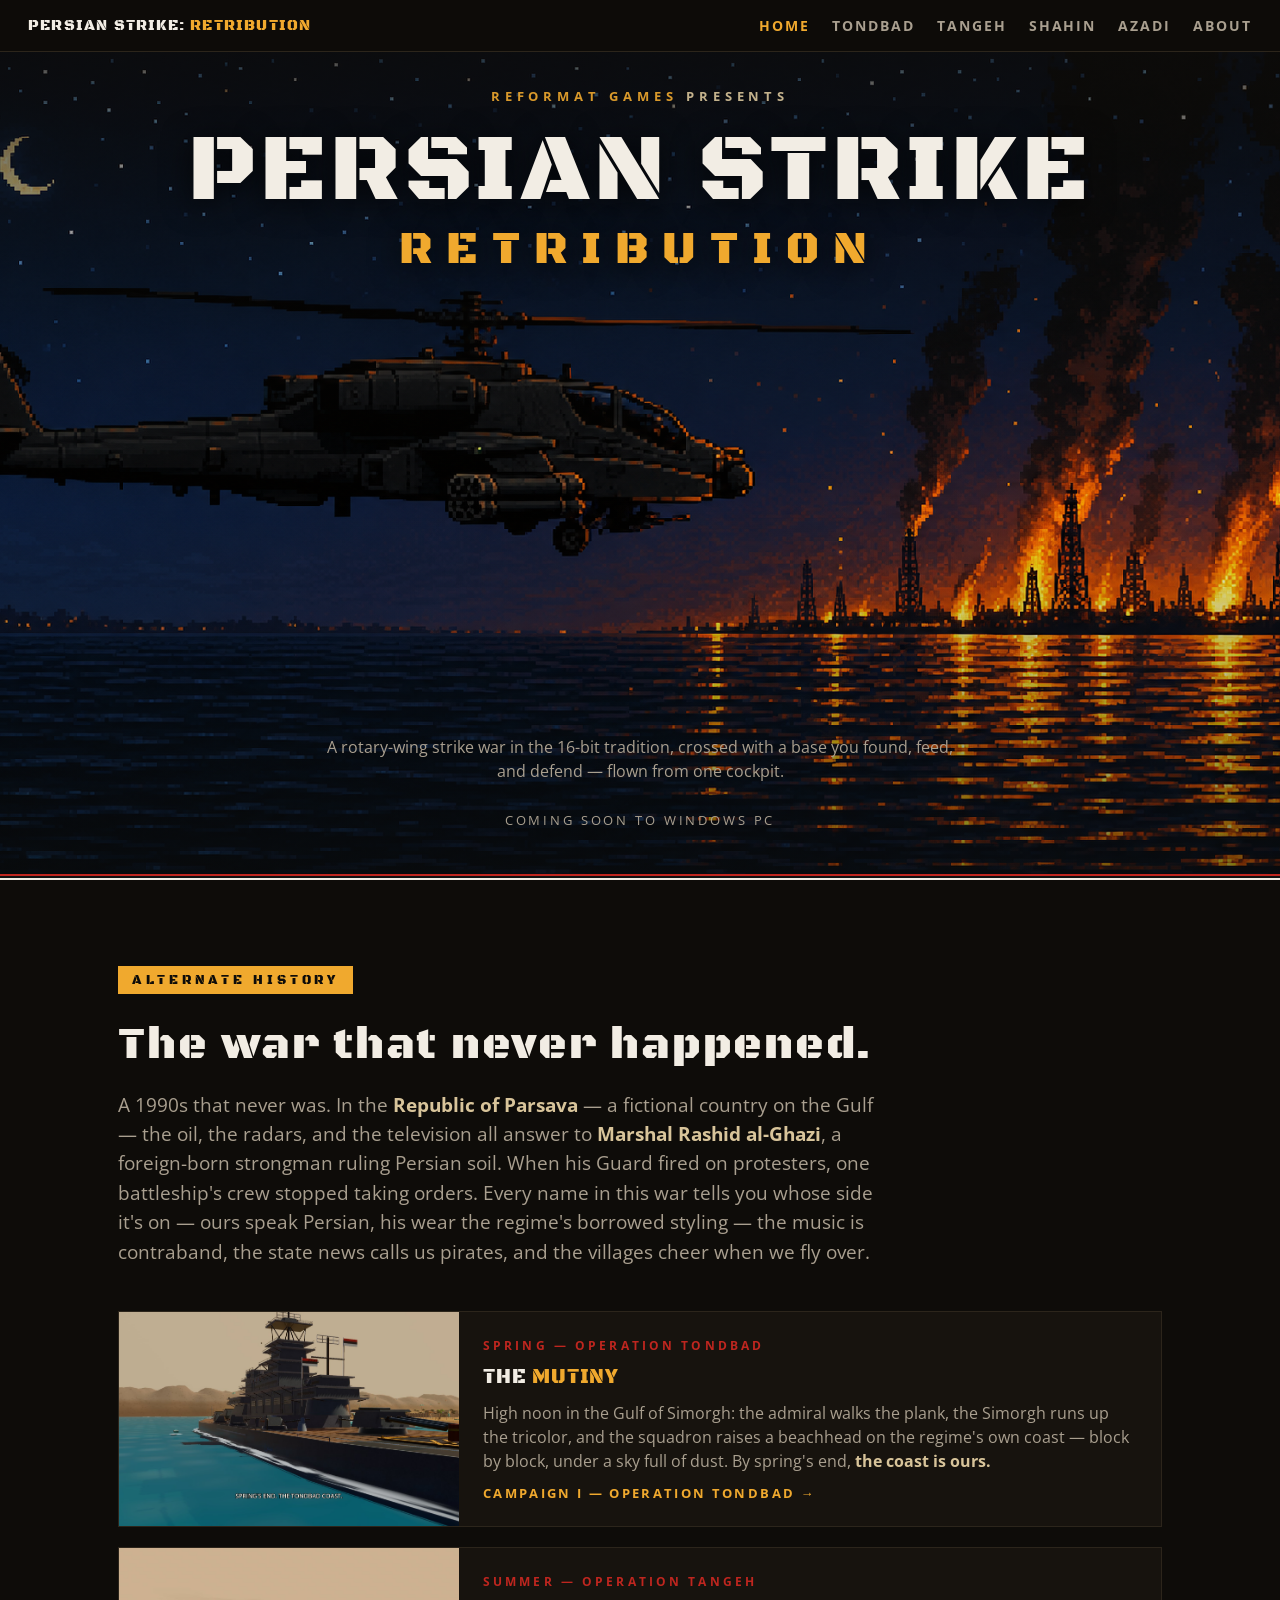
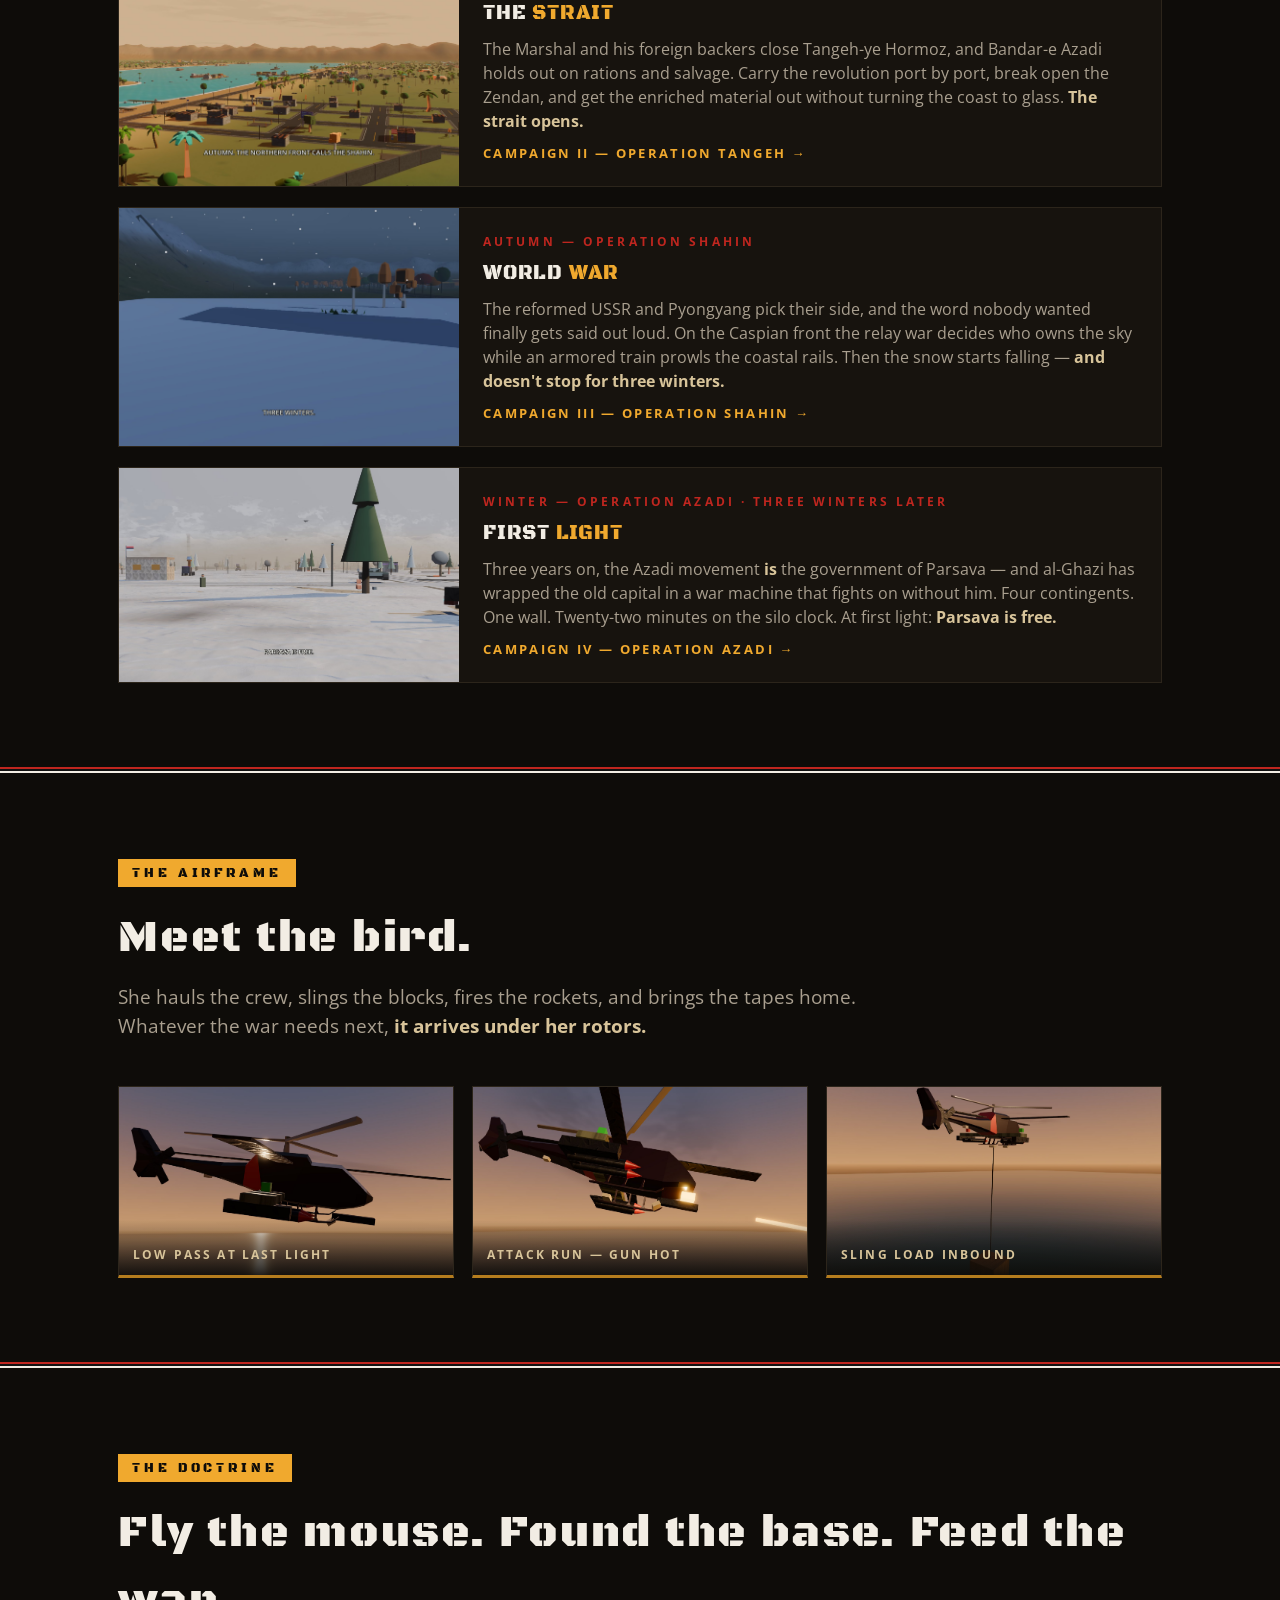
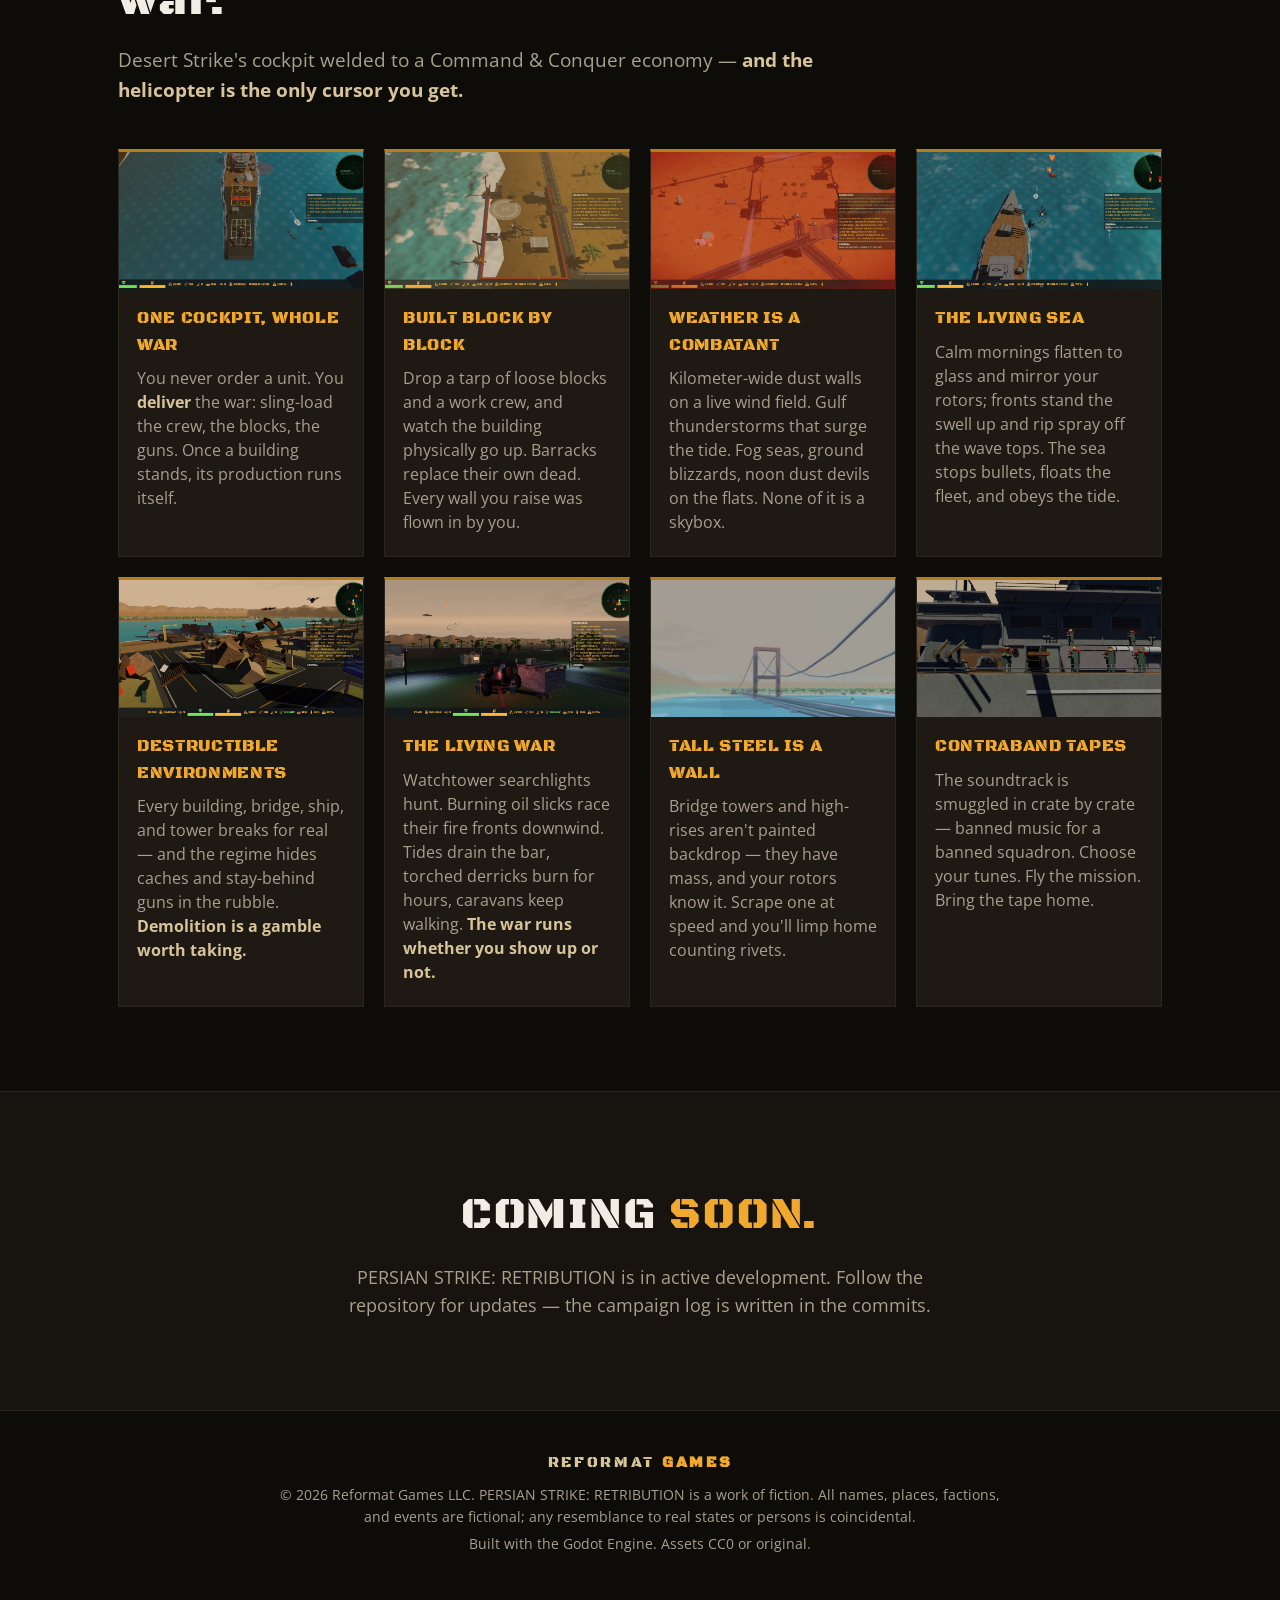
==== index.html @ df510f8e "C1: rebuild the Tondbad page on the current campaign The page dated from 22 July, before the Pars co" ====
<!DOCTYPE html>
<html lang="en">
<head>
<meta charset="utf-8">
<meta name="viewport" content="width=device-width, initial-scale=1">
<title>PERSIAN STRIKE: RETRIBUTION — a Reformat Games war</title>
<meta name="description" content="An alternate-history 1990s gulf war that never happened: a Desert Strike–style rotary-wing war crossed with base-building — four seasonal campaigns, living weather, and a sea that fights back. From Reformat Games, coming to Windows PC.">
<link rel="canonical" href="https://persianstrike.com/">
<meta name="robots" content="index, follow, max-image-preview:large">
<meta name="theme-color" content="#0e0c09">
<meta property="og:type" content="website">
<meta property="og:site_name" content="PERSIAN STRIKE: RETRIBUTION">
<meta property="og:locale" content="en_US">
<meta property="og:title" content="PERSIAN STRIKE: RETRIBUTION — a Reformat Games war">
<meta property="og:description" content="Four campaigns. One war. An alternate-history strike war crossed with base-building, coming to Windows PC.">
<meta property="og:image" content="https://persianstrike.com/media/menu_backplate.png">
<meta property="og:image:alt" content="Pixel-art key art: a gunship silhouetted over dark water, oil derricks burning on the horizon under a crescent moon.">
<meta property="og:url" content="https://persianstrike.com/">
<meta name="twitter:card" content="summary_large_image">
<meta name="twitter:title" content="PERSIAN STRIKE: RETRIBUTION">
<meta name="twitter:description" content="Four campaigns. One war. An alternate-history strike war crossed with base-building, coming to Windows PC.">
<meta name="twitter:image" content="https://persianstrike.com/media/menu_backplate.png">
<meta name="twitter:image:alt" content="Pixel-art key art: a gunship silhouetted over dark water, oil derricks burning on the horizon under a crescent moon.">
<link rel="icon" href="data:image/svg+xml,<svg xmlns=%22http://www.w3.org/2000/svg%22 viewBox=%220 0 100 100%22><text y=%22.9em%22 font-size=%2290%22>🚁</text></svg>">
<link rel="preconnect" href="https://fonts.googleapis.com">
<link rel="preconnect" href="https://fonts.gstatic.com" crossorigin>
<link href="https://fonts.googleapis.com/css2?family=Open+Sans:wght@400;600;700&display=swap" rel="stylesheet">
<link rel="stylesheet" href="styles.css">
<link rel="preload" as="image" href="media/menu_backplate.png">
<script type="application/ld+json">
{
  "@context": "https://schema.org",
  "@type": "VideoGame",
  "name": "PERSIAN STRIKE: RETRIBUTION",
  "url": "https://persianstrike.com/",
  "image": "https://persianstrike.com/media/menu_backplate.png",
  "description": "An alternate-history 1990s gulf war that never happened. A Desert Strike–style rotary-wing war crossed with base-building: four seasonal campaigns, living weather, a destructible country, and a sea that fights back. In development for Windows PC.",
  "genre": ["Action", "Strategy"],
  "gamePlatform": "PC (Microsoft Windows)",
  "playMode": "SinglePlayer",
  "publisher": { "@type": "Organization", "name": "Reformat Games" },
  "author": { "@type": "Organization", "name": "Reformat Games" }
}
</script>
</head>
<body>

<nav>
  <a class="brand" href="index.html">PERSIAN STRIKE: <em>RETRIBUTION</em></a>
  <span class="links">
    <a href="index.html" class="active">Home</a>
    <a href="c1.html">Tondbad</a>
    <a href="c2.html">Tangeh</a>
    <a href="c3.html">Shahin</a>
    <a href="c4.html">Azadi</a>
    <a href="about.html">About</a>
  </span>
</nav>

<header class="hero">
  <div class="hero-inner">
    <div class="kicker"><b>Reformat Games</b> presents</div>
    <h1 class="title"><span class="strike">PERSIAN STRIKE</span><span class="retrib">RETRIBUTION</span></h1>
  </div>
  <div class="hero-bottom">
    <p class="subline">A rotary-wing strike war in the 16-bit tradition, crossed with a base you found, feed, and defend — flown from one cockpit.</p>
    <div class="platform">Coming soon to Windows PC</div>
  </div>
  <div class="tricolor"><span></span><span></span><span></span></div>
</header>

<section id="story">
  <div class="wrap">
    <span class="stamp">Alternate history</span>
    <h2>The war that never happened.</h2>
    <p class="lede">A 1990s that never was. In the <b>Republic of Parsava</b> — a fictional country on the Gulf — the oil, the radars, and the television all answer to <b>Marshal Rashid al-Ghazi</b>, a foreign-born strongman ruling Persian soil. When his Guard fired on protesters, one battleship's crew stopped taking orders. Every name in this war tells you whose side it's on — ours speak Persian, his wear the regime's borrowed styling — the music is contraband, the state news calls us pirates, and the villages cheer when we fly over.</p>
    <div class="beats">
      <div class="beat">
        <img src="media/beat_spring.jpg" alt="The battleship Simorgh flying rebel colors off the liberated Tondbad coast" loading="lazy">
        <div class="body">
          <span class="season">Spring — Operation Tondbad</span>
          <h3>THE <em>MUTINY</em></h3>
          <p>High noon in the Gulf of Simorgh: the admiral walks the plank, the Simorgh runs up the tricolor, and the squadron raises a beachhead on the regime's own coast — block by block, under a sky full of dust. By spring's end, <b>the coast is ours.</b></p>
          <a class="go" href="c1.html">Campaign I — Operation Tondbad →</a>
        </div>
      </div>
      <div class="beat">
        <img src="media/beat_summer.jpg" alt="The liberated eastern shore of the strait, ports rebuilt and lanes reopened" loading="lazy">
        <div class="body">
          <span class="season">Summer — Operation Tangeh</span>
          <h3>THE <em>STRAIT</em></h3>
          <p>The Marshal and his foreign backers close Tangeh-ye Hormoz, and Bandar-e Azadi holds out on rations and salvage. Carry the revolution port by port, break open the Zendan, and get the enriched material out without turning the coast to glass. <b>The strait opens.</b></p>
          <a class="go" href="c2.html">Campaign II — Operation Tangeh →</a>
        </div>
      </div>
      <div class="beat">
        <img src="media/beat_autumn.jpg" alt="First snow burying the autumn front under a darkening sky" loading="lazy">
        <div class="body">
          <span class="season">Autumn — Operation Shahin</span>
          <h3>WORLD <em>WAR</em></h3>
          <p>The reformed USSR and Pyongyang pick their side, and the word nobody wanted finally gets said out loud. On the Caspian front the relay war decides who owns the sky while an armored train prowls the coastal rails. Then the snow starts falling — <b>and doesn't stop for three winters.</b></p>
          <a class="go" href="c3.html">Campaign III — Operation Shahin →</a>
        </div>
      </div>
      <div class="beat">
        <img src="media/beat_winter.jpg" alt="Snowbound Parsava at peace, the tricolor flying over a quiet checkpoint" loading="lazy">
        <div class="body">
          <span class="season">Winter — Operation Azadi · Three winters later</span>
          <h3>FIRST <em>LIGHT</em></h3>
          <p>Three years on, the Azadi movement <b>is</b> the government of Parsava — and al-Ghazi has wrapped the old capital in a war machine that fights on without him. Four contingents. One wall. Twenty-two minutes on the silo clock. At first light: <b>Parsava is free.</b></p>
          <a class="go" href="c4.html">Campaign IV — Operation Azadi →</a>
        </div>
      </div>
    </div>
  </div>
</section>

<div class="tricolor"><span></span><span></span><span></span></div>

<section id="bird">
  <div class="wrap">
    <span class="stamp">The airframe</span>
    <h2>Meet the bird.</h2>
    <p class="lede">She hauls the crew, slings the blocks, fires the rockets, and brings the tapes home. Whatever the war needs next, <b>it arrives under her rotors.</b></p>
    <div class="bird-grid">
      <a href="media/bird_lowpass.jpg" target="_blank" rel="noopener"><img src="media/bird_lowpass.jpg" alt="The gunship silhouetted in a low pass over sunset water" loading="lazy"><span class="cap">Low pass at last light</span></a>
      <a href="media/bird_attack.jpg" target="_blank" rel="noopener"><img src="media/bird_attack.jpg" alt="Close underside view of the gunship on an attack run, gun lit, rockets underwing" loading="lazy"><span class="cap">Attack run — gun hot</span></a>
      <a href="media/bird_winch.jpg" target="_blank" rel="noopener"><img src="media/bird_winch.jpg" alt="The gunship hovering with a crate on the winch line over the gulf" loading="lazy"><span class="cap">Sling load inbound</span></a>
    </div>
  </div>
</section>

<div class="tricolor"><span></span><span></span><span></span></div>

<section id="war">
  <div class="wrap">
    <span class="stamp">The doctrine</span>
    <h2>Fly the mouse. Found the base. Feed the war.</h2>
    <p class="lede">Desert Strike's cockpit welded to a Command &amp; Conquer economy — <b>and the helicopter is the only cursor you get.</b></p>
    <div class="feat-grid">
      <div class="feat">
        <img src="media/tile_cockpit.jpg" alt="Top-down gameplay over the battleship deck with objectives and radar HUD" loading="lazy">
        <div class="body">
          <h3>ONE COCKPIT, WHOLE WAR</h3>
          <p>You never order a unit. You <b>deliver</b> the war: sling-load the crew, the blocks, the guns. Once a building stands, its production runs itself.</p>
        </div>
      </div>
      <div class="feat">
        <img src="media/tile_blocks.jpg" alt="The beachhead claim beside the surf, pad and walls staked out" loading="lazy">
        <div class="body">
          <h3>BUILT BLOCK BY BLOCK</h3>
          <p>Drop a tarp of loose blocks and a work crew, and watch the building physically go up. Barracks replace their own dead. Every wall you raise was flown in by you.</p>
        </div>
      </div>
      <div class="feat">
        <img src="media/tile_weather.jpg" alt="A camp drowned in orange dust storm, searchlights cutting the murk" loading="lazy">
        <div class="body">
          <h3>WEATHER IS A COMBATANT</h3>
          <p>Kilometer-wide dust walls on a live wind field. Gulf thunderstorms that surge the tide. Fog seas, ground blizzards, noon dust devils on the flats. None of it is a skybox.</p>
        </div>
      </div>
      <div class="feat">
        <img src="media/tile_sea.jpg" alt="The battleship bow cutting turquoise water, the gunship alongside" loading="lazy">
        <div class="body">
          <h3>THE LIVING SEA</h3>
          <p>Calm mornings flatten to glass and mirror your rotors; fronts stand the swell up and rip spray off the wave tops. The sea stops bullets, floats the fleet, and obeys the tide.</p>
        </div>
      </div>
      <div class="feat">
        <img src="media/action_demolition.jpg" alt="Two Bandargah buildings caught mid-collapse, blocks airborne, drones crossing overhead" loading="lazy">
        <div class="body">
          <h3>DESTRUCTIBLE ENVIRONMENTS</h3>
          <p>Every building, bridge, ship, and tower breaks for real — and the regime hides caches and stay-behind guns in the rubble. <b>Demolition is a gamble worth taking.</b></p>
        </div>
      </div>
      <div class="feat">
        <img src="media/tile_livingwar.jpg" alt="The Bandar wall battery at dusk, drone swarm overhead and incoming fire streaking in" loading="lazy">
        <div class="body">
          <h3>THE LIVING WAR</h3>
          <p>Watchtower searchlights hunt. Burning oil slicks race their fire fronts downwind. Tides drain the bar, torched derricks burn for hours, caravans keep walking. <b>The war runs whether you show up or not.</b></p>
        </div>
      </div>
      <div class="feat">
        <img src="media/tile_steel.jpg" alt="The POL-E AZADI bridge tower rising over the causeway in the rain" loading="lazy">
        <div class="body">
          <h3>TALL STEEL IS A WALL</h3>
          <p>Bridge towers and high-rises aren't painted backdrop — they have mass, and your rotors know it. Scrape one at speed and you'll limp home counting rivets.</p>
        </div>
      </div>
      <div class="feat">
        <img src="media/tile_tapes.jpg" alt="The rebel deck crew mustered along the battleship rail" loading="lazy">
        <div class="body">
          <h3>CONTRABAND TAPES</h3>
          <p>The soundtrack is smuggled in crate by crate — banned music for a banned squadron. Choose your tunes. Fly the mission. Bring the tape home.</p>
        </div>
      </div>
    </div>
  </div>
</section>

<div class="creed">
  <h2>COMING <em>SOON.</em></h2>
  <p>PERSIAN STRIKE: RETRIBUTION is in active development. Follow the repository for updates — the campaign log is written in the commits.</p>
</div>

<footer>
  <div class="df">REFORMAT <b>GAMES</b></div>
  <p>© 2026 Reformat Games LLC. PERSIAN STRIKE: RETRIBUTION is a work of fiction. All names, places, factions, and events are fictional; any resemblance to real states or persons is coincidental.</p>
  <p>Built with the Godot Engine. Assets CC0 or original.</p>
</footer>

</body>
</html>
---- styles.css ----
@font-face {
  font-family: 'Black Ops One';
  src: url('fonts/BlackOpsOne-Regular.ttf') format('truetype');
  font-weight: 400;
  font-display: swap;
}
:root {
  --ink: #0e0c09;
  --panel: #17130e;
  --panel-2: #1e1913;
  --sand: #d8c49a;
  --saffron: #f0a92e;
  --saffron-dim: #b57d1e;
  --red: #bf261f;
  --white: #f2ede4;
  --grey: #a99f8f;
  --line: #2c251b;
}
* { margin: 0; padding: 0; box-sizing: border-box; }
html { scroll-behavior: smooth; }
body {
  background: var(--ink);
  color: var(--white);
  font-family: 'Open Sans', 'Segoe UI', sans-serif;
  font-size: 18px;
  line-height: 1.55;
  -webkit-font-smoothing: antialiased;
}
h1, h2, h3, .stamp { font-family: 'Black Ops One', 'Open Sans', sans-serif; font-weight: 400; letter-spacing: .04em; }
a { color: var(--saffron); text-decoration: none; }
img, video { display: block; max-width: 100%; }
section { scroll-margin-top: 72px; }

.tricolor { height: 6px; display: grid; grid-template-rows: 1fr 1fr 1fr; }
.tricolor span:nth-child(1) { background: var(--red); }
.tricolor span:nth-child(2) { background: #111; }
.tricolor span:nth-child(3) { background: var(--white); }

/* ---- nav ---- */
nav {
  position: sticky; top: 0; z-index: 50;
  display: flex; align-items: center; gap: 28px;
  padding: 14px 28px;
  background: rgba(14,12,9,.92);
  backdrop-filter: blur(8px);
  border-bottom: 1px solid var(--line);
}
nav .brand { font-family: 'Black Ops One', sans-serif; font-size: 15px; color: var(--white); letter-spacing: .08em; }
nav .brand em { color: var(--saffron); font-style: normal; }
nav .links { margin-left: auto; display: flex; gap: 22px; }
nav .links a { font-weight: 700; font-size: 14px; letter-spacing: .14em; color: var(--grey); text-transform: uppercase; }
nav .links a:hover { color: var(--saffron); }
nav .links a.active { color: var(--saffron); }
@media (max-width: 700px) { nav .links { gap: 14px; } nav .links a { font-size: 12px; letter-spacing: .08em; } }

/* ---- main hero ---- */
header.hero {
  position: relative;
  min-height: 92vh;
  display: flex; flex-direction: column; justify-content: flex-start;
  background:
    linear-gradient(180deg, rgba(14,12,9,.72) 0%, rgba(14,12,9,.22) 34%, rgba(14,12,9,.06) 55%, rgba(14,12,9,.55) 100%),
    url('media/menu_backplate.png') center 55% / cover no-repeat;
  image-rendering: pixelated;
}
.hero-inner { max-width: 1100px; margin: 0 auto; padding: 34px 28px 0; width: 100%; text-align: center; flex: 1; }
.hero-bottom { max-width: 1100px; margin: 0 auto; padding: 0 28px 44px; width: 100%; text-align: center; }
.hero-bottom .subline { margin: 0 auto 18px; }
.kicker {
  font-weight: 700; letter-spacing: .38em; font-size: 13px; text-transform: uppercase;
  color: var(--sand); opacity: .9;
}
.kicker b { color: var(--saffron); }
h1.title {
  font-size: clamp(40px, 7.5vw, 96px);
  line-height: .98;
  margin: 18px 0 6px;
  text-shadow: 0 4px 30px rgba(0,0,0,.75);
}
h1 .strike { color: var(--white); }
h1 .retrib { color: var(--saffron); display: block; font-size: .48em; letter-spacing: .3em; margin-top: 10px; }
.subline { color: var(--grey); font-size: 16px; max-width: 640px; margin: 18px auto 34px; }
.cta-row { display: flex; gap: 16px; justify-content: center; flex-wrap: wrap; }
.btn {
  display: inline-block; padding: 13px 30px;
  font-family: 'Black Ops One', sans-serif; font-size: 15px; letter-spacing: .1em; text-transform: uppercase;
  border: 2px solid var(--saffron); color: var(--saffron);
  transition: all .15s ease;
}
.btn:hover { background: var(--saffron); color: var(--ink); }
.btn.solid { background: var(--red); border-color: var(--red); color: var(--white); }
.btn.solid:hover { background: #d93a31; border-color: #d93a31; }
.platform { margin-top: 26px; font-size: 13px; letter-spacing: .22em; text-transform: uppercase; color: var(--grey); }

/* ---- campaign page hero ---- */
header.page-hero {
  position: relative;
  min-height: 54vh;
  display: flex; flex-direction: column; justify-content: flex-end;
  background-size: cover;
  background-position: center 30%;
}
header.page-hero .shade {
  position: absolute; inset: 0;
  background: linear-gradient(180deg, rgba(14,12,9,.55) 0%, rgba(14,12,9,.18) 45%, rgba(14,12,9,.94) 92%);
}
.page-hero-inner { position: relative; max-width: 1100px; margin: 0 auto; padding: 90px 28px 44px; width: 100%; }
.page-hero h1 { font-size: clamp(32px, 5.2vw, 64px); line-height: 1.02; text-shadow: 0 4px 30px rgba(0,0,0,.75); }
.page-hero h1 em { color: var(--saffron); font-style: normal; }
.page-hero .season { font-size: 13px; font-weight: 700; letter-spacing: .3em; color: var(--red); text-transform: uppercase; }
.page-hero .tag { color: var(--sand); font-size: 18px; font-weight: 600; margin-top: 10px; max-width: 720px; }

/* ---- sections ---- */
.wrap { max-width: 1100px; margin: 0 auto; padding: 84px 28px; }
.wrap.tight { padding: 56px 28px; }
.stamp {
  display: inline-block; font-size: 13px; letter-spacing: .3em; text-transform: uppercase;
  color: var(--ink); background: var(--saffron); padding: 4px 14px; margin-bottom: 18px;
}
h2 { font-size: clamp(28px, 4vw, 44px); margin-bottom: 10px; }
.lede { color: var(--grey); max-width: 760px; font-size: 19px; margin-bottom: 44px; }
.lede b { color: var(--sand); }

/* ---- films ---- */
.film { background: var(--panel); border: 1px solid var(--line); }
.film video { width: 100%; aspect-ratio: 1920 / 1080; background: #000; }
.film .plate { padding: 16px 20px 18px; display: flex; align-items: baseline; gap: 14px; flex-wrap: wrap; }
.film .op { font-family: 'Black Ops One', sans-serif; font-size: 17px; color: var(--saffron); letter-spacing: .06em; }
.film .season { font-size: 13px; font-weight: 700; letter-spacing: .24em; color: var(--red); text-transform: uppercase; }
.film .desc { flex-basis: 100%; color: var(--grey); font-size: 15.5px; }

/* ---- story beats ---- */
.beats { display: grid; gap: 20px; }
.beat { display: grid; grid-template-columns: 340px 1fr; gap: 0; background: var(--panel); border: 1px solid var(--line); overflow: hidden; align-items: stretch; }
.beat img { width: 100%; height: 100%; object-fit: cover; display: block; }
.beat .body { padding: 18px 24px 20px; }
.beat .season { font-size: 12px; font-weight: 700; letter-spacing: .26em; color: var(--red); text-transform: uppercase; }
.beat h3 { font-size: 20px; color: var(--white); margin: 4px 0 8px; }
.beat h3 em { color: var(--saffron); font-style: normal; }
.beat p { color: var(--grey); font-size: 15.5px; }
.beat p b { color: var(--sand); }
.beat .go { display: inline-block; margin-top: 10px; font-weight: 700; font-size: 13px; letter-spacing: .18em; text-transform: uppercase; }
@media (max-width: 820px) { .beat { grid-template-columns: 1fr; } .beat img { aspect-ratio: 16 / 8; } }

/* ---- campaign cards ---- */
.camp-grid { display: grid; grid-template-columns: 1fr 1fr; gap: 26px; }
@media (max-width: 860px) { .camp-grid { grid-template-columns: 1fr; } }
.camp { background: var(--panel); border: 1px solid var(--line); overflow: hidden; display: block; }
.camp img { aspect-ratio: 1920 / 991; object-fit: cover; width: 100%; filter: saturate(1.05); transition: transform .3s ease; }
.camp:hover img { transform: scale(1.025); }
.camp .body { padding: 18px 20px 22px; }
.camp h3 { font-size: 20px; color: var(--white); margin-bottom: 2px; }
.camp h3 span { color: var(--saffron); }
.camp .season { font-size: 12px; font-weight: 700; letter-spacing: .26em; color: var(--red); text-transform: uppercase; }
.camp p { color: var(--grey); font-size: 15.5px; margin-top: 8px; }
.camp .go { display: inline-block; margin-top: 12px; font-weight: 700; font-size: 13px; letter-spacing: .18em; text-transform: uppercase; }

/* ---- doctrine tiles ---- */
.feat-grid { display: grid; grid-template-columns: repeat(4, 1fr); gap: 20px; }
@media (max-width: 1080px) { .feat-grid { grid-template-columns: repeat(3, 1fr); } }
@media (max-width: 960px) { .feat-grid { grid-template-columns: 1fr 1fr; } }
@media (max-width: 640px) { .feat-grid { grid-template-columns: 1fr; } }
.feat { background: var(--panel-2); border: 1px solid var(--line); border-top: 3px solid var(--saffron-dim); overflow: hidden; }
.feat img { width: 100%; aspect-ratio: 16 / 9; object-fit: cover; display: block; }
.feat .body { padding: 16px 18px 22px; }
.feat h3 { font-size: 17px; color: var(--saffron); margin-bottom: 8px; }
.feat p { color: var(--grey); font-size: 15.5px; }
.feat p b { color: var(--sand); }

/* ---- the bird ---- */
.bird-grid { display: grid; grid-template-columns: repeat(3, 1fr); gap: 18px; }
@media (max-width: 860px) { .bird-grid { grid-template-columns: 1fr; } }
.bird-grid a { position: relative; display: block; overflow: hidden; border: 1px solid var(--line); border-bottom: 3px solid var(--saffron-dim); }
.bird-grid img { aspect-ratio: 1920 / 1080; object-fit: cover; width: 100%; transition: transform .3s ease; }
.bird-grid a:hover img { transform: scale(1.04); }
.bird-grid .cap {
  position: absolute; inset: auto 0 0 0; padding: 26px 14px 10px;
  background: linear-gradient(180deg, transparent, rgba(14,12,9,.92));
  font-size: 12px; font-weight: 700; letter-spacing: .18em; text-transform: uppercase; color: var(--sand);
}

/* ---- campaign page gallery ---- */
.shots { display: grid; grid-template-columns: 1fr 1fr; gap: 16px; }
@media (max-width: 700px) { .shots { grid-template-columns: 1fr; } }
.shots a { position: relative; display: block; overflow: hidden; border: 1px solid var(--line); }
.shots img { aspect-ratio: 1920 / 991; object-fit: cover; width: 100%; transition: transform .3s ease; }
.shots a:hover img { transform: scale(1.04); }
.shots .cap {
  position: absolute; inset: auto 0 0 0; padding: 26px 12px 10px;
  background: linear-gradient(180deg, transparent, rgba(14,12,9,.9));
  font-size: 12px; font-weight: 700; letter-spacing: .18em; text-transform: uppercase; color: var(--sand);
}

/* ---- prev/next ---- */
.prevnext { display: flex; justify-content: space-between; gap: 16px; flex-wrap: wrap; }

/* ---- outro / footer ---- */
.creed { text-align: center; padding: 90px 28px; background: var(--panel); border-top: 1px solid var(--line); }
.creed h2 { color: var(--white); }
.creed h2 em { color: var(--saffron); font-style: normal; }
.creed p { color: var(--grey); max-width: 620px; margin: 14px auto 0; }
footer { padding: 40px 28px 52px; text-align: center; color: var(--grey); font-size: 14px; border-top: 1px solid var(--line); }
footer .df { font-family: 'Black Ops One', sans-serif; letter-spacing: .18em; font-size: 15px; color: var(--sand); margin-bottom: 10px; }
footer .df b { color: var(--saffron); }
footer p { max-width: 720px; margin: 6px auto; }

/* ---- war book: numbered operation cards ---- */
.ops { display: grid; grid-template-columns: repeat(3, 1fr); gap: 18px; }
@media (max-width: 960px) { .ops { grid-template-columns: 1fr 1fr; } }
@media (max-width: 640px) { .ops { grid-template-columns: 1fr; } }
.op-card {
  position: relative;
  background: var(--panel-2); border: 1px solid var(--line); border-left: 3px solid var(--red);
  padding: 18px 20px 20px;
}
.op-card .num {
  font-family: 'Black Ops One', sans-serif; font-size: 13px; letter-spacing: .18em;
  color: var(--saffron-dim);
}
.op-card h3 { font-size: 17px; color: var(--saffron); margin: 2px 0 8px; }
.op-card p { color: var(--grey); font-size: 15.5px; }
.op-card p b { color: var(--sand); }
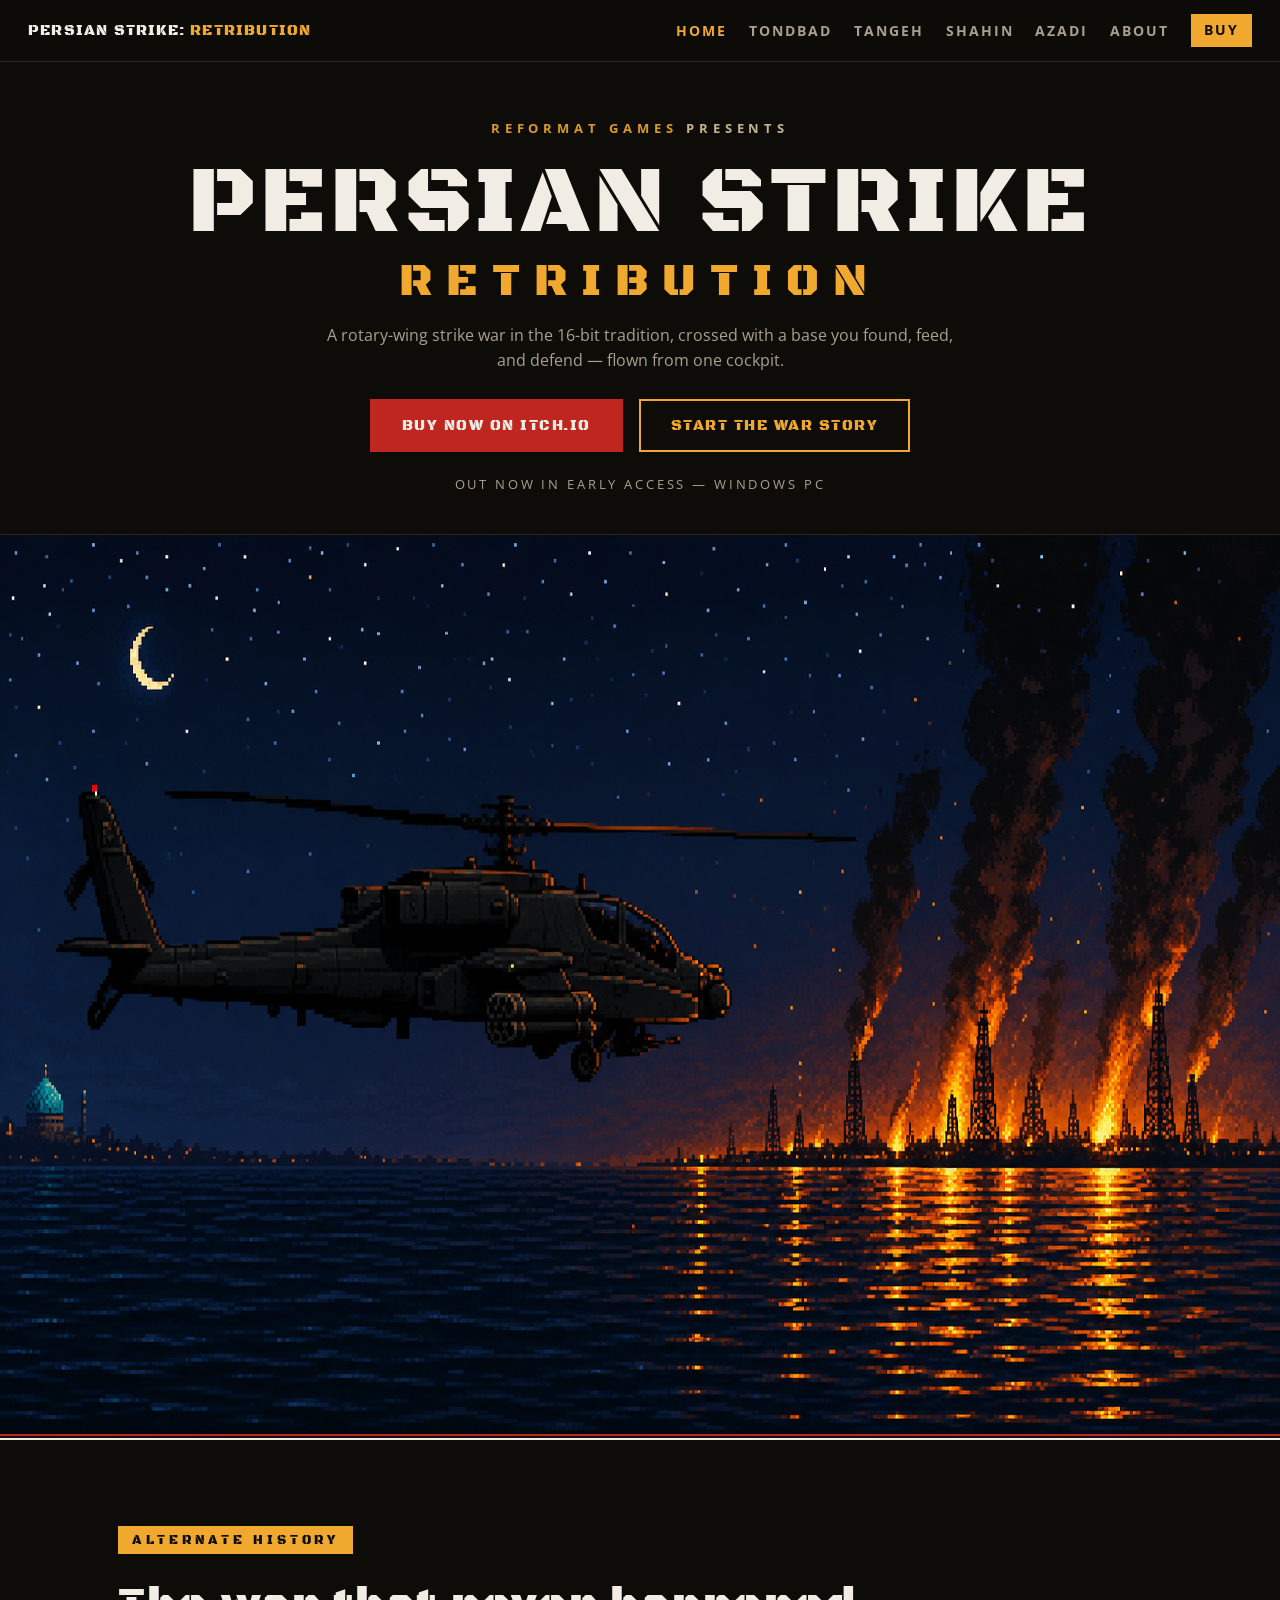
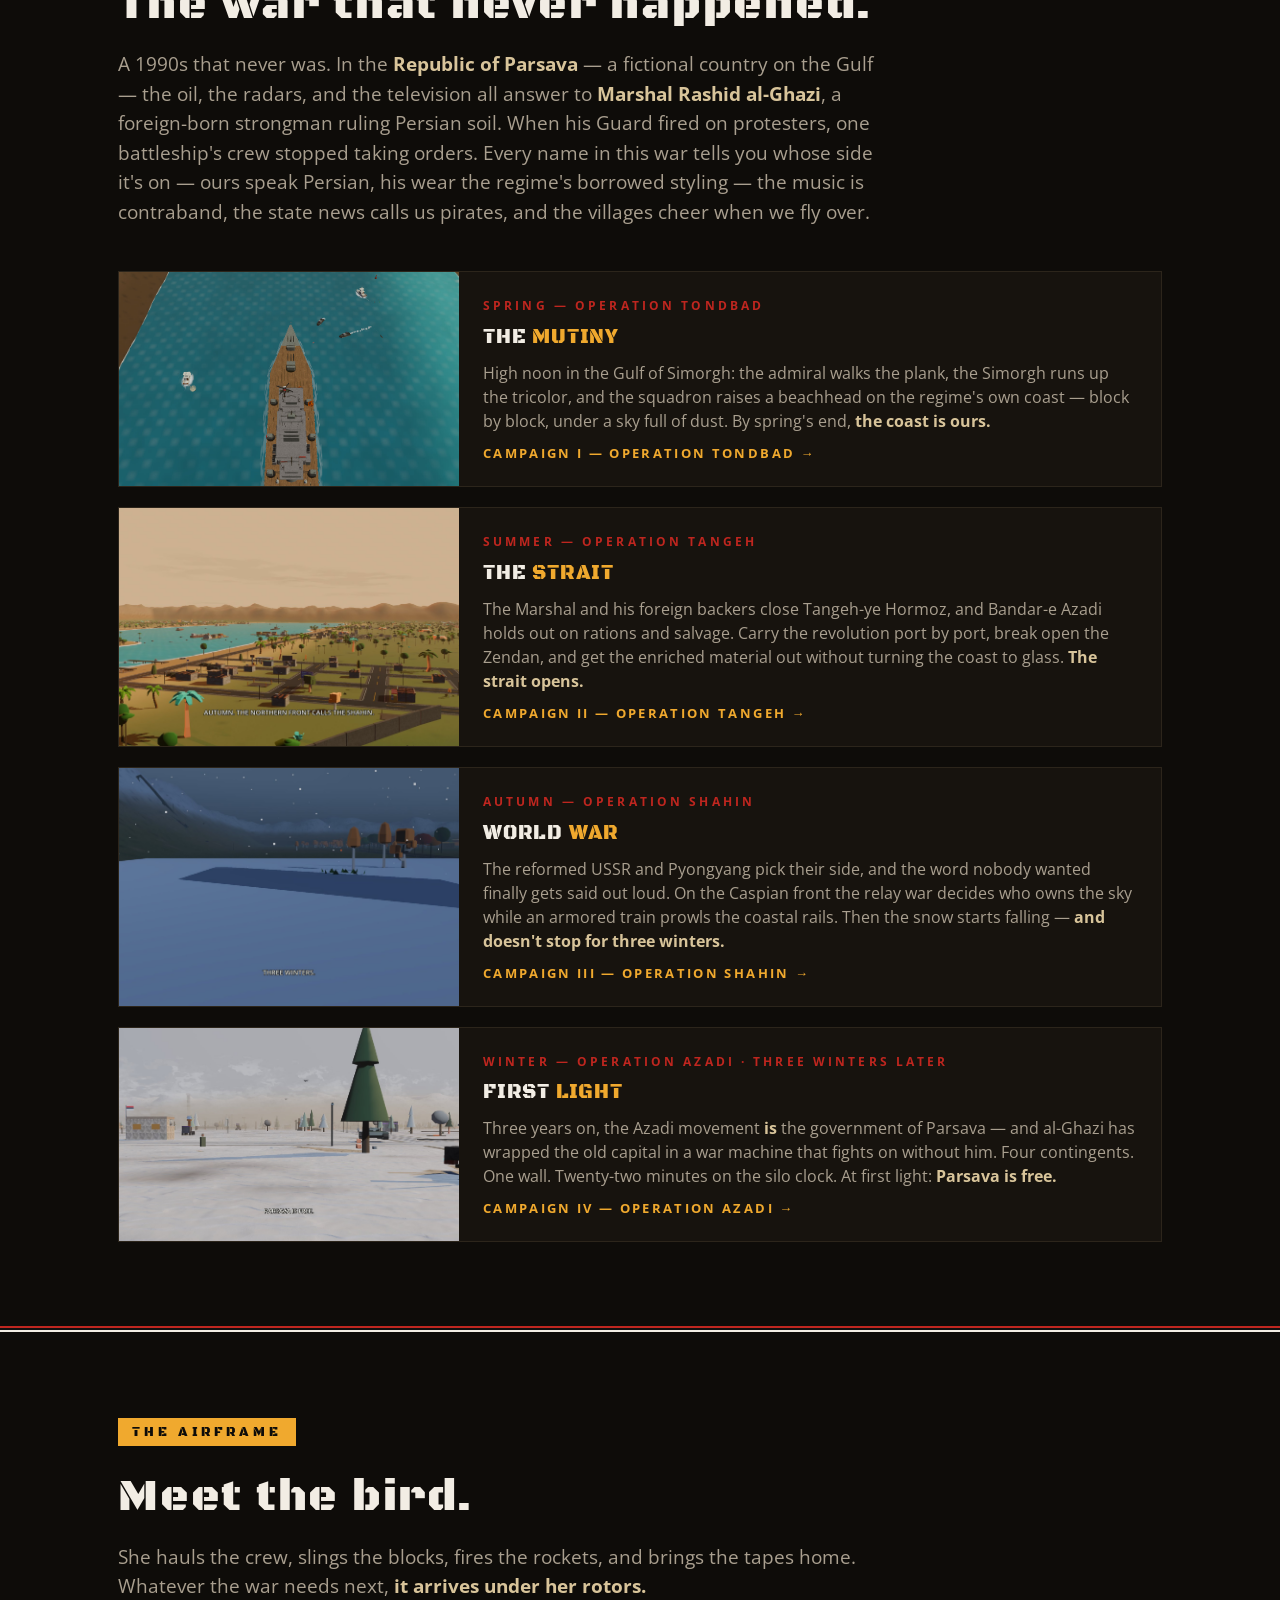
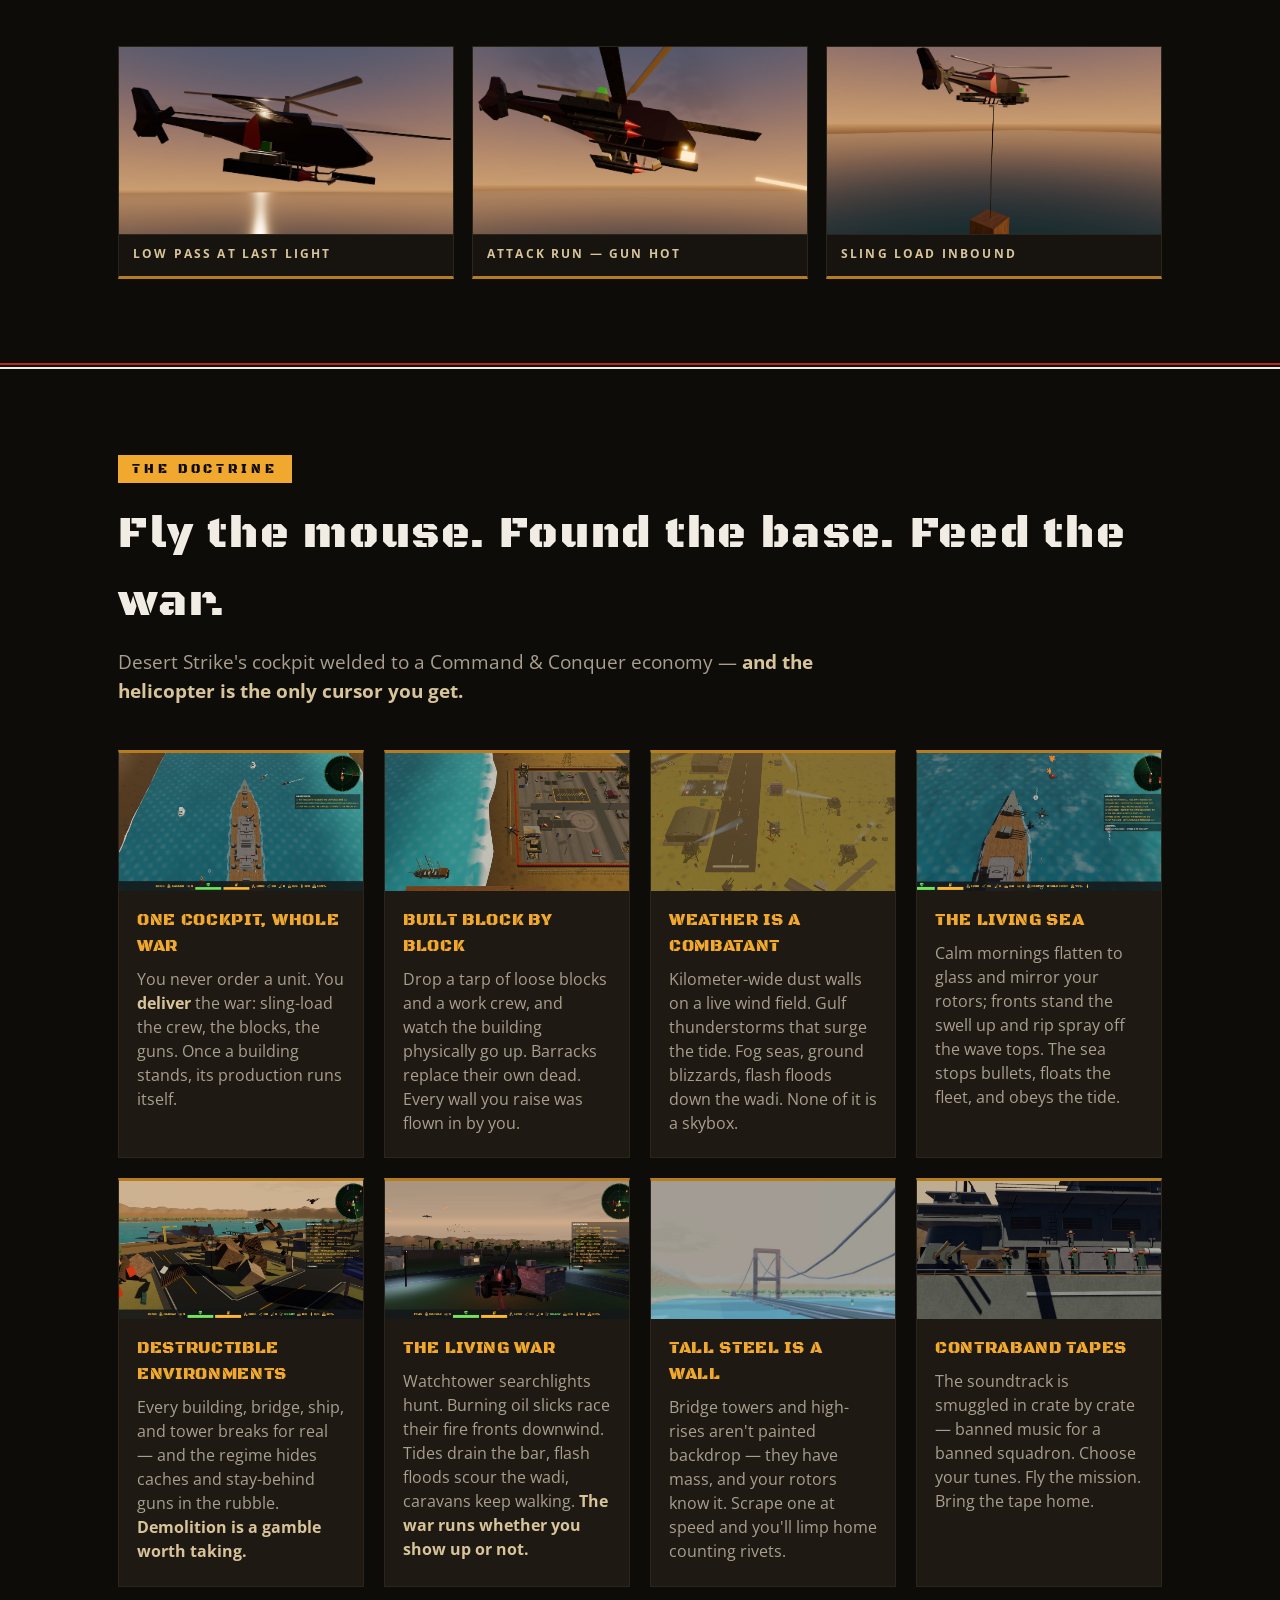
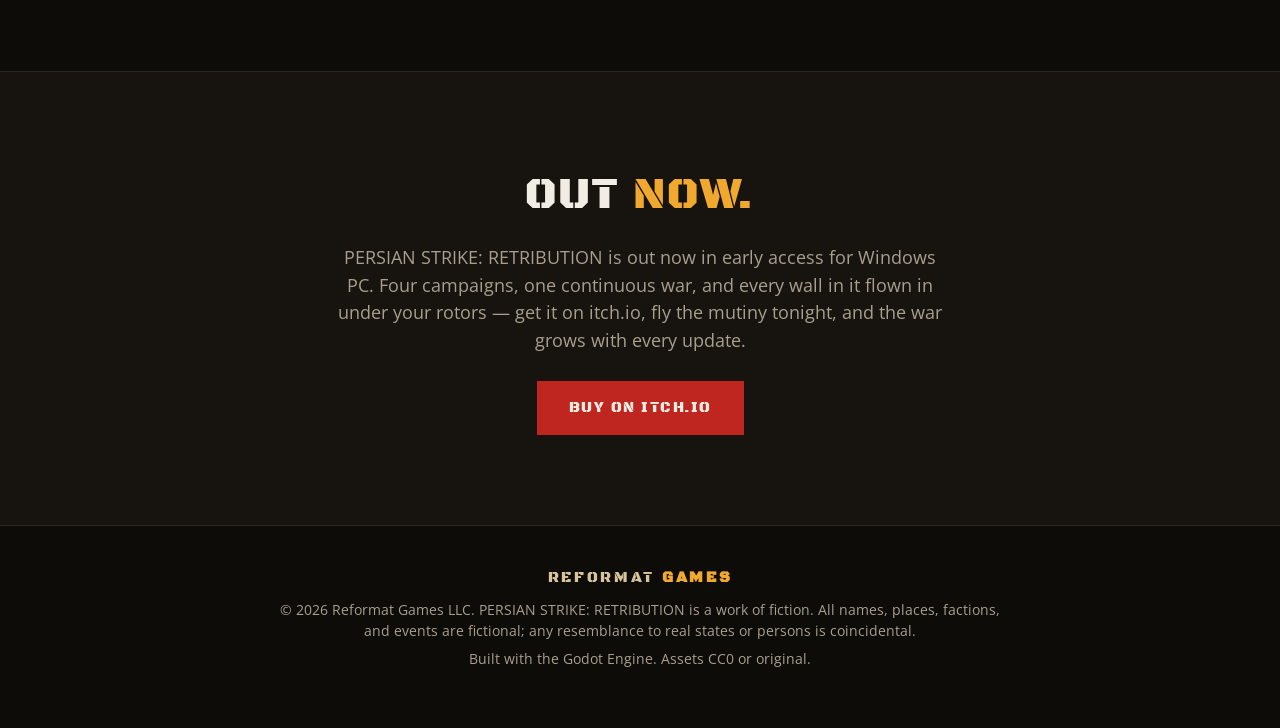
==== commit 527fb0a3: "Launch conversion: itch.io early access, clean images, fresh C1 stills - Buy on itch.io ($5 early ac" ====
--- a/index.html
+++ b/index.html
@@ -4,7 +4,7 @@
 <meta charset="utf-8">
 <meta name="viewport" content="width=device-width, initial-scale=1">
 <title>PERSIAN STRIKE: RETRIBUTION — a Reformat Games war</title>
-<meta name="description" content="An alternate-history 1990s gulf war that never happened: a Desert Strike–style rotary-wing war crossed with base-building — four seasonal campaigns, living weather, and a sea that fights back. From Reformat Games, coming to Windows PC.">
+<meta name="description" content="An alternate-history 1990s gulf war that never happened: a Desert Strike–style rotary-wing war crossed with base-building — four seasonal campaigns, living weather, and a sea that fights back. From Reformat Games. Out now in early access for Windows PC on itch.io.">
 <link rel="canonical" href="https://persianstrike.com/">
 <meta name="robots" content="index, follow, max-image-preview:large">
 <meta name="theme-color" content="#0e0c09">
@@ -12,13 +12,13 @@
 <meta property="og:site_name" content="PERSIAN STRIKE: RETRIBUTION">
 <meta property="og:locale" content="en_US">
 <meta property="og:title" content="PERSIAN STRIKE: RETRIBUTION — a Reformat Games war">
-<meta property="og:description" content="Four campaigns. One war. An alternate-history strike war crossed with base-building, coming to Windows PC.">
+<meta property="og:description" content="Four campaigns. One war. An alternate-history strike war crossed with base-building. Out now in early access for Windows PC on itch.io.">
 <meta property="og:image" content="https://persianstrike.com/media/menu_backplate.png">
 <meta property="og:image:alt" content="Pixel-art key art: a gunship silhouetted over dark water, oil derricks burning on the horizon under a crescent moon.">
 <meta property="og:url" content="https://persianstrike.com/">
 <meta name="twitter:card" content="summary_large_image">
 <meta name="twitter:title" content="PERSIAN STRIKE: RETRIBUTION">
-<meta name="twitter:description" content="Four campaigns. One war. An alternate-history strike war crossed with base-building, coming to Windows PC.">
+<meta name="twitter:description" content="Four campaigns. One war. An alternate-history strike war crossed with base-building. Out now in early access for Windows PC on itch.io.">
 <meta name="twitter:image" content="https://persianstrike.com/media/menu_backplate.png">
 <meta name="twitter:image:alt" content="Pixel-art key art: a gunship silhouetted over dark water, oil derricks burning on the horizon under a crescent moon.">
 <link rel="icon" href="data:image/svg+xml,<svg xmlns=%22http://www.w3.org/2000/svg%22 viewBox=%220 0 100 100%22><text y=%22.9em%22 font-size=%2290%22>🚁</text></svg>">
@@ -26,7 +26,6 @@
 <link rel="preconnect" href="https://fonts.gstatic.com" crossorigin>
 <link href="https://fonts.googleapis.com/css2?family=Open+Sans:wght@400;600;700&display=swap" rel="stylesheet">
 <link rel="stylesheet" href="styles.css">
-<link rel="preload" as="image" href="media/menu_backplate.png">
 <script type="application/ld+json">
 {
   "@context": "https://schema.org",
@@ -34,12 +33,19 @@
   "name": "PERSIAN STRIKE: RETRIBUTION",
   "url": "https://persianstrike.com/",
   "image": "https://persianstrike.com/media/menu_backplate.png",
-  "description": "An alternate-history 1990s gulf war that never happened. A Desert Strike–style rotary-wing war crossed with base-building: four seasonal campaigns, living weather, a destructible country, and a sea that fights back. In development for Windows PC.",
+  "description": "An alternate-history 1990s gulf war that never happened. A Desert Strike–style rotary-wing war crossed with base-building: four seasonal campaigns, living weather, a destructible country, and a sea that fights back. Out now in early access for Windows PC.",
   "genre": ["Action", "Strategy"],
   "gamePlatform": "PC (Microsoft Windows)",
   "playMode": "SinglePlayer",
   "publisher": { "@type": "Organization", "name": "Reformat Games" },
-  "author": { "@type": "Organization", "name": "Reformat Games" }
+  "author": { "@type": "Organization", "name": "Reformat Games" },
+  "offers": {
+    "@type": "Offer",
+    "url": "https://reformatgames.itch.io/persian-strike-retribution",
+    "price": "5.00",
+    "priceCurrency": "USD",
+    "availability": "https://schema.org/InStock"
+  }
 }
 </script>
 </head>
@@ -54,6 +60,7 @@
     <a href="c3.html">Shahin</a>
     <a href="c4.html">Azadi</a>
     <a href="about.html">About</a>
+    <a class="buy" href="https://reformatgames.itch.io/persian-strike-retribution" target="_blank" rel="noopener">Buy</a>
   </span>
 </nav>
 
@@ -61,11 +68,14 @@
   <div class="hero-inner">
     <div class="kicker"><b>Reformat Games</b> presents</div>
     <h1 class="title"><span class="strike">PERSIAN STRIKE</span><span class="retrib">RETRIBUTION</span></h1>
-  </div>
-  <div class="hero-bottom">
     <p class="subline">A rotary-wing strike war in the 16-bit tradition, crossed with a base you found, feed, and defend — flown from one cockpit.</p>
-    <div class="platform">Coming soon to Windows PC</div>
-  </div>
+    <div class="cta-row">
+      <a class="btn solid" href="https://reformatgames.itch.io/persian-strike-retribution" target="_blank" rel="noopener">Buy now on itch.io</a>
+      <a class="btn" href="c1.html">Start the war story</a>
+    </div>
+    <div class="platform">Out now in early access — Windows PC</div>
+  </div>
+  <img class="hero-art" src="media/menu_backplate.png" width="1747" height="900" fetchpriority="high" alt="Pixel-art key art: a gunship silhouetted over dark water, oil derricks burning on the horizon under a crescent moon.">
   <div class="tricolor"><span></span><span></span><span></span></div>
 </header>
 
@@ -76,7 +86,7 @@
     <p class="lede">A 1990s that never was. In the <b>Republic of Parsava</b> — a fictional country on the Gulf — the oil, the radars, and the television all answer to <b>Marshal Rashid al-Ghazi</b>, a foreign-born strongman ruling Persian soil. When his Guard fired on protesters, one battleship's crew stopped taking orders. Every name in this war tells you whose side it's on — ours speak Persian, his wear the regime's borrowed styling — the music is contraband, the state news calls us pirates, and the villages cheer when we fly over.</p>
     <div class="beats">
       <div class="beat">
-        <img src="media/beat_spring.jpg" alt="The battleship Simorgh flying rebel colors off the liberated Tondbad coast" loading="lazy">
+        <img src="media/beat_spring_v2.jpg" alt="The battleship Simorgh under way off the Tondbad coast, escorts alongside" loading="lazy">
         <div class="body">
           <span class="season">Spring — Operation Tondbad</span>
           <h3>THE <em>MUTINY</em></h3>
@@ -139,24 +149,24 @@
     <p class="lede">Desert Strike's cockpit welded to a Command &amp; Conquer economy — <b>and the helicopter is the only cursor you get.</b></p>
     <div class="feat-grid">
       <div class="feat">
-        <img src="media/tile_cockpit.jpg" alt="Top-down gameplay over the battleship deck with objectives and radar HUD" loading="lazy">
+        <img src="media/tile_cockpit_v2.jpg" alt="Top-down gameplay over the battleship deck with objectives and radar HUD" loading="lazy">
         <div class="body">
           <h3>ONE COCKPIT, WHOLE WAR</h3>
           <p>You never order a unit. You <b>deliver</b> the war: sling-load the crew, the blocks, the guns. Once a building stands, its production runs itself.</p>
         </div>
       </div>
       <div class="feat">
-        <img src="media/tile_blocks.jpg" alt="The beachhead claim beside the surf, pad and walls staked out" loading="lazy">
+        <img src="media/tile_blocks_v2.jpg" alt="The beachhead base beside the surf — pad, block tarps and walls inside the wire" loading="lazy">
         <div class="body">
           <h3>BUILT BLOCK BY BLOCK</h3>
           <p>Drop a tarp of loose blocks and a work crew, and watch the building physically go up. Barracks replace their own dead. Every wall you raise was flown in by you.</p>
         </div>
       </div>
       <div class="feat">
-        <img src="media/tile_weather.jpg" alt="A camp drowned in orange dust storm, searchlights cutting the murk" loading="lazy">
+        <img src="media/tile_weather_v2.jpg" alt="The airstrip drowned in the dust wall, searchlights and tracer fire cutting the murk" loading="lazy">
         <div class="body">
           <h3>WEATHER IS A COMBATANT</h3>
-          <p>Kilometer-wide dust walls on a live wind field. Gulf thunderstorms that surge the tide. Fog seas, ground blizzards, noon dust devils on the flats. None of it is a skybox.</p>
+          <p>Kilometer-wide dust walls on a live wind field. Gulf thunderstorms that surge the tide. Fog seas, ground blizzards, flash floods down the wadi. None of it is a skybox.</p>
         </div>
       </div>
       <div class="feat">
@@ -177,7 +187,7 @@
         <img src="media/tile_livingwar.jpg" alt="The Bandar wall battery at dusk, drone swarm overhead and incoming fire streaking in" loading="lazy">
         <div class="body">
           <h3>THE LIVING WAR</h3>
-          <p>Watchtower searchlights hunt. Burning oil slicks race their fire fronts downwind. Tides drain the bar, torched derricks burn for hours, caravans keep walking. <b>The war runs whether you show up or not.</b></p>
+          <p>Watchtower searchlights hunt. Burning oil slicks race their fire fronts downwind. Tides drain the bar, flash floods scour the wadi, caravans keep walking. <b>The war runs whether you show up or not.</b></p>
         </div>
       </div>
       <div class="feat">
@@ -199,8 +209,11 @@
 </section>
 
 <div class="creed">
-  <h2>COMING <em>SOON.</em></h2>
-  <p>PERSIAN STRIKE: RETRIBUTION is in active development. Follow the repository for updates — the campaign log is written in the commits.</p>
+  <h2>OUT <em>NOW.</em></h2>
+  <p>PERSIAN STRIKE: RETRIBUTION is out now in early access for Windows PC. Four campaigns, one continuous war, and every wall in it flown in under your rotors — get it on itch.io, fly the mutiny tonight, and the war grows with every update.</p>
+  <div class="cta-row">
+    <a class="btn solid" href="https://reformatgames.itch.io/persian-strike-retribution" target="_blank" rel="noopener">Buy on itch.io</a>
+  </div>
 </div>
 
 <footer>
--- a/styles.css
+++ b/styles.css
@@ -47,25 +47,17 @@
 }
 nav .brand { font-family: 'Black Ops One', sans-serif; font-size: 15px; color: var(--white); letter-spacing: .08em; }
 nav .brand em { color: var(--saffron); font-style: normal; }
-nav .links { margin-left: auto; display: flex; gap: 22px; }
+nav .links { margin-left: auto; display: flex; gap: 22px; align-items: center; }
 nav .links a { font-weight: 700; font-size: 14px; letter-spacing: .14em; color: var(--grey); text-transform: uppercase; }
 nav .links a:hover { color: var(--saffron); }
 nav .links a.active { color: var(--saffron); }
+nav .links a.buy { color: var(--ink); background: var(--saffron); padding: 5px 13px 6px; }
+nav .links a.buy:hover { background: #ffc14d; color: var(--ink); }
 @media (max-width: 700px) { nav .links { gap: 14px; } nav .links a { font-size: 12px; letter-spacing: .08em; } }
 
-/* ---- main hero ---- */
-header.hero {
-  position: relative;
-  min-height: 92vh;
-  display: flex; flex-direction: column; justify-content: flex-start;
-  background:
-    linear-gradient(180deg, rgba(14,12,9,.72) 0%, rgba(14,12,9,.22) 34%, rgba(14,12,9,.06) 55%, rgba(14,12,9,.55) 100%),
-    url('media/menu_backplate.png') center 55% / cover no-repeat;
-  image-rendering: pixelated;
-}
-.hero-inner { max-width: 1100px; margin: 0 auto; padding: 34px 28px 0; width: 100%; text-align: center; flex: 1; }
-.hero-bottom { max-width: 1100px; margin: 0 auto; padding: 0 28px 44px; width: 100%; text-align: center; }
-.hero-bottom .subline { margin: 0 auto 18px; }
+/* ---- main hero: title plate on solid ink, the key art below it, clean ---- */
+header.hero { background: var(--ink); }
+.hero-inner { max-width: 1100px; margin: 0 auto; padding: 56px 28px 40px; width: 100%; text-align: center; }
 .kicker {
   font-weight: 700; letter-spacing: .38em; font-size: 13px; text-transform: uppercase;
   color: var(--sand); opacity: .9;
@@ -75,11 +67,11 @@
   font-size: clamp(40px, 7.5vw, 96px);
   line-height: .98;
   margin: 18px 0 6px;
-  text-shadow: 0 4px 30px rgba(0,0,0,.75);
 }
 h1 .strike { color: var(--white); }
 h1 .retrib { color: var(--saffron); display: block; font-size: .48em; letter-spacing: .3em; margin-top: 10px; }
-.subline { color: var(--grey); font-size: 16px; max-width: 640px; margin: 18px auto 34px; }
+.hero-art { display: block; width: 100%; image-rendering: pixelated; border-top: 1px solid var(--line); }
+.subline { color: var(--grey); font-size: 16px; max-width: 640px; margin: 18px auto 26px; }
 .cta-row { display: flex; gap: 16px; justify-content: center; flex-wrap: wrap; }
 .btn {
   display: inline-block; padding: 13px 30px;
@@ -90,22 +82,13 @@
 .btn:hover { background: var(--saffron); color: var(--ink); }
 .btn.solid { background: var(--red); border-color: var(--red); color: var(--white); }
 .btn.solid:hover { background: #d93a31; border-color: #d93a31; }
-.platform { margin-top: 26px; font-size: 13px; letter-spacing: .22em; text-transform: uppercase; color: var(--grey); }
+.platform { margin-top: 22px; font-size: 13px; letter-spacing: .22em; text-transform: uppercase; color: var(--grey); }
 
-/* ---- campaign page hero ---- */
-header.page-hero {
-  position: relative;
-  min-height: 54vh;
-  display: flex; flex-direction: column; justify-content: flex-end;
-  background-size: cover;
-  background-position: center 30%;
-}
-header.page-hero .shade {
-  position: absolute; inset: 0;
-  background: linear-gradient(180deg, rgba(14,12,9,.55) 0%, rgba(14,12,9,.18) 45%, rgba(14,12,9,.94) 92%);
-}
-.page-hero-inner { position: relative; max-width: 1100px; margin: 0 auto; padding: 90px 28px 44px; width: 100%; }
-.page-hero h1 { font-size: clamp(32px, 5.2vw, 64px); line-height: 1.02; text-shadow: 0 4px 30px rgba(0,0,0,.75); }
+/* ---- campaign page hero: title plate on panel, the still below it, clean ---- */
+header.page-hero { background: var(--panel); }
+.page-hero-inner { max-width: 1100px; margin: 0 auto; padding: 56px 28px 36px; width: 100%; }
+.page-hero-art { display: block; width: 100%; aspect-ratio: 1920 / 991; object-fit: cover; border-top: 1px solid var(--line); }
+.page-hero h1 { font-size: clamp(32px, 5.2vw, 64px); line-height: 1.02; }
 .page-hero h1 em { color: var(--saffron); font-style: normal; }
 .page-hero .season { font-size: 13px; font-weight: 700; letter-spacing: .3em; color: var(--red); text-transform: uppercase; }
 .page-hero .tag { color: var(--sand); font-size: 18px; font-weight: 600; margin-top: 10px; max-width: 720px; }
@@ -170,24 +153,24 @@
 /* ---- the bird ---- */
 .bird-grid { display: grid; grid-template-columns: repeat(3, 1fr); gap: 18px; }
 @media (max-width: 860px) { .bird-grid { grid-template-columns: 1fr; } }
-.bird-grid a { position: relative; display: block; overflow: hidden; border: 1px solid var(--line); border-bottom: 3px solid var(--saffron-dim); }
+.bird-grid a { display: block; overflow: hidden; border: 1px solid var(--line); border-bottom: 3px solid var(--saffron-dim); background: var(--panel); }
 .bird-grid img { aspect-ratio: 1920 / 1080; object-fit: cover; width: 100%; transition: transform .3s ease; }
 .bird-grid a:hover img { transform: scale(1.04); }
 .bird-grid .cap {
-  position: absolute; inset: auto 0 0 0; padding: 26px 14px 10px;
-  background: linear-gradient(180deg, transparent, rgba(14,12,9,.92));
+  display: block; padding: 10px 14px 12px;
+  border-top: 1px solid var(--line);
   font-size: 12px; font-weight: 700; letter-spacing: .18em; text-transform: uppercase; color: var(--sand);
 }
 
 /* ---- campaign page gallery ---- */
 .shots { display: grid; grid-template-columns: 1fr 1fr; gap: 16px; }
 @media (max-width: 700px) { .shots { grid-template-columns: 1fr; } }
-.shots a { position: relative; display: block; overflow: hidden; border: 1px solid var(--line); }
+.shots a { display: block; overflow: hidden; border: 1px solid var(--line); background: var(--panel); }
 .shots img { aspect-ratio: 1920 / 991; object-fit: cover; width: 100%; transition: transform .3s ease; }
 .shots a:hover img { transform: scale(1.04); }
 .shots .cap {
-  position: absolute; inset: auto 0 0 0; padding: 26px 12px 10px;
-  background: linear-gradient(180deg, transparent, rgba(14,12,9,.9));
+  display: block; padding: 10px 13px 12px;
+  border-top: 1px solid var(--line);
   font-size: 12px; font-weight: 700; letter-spacing: .18em; text-transform: uppercase; color: var(--sand);
 }
 
@@ -199,24 +182,8 @@
 .creed h2 { color: var(--white); }
 .creed h2 em { color: var(--saffron); font-style: normal; }
 .creed p { color: var(--grey); max-width: 620px; margin: 14px auto 0; }
+.creed .cta-row { margin-top: 26px; }
 footer { padding: 40px 28px 52px; text-align: center; color: var(--grey); font-size: 14px; border-top: 1px solid var(--line); }
 footer .df { font-family: 'Black Ops One', sans-serif; letter-spacing: .18em; font-size: 15px; color: var(--sand); margin-bottom: 10px; }
 footer .df b { color: var(--saffron); }
 footer p { max-width: 720px; margin: 6px auto; }
-
-/* ---- war book: numbered operation cards ---- */
-.ops { display: grid; grid-template-columns: repeat(3, 1fr); gap: 18px; }
-@media (max-width: 960px) { .ops { grid-template-columns: 1fr 1fr; } }
-@media (max-width: 640px) { .ops { grid-template-columns: 1fr; } }
-.op-card {
-  position: relative;
-  background: var(--panel-2); border: 1px solid var(--line); border-left: 3px solid var(--red);
-  padding: 18px 20px 20px;
-}
-.op-card .num {
-  font-family: 'Black Ops One', sans-serif; font-size: 13px; letter-spacing: .18em;
-  color: var(--saffron-dim);
-}
-.op-card h3 { font-size: 17px; color: var(--saffron); margin: 2px 0 8px; }
-.op-card p { color: var(--grey); font-size: 15.5px; }
-.op-card p b { color: var(--sand); }
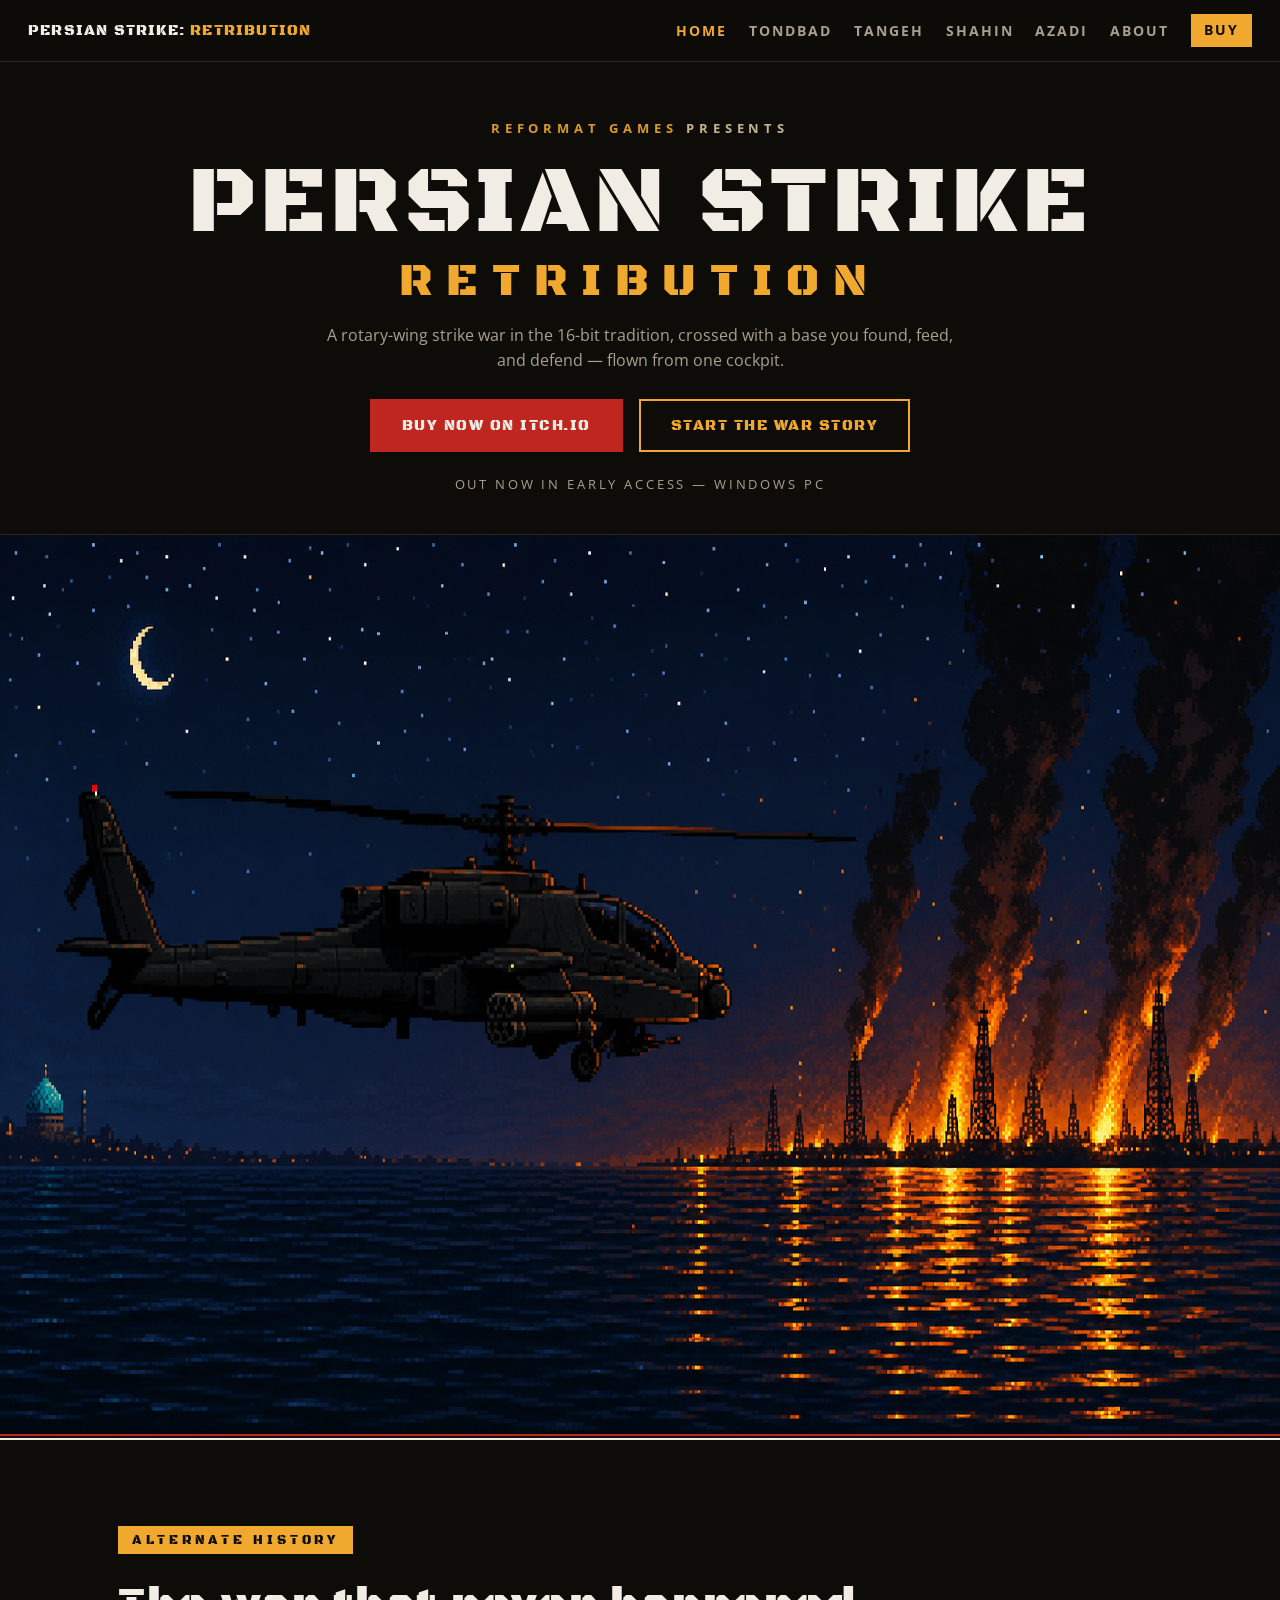
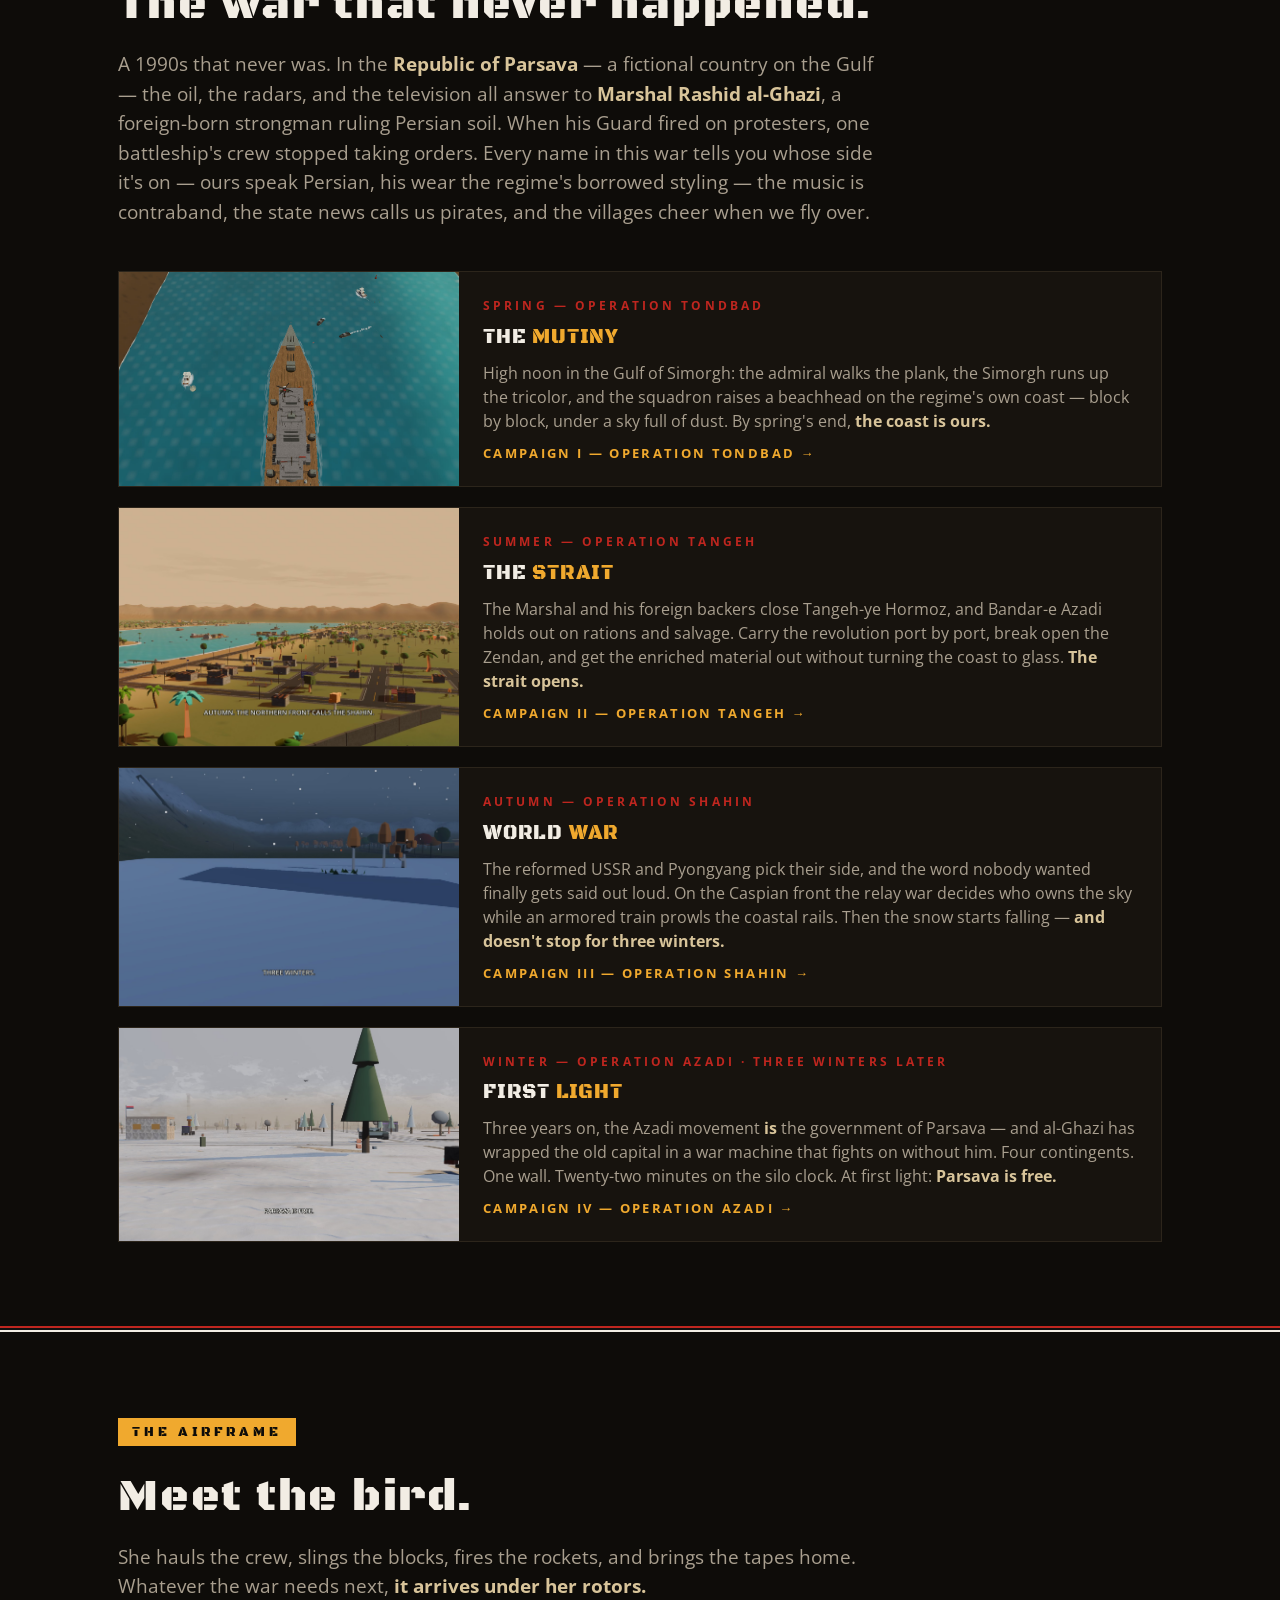
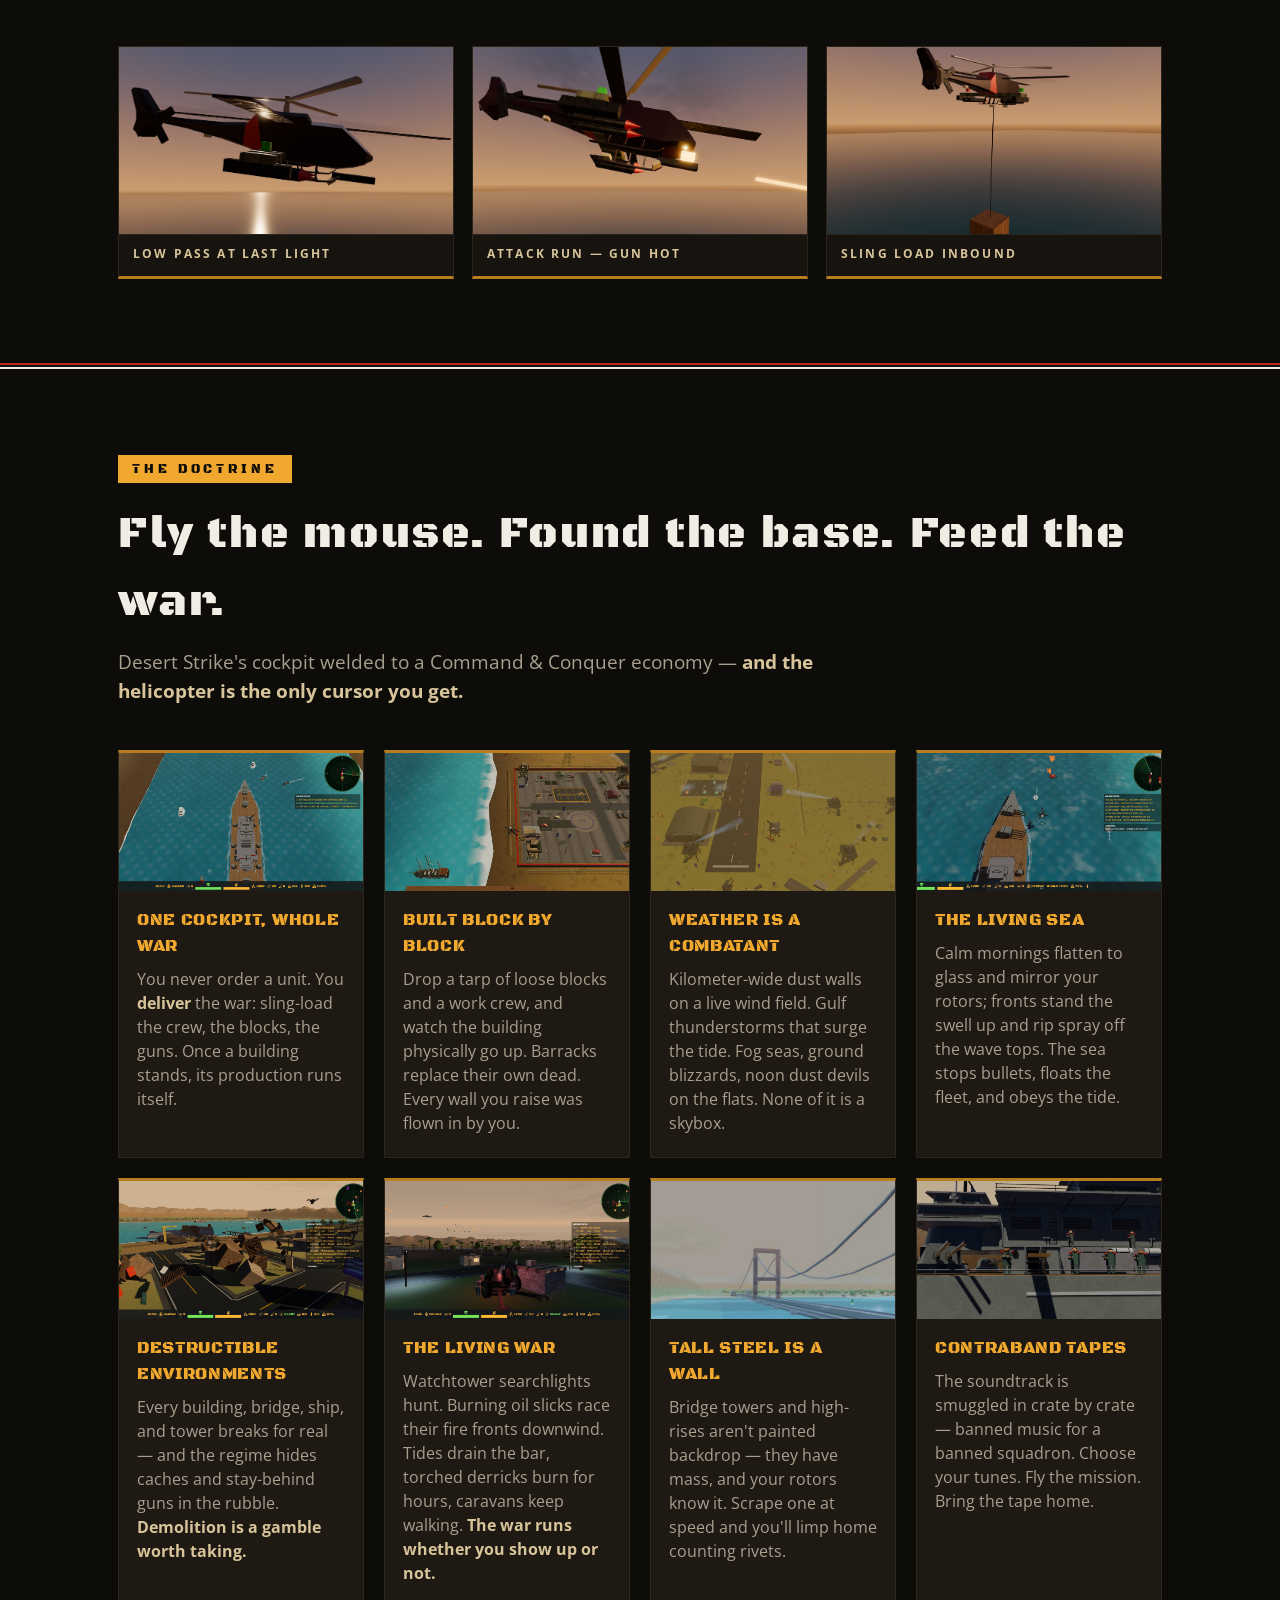
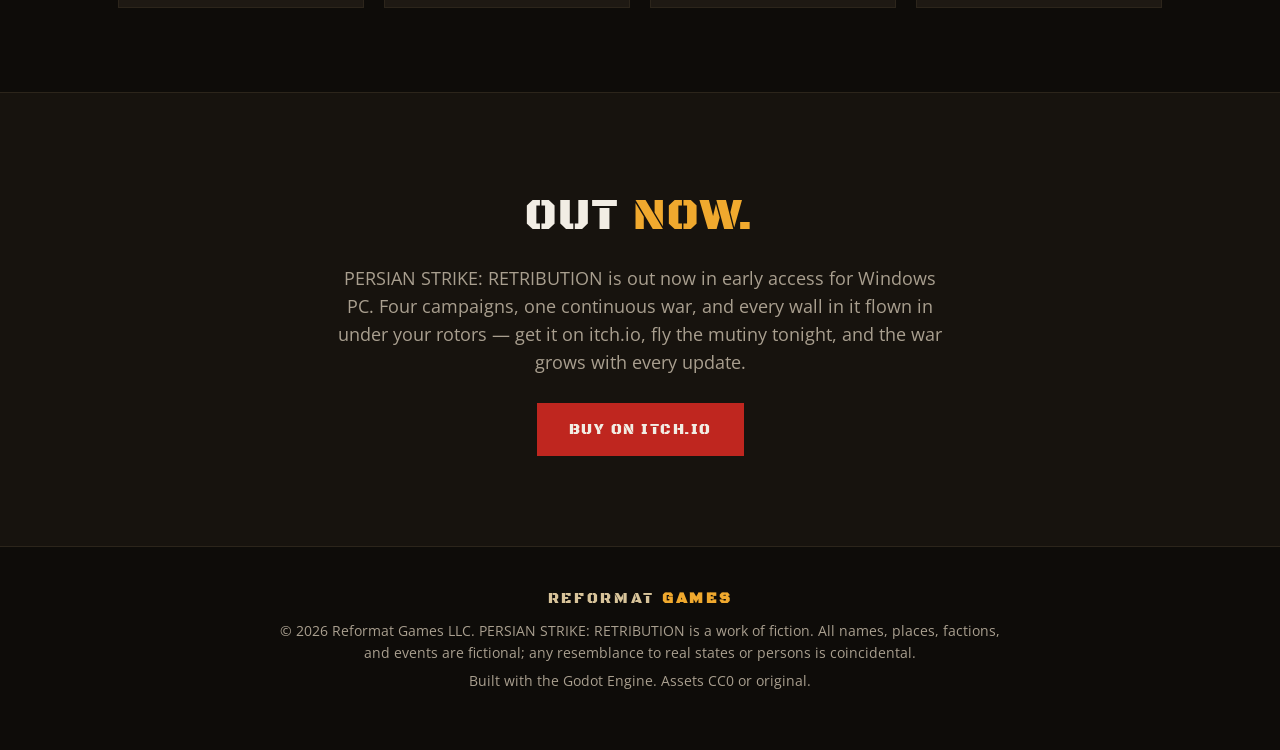
==== commit f2011e1a: "Merge Codex Tondbad rebuild with launch conversion Codex content + structural law: the rebuilt C1 pa" ====
--- a/index.html
+++ b/index.html
@@ -166,7 +166,7 @@
         <img src="media/tile_weather_v2.jpg" alt="The airstrip drowned in the dust wall, searchlights and tracer fire cutting the murk" loading="lazy">
         <div class="body">
           <h3>WEATHER IS A COMBATANT</h3>
-          <p>Kilometer-wide dust walls on a live wind field. Gulf thunderstorms that surge the tide. Fog seas, ground blizzards, flash floods down the wadi. None of it is a skybox.</p>
+          <p>Kilometer-wide dust walls on a live wind field. Gulf thunderstorms that surge the tide. Fog seas, ground blizzards, noon dust devils on the flats. None of it is a skybox.</p>
         </div>
       </div>
       <div class="feat">
@@ -187,7 +187,7 @@
         <img src="media/tile_livingwar.jpg" alt="The Bandar wall battery at dusk, drone swarm overhead and incoming fire streaking in" loading="lazy">
         <div class="body">
           <h3>THE LIVING WAR</h3>
-          <p>Watchtower searchlights hunt. Burning oil slicks race their fire fronts downwind. Tides drain the bar, flash floods scour the wadi, caravans keep walking. <b>The war runs whether you show up or not.</b></p>
+          <p>Watchtower searchlights hunt. Burning oil slicks race their fire fronts downwind. Tides drain the bar, torched derricks burn for hours, caravans keep walking. <b>The war runs whether you show up or not.</b></p>
         </div>
       </div>
       <div class="feat">
--- a/styles.css
+++ b/styles.css
@@ -187,3 +187,20 @@
 footer .df { font-family: 'Black Ops One', sans-serif; letter-spacing: .18em; font-size: 15px; color: var(--sand); margin-bottom: 10px; }
 footer .df b { color: var(--saffron); }
 footer p { max-width: 720px; margin: 6px auto; }
+
+/* ---- war book: numbered operation cards ---- */
+.ops { display: grid; grid-template-columns: repeat(3, 1fr); gap: 18px; }
+@media (max-width: 960px) { .ops { grid-template-columns: 1fr 1fr; } }
+@media (max-width: 640px) { .ops { grid-template-columns: 1fr; } }
+.op-card {
+  position: relative;
+  background: var(--panel-2); border: 1px solid var(--line); border-left: 3px solid var(--red);
+  padding: 18px 20px 20px;
+}
+.op-card .num {
+  font-family: 'Black Ops One', sans-serif; font-size: 13px; letter-spacing: .18em;
+  color: var(--saffron-dim);
+}
+.op-card h3 { font-size: 17px; color: var(--saffron); margin: 2px 0 8px; }
+.op-card p { color: var(--grey); font-size: 15.5px; }
+.op-card p b { color: var(--sand); }
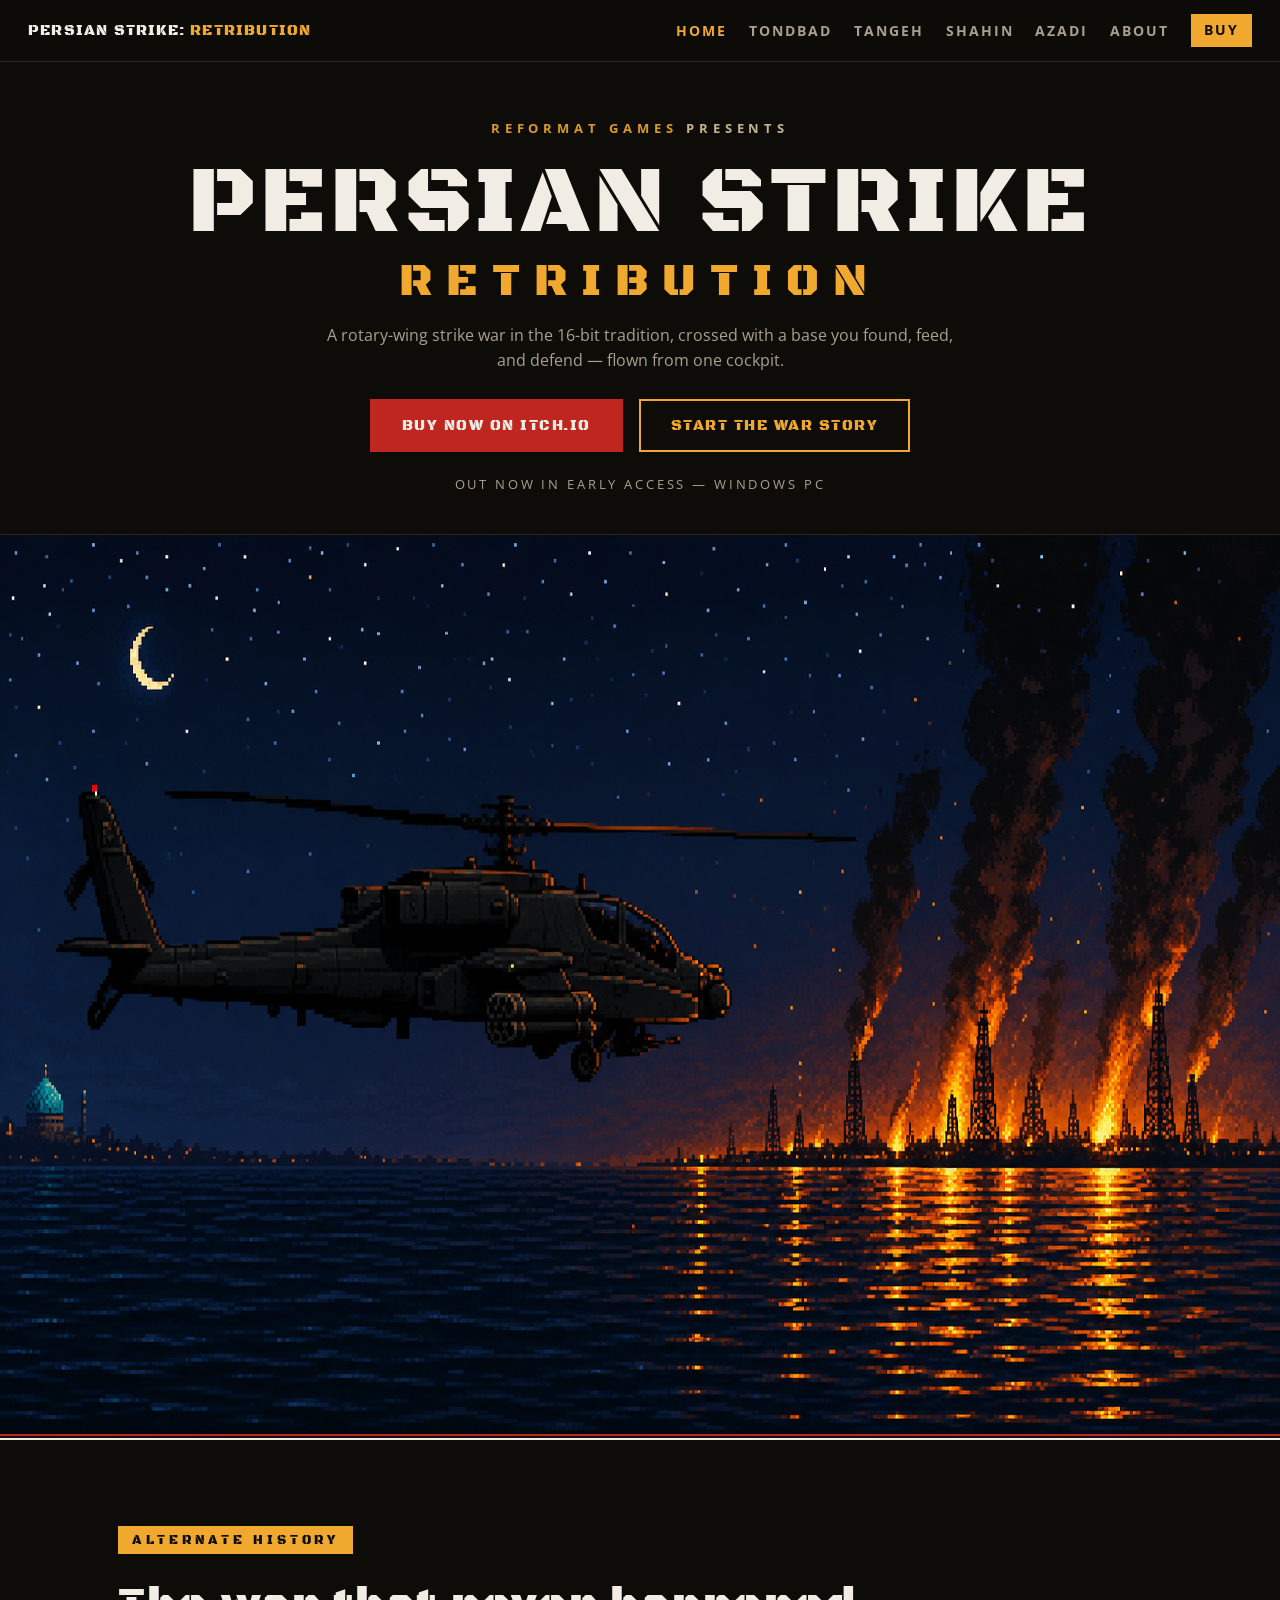
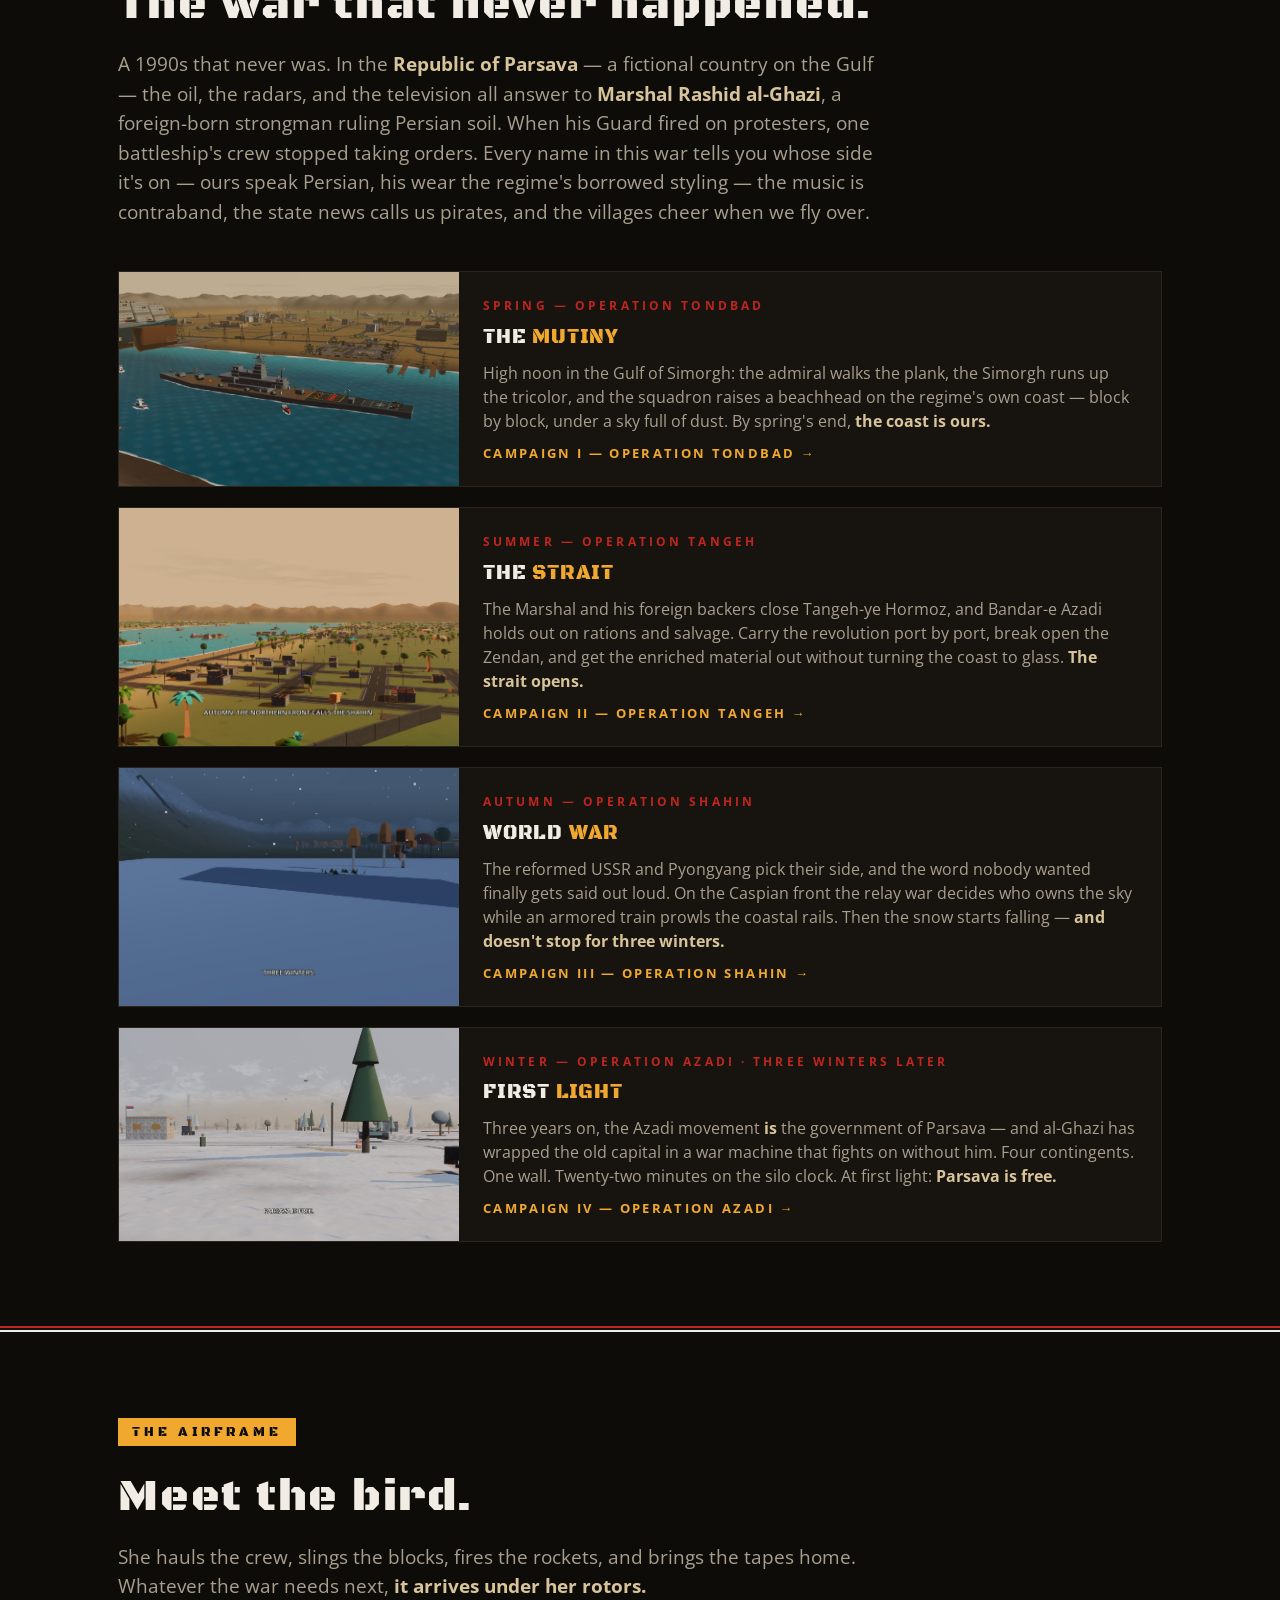
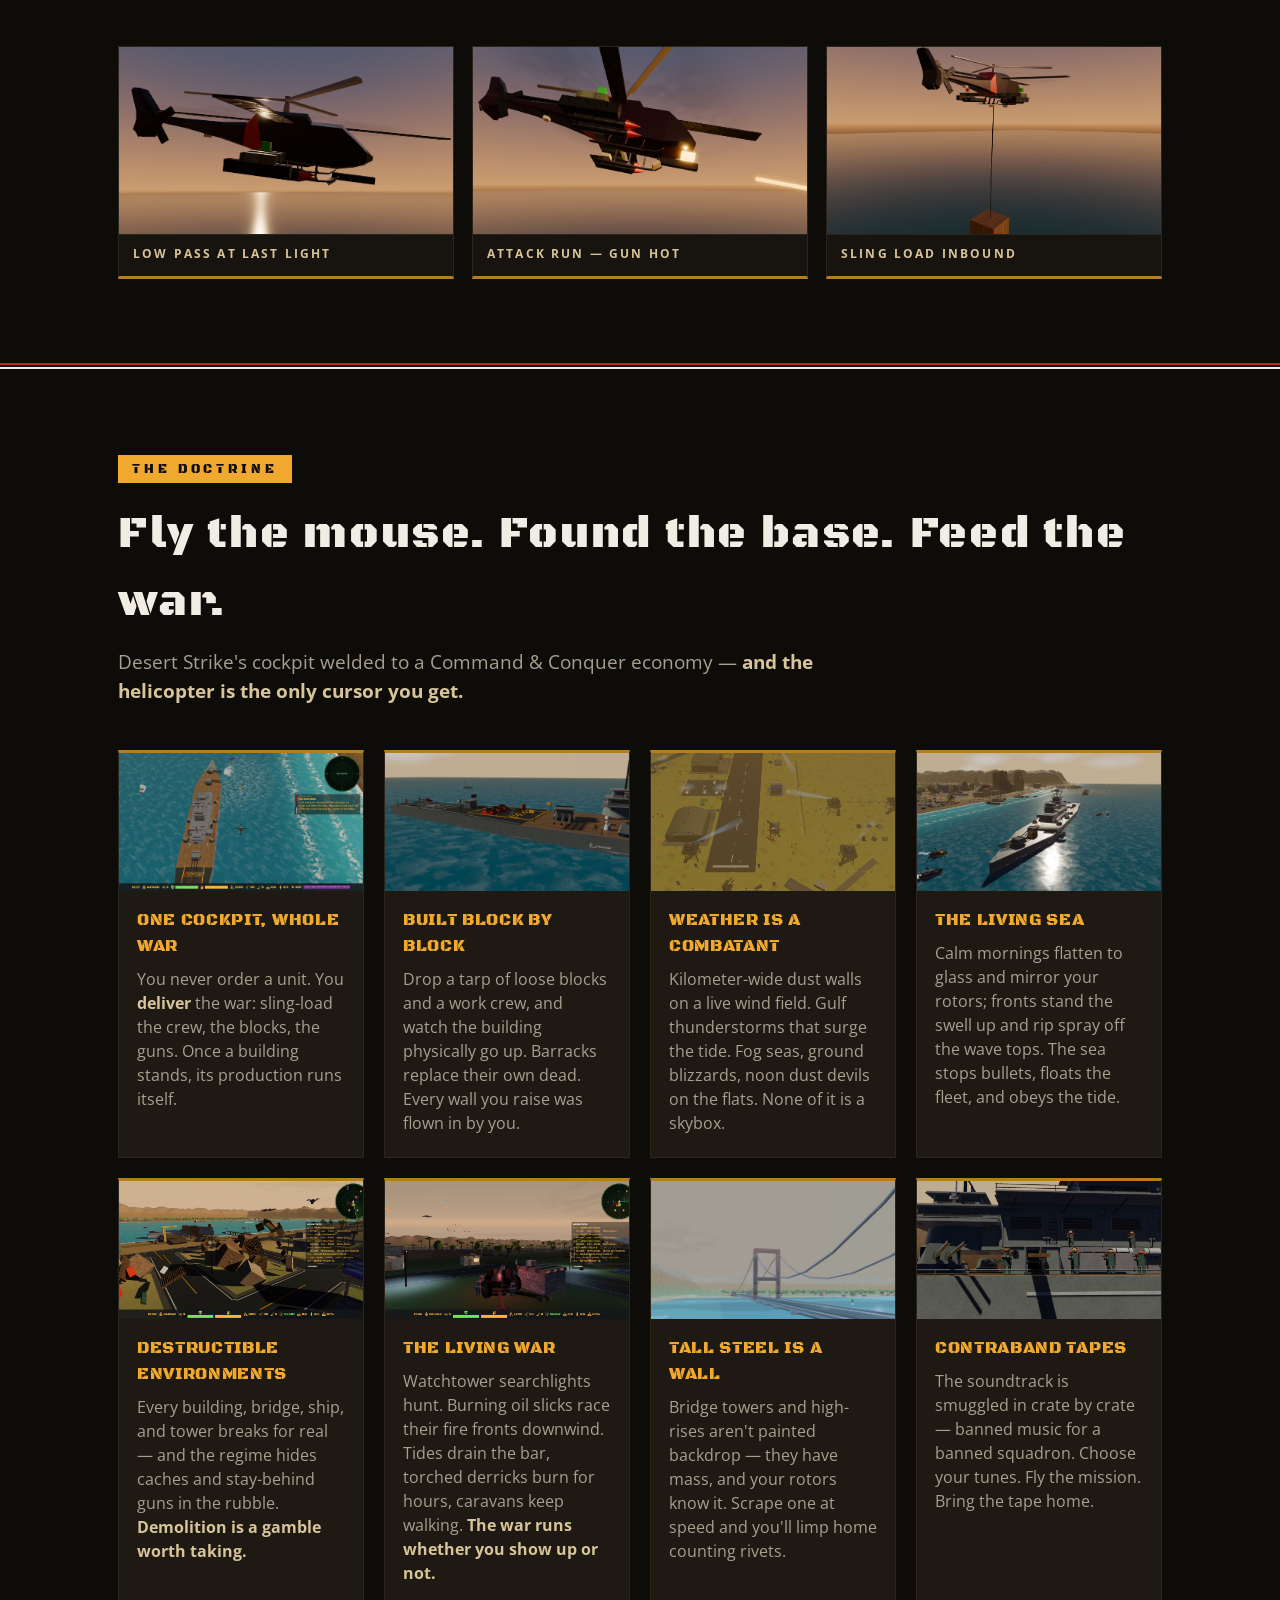
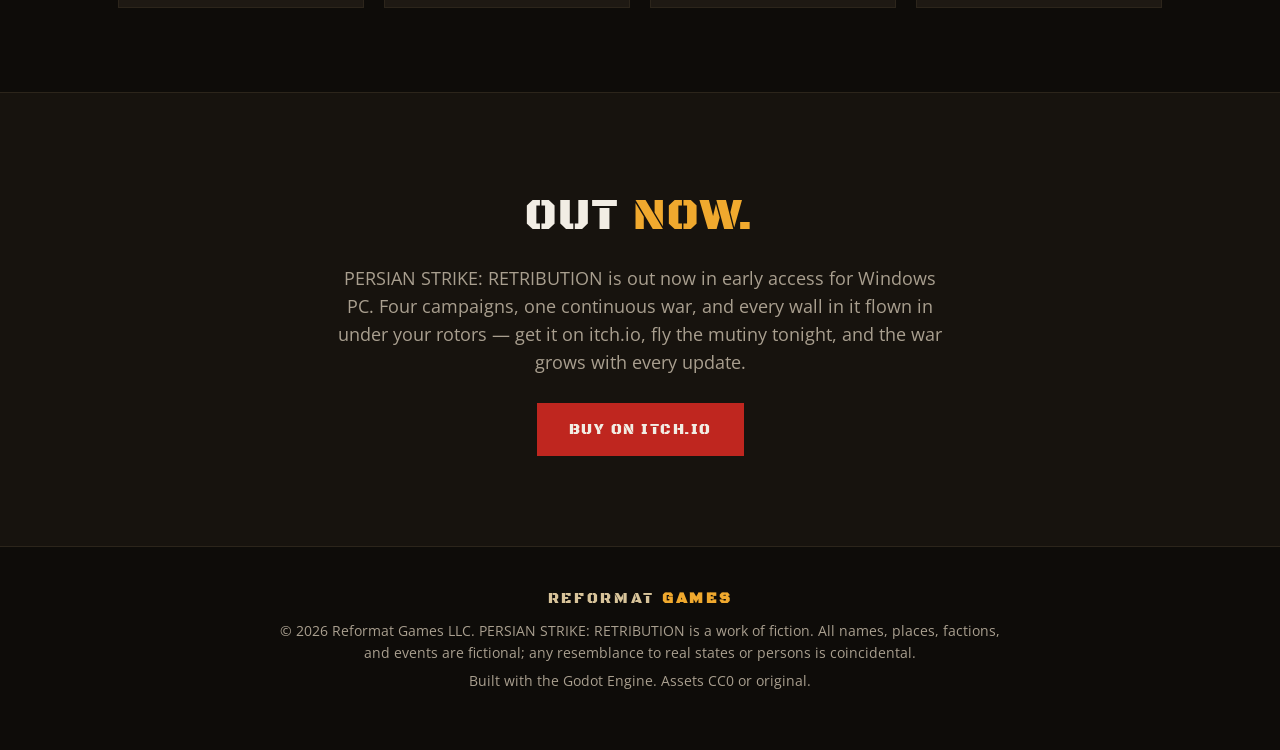
==== commit 717a0ec6: "Re-shoot the sling-the-tarps tile on the Simorgh's stern cargo yard Co-Authored-By: Claude Fable 5 <" ====
--- a/index.html
+++ b/index.html
@@ -156,7 +156,7 @@
         </div>
       </div>
       <div class="feat">
-        <img src="media/tile_blocks_v2.jpg" alt="The beachhead base beside the surf — pad, block tarps and walls inside the wire" loading="lazy">
+        <img src="media/tile_blocks_v2.jpg" alt="Block tarps rigged on the Simorgh's stern cargo yard, ready for the sling" loading="lazy">
         <div class="body">
           <h3>BUILT BLOCK BY BLOCK</h3>
           <p>Drop a tarp of loose blocks and a work crew, and watch the building physically go up. Barracks replace their own dead. Every wall you raise was flown in by you.</p>
--- a/styles.css
+++ b/styles.css
@@ -53,7 +53,17 @@
 nav .links a.active { color: var(--saffron); }
 nav .links a.buy { color: var(--ink); background: var(--saffron); padding: 5px 13px 6px; }
 nav .links a.buy:hover { background: #ffc14d; color: var(--ink); }
-@media (max-width: 700px) { nav .links { gap: 14px; } nav .links a { font-size: 12px; letter-spacing: .08em; } }
+/* Phones: the brand plus seven links cannot share one row — they used to
+   spill off the right edge (the bar read "HOME TONDBAD TANGEH S") and drag
+   the whole page sideways. Wrap to two rows and centre both. */
+@media (max-width: 700px) {
+  nav { flex-wrap: wrap; justify-content: center; gap: 8px; padding: 10px 16px; }
+  nav .brand { flex: 1 0 100%; text-align: center; font-size: 14px; }
+  nav .links { margin-left: 0; width: 100%; flex-wrap: wrap; justify-content: center; gap: 4px 16px; }
+  /* 12px type needs the padding to reach a thumb-sized target */
+  nav .links a { font-size: 12px; letter-spacing: .08em; padding: 7px 2px; }
+  nav .links a.buy { padding: 7px 14px; }
+}
 
 /* ---- main hero: title plate on solid ink, the key art below it, clean ---- */
 header.hero { background: var(--ink); }
@@ -96,6 +106,14 @@
 /* ---- sections ---- */
 .wrap { max-width: 1100px; margin: 0 auto; padding: 84px 28px; }
 .wrap.tight { padding: 56px 28px; }
+/* Desktop's 84px gutters make a phone scroll through a lot of empty ink;
+   tighten the rhythm and reclaim the side margins for the text itself. */
+@media (max-width: 700px) {
+  .wrap { padding: 52px 18px; }
+  .wrap.tight { padding: 36px 18px; }
+  .hero-inner { padding: 40px 18px 32px; }
+  .page-hero-inner { padding: 40px 18px 28px; }
+}
 .stamp {
   display: inline-block; font-size: 13px; letter-spacing: .3em; text-transform: uppercase;
   color: var(--ink); background: var(--saffron); padding: 4px 14px; margin-bottom: 18px;
@@ -197,6 +215,11 @@
   background: var(--panel-2); border: 1px solid var(--line); border-left: 3px solid var(--red);
   padding: 18px 20px 20px;
 }
+.op-card img {
+  display: block; width: calc(100% + 40px); margin: -18px -20px 14px;
+  aspect-ratio: 16 / 9; object-fit: cover;
+  border-bottom: 1px solid var(--line);
+}
 .op-card .num {
   font-family: 'Black Ops One', sans-serif; font-size: 13px; letter-spacing: .18em;
   color: var(--saffron-dim);
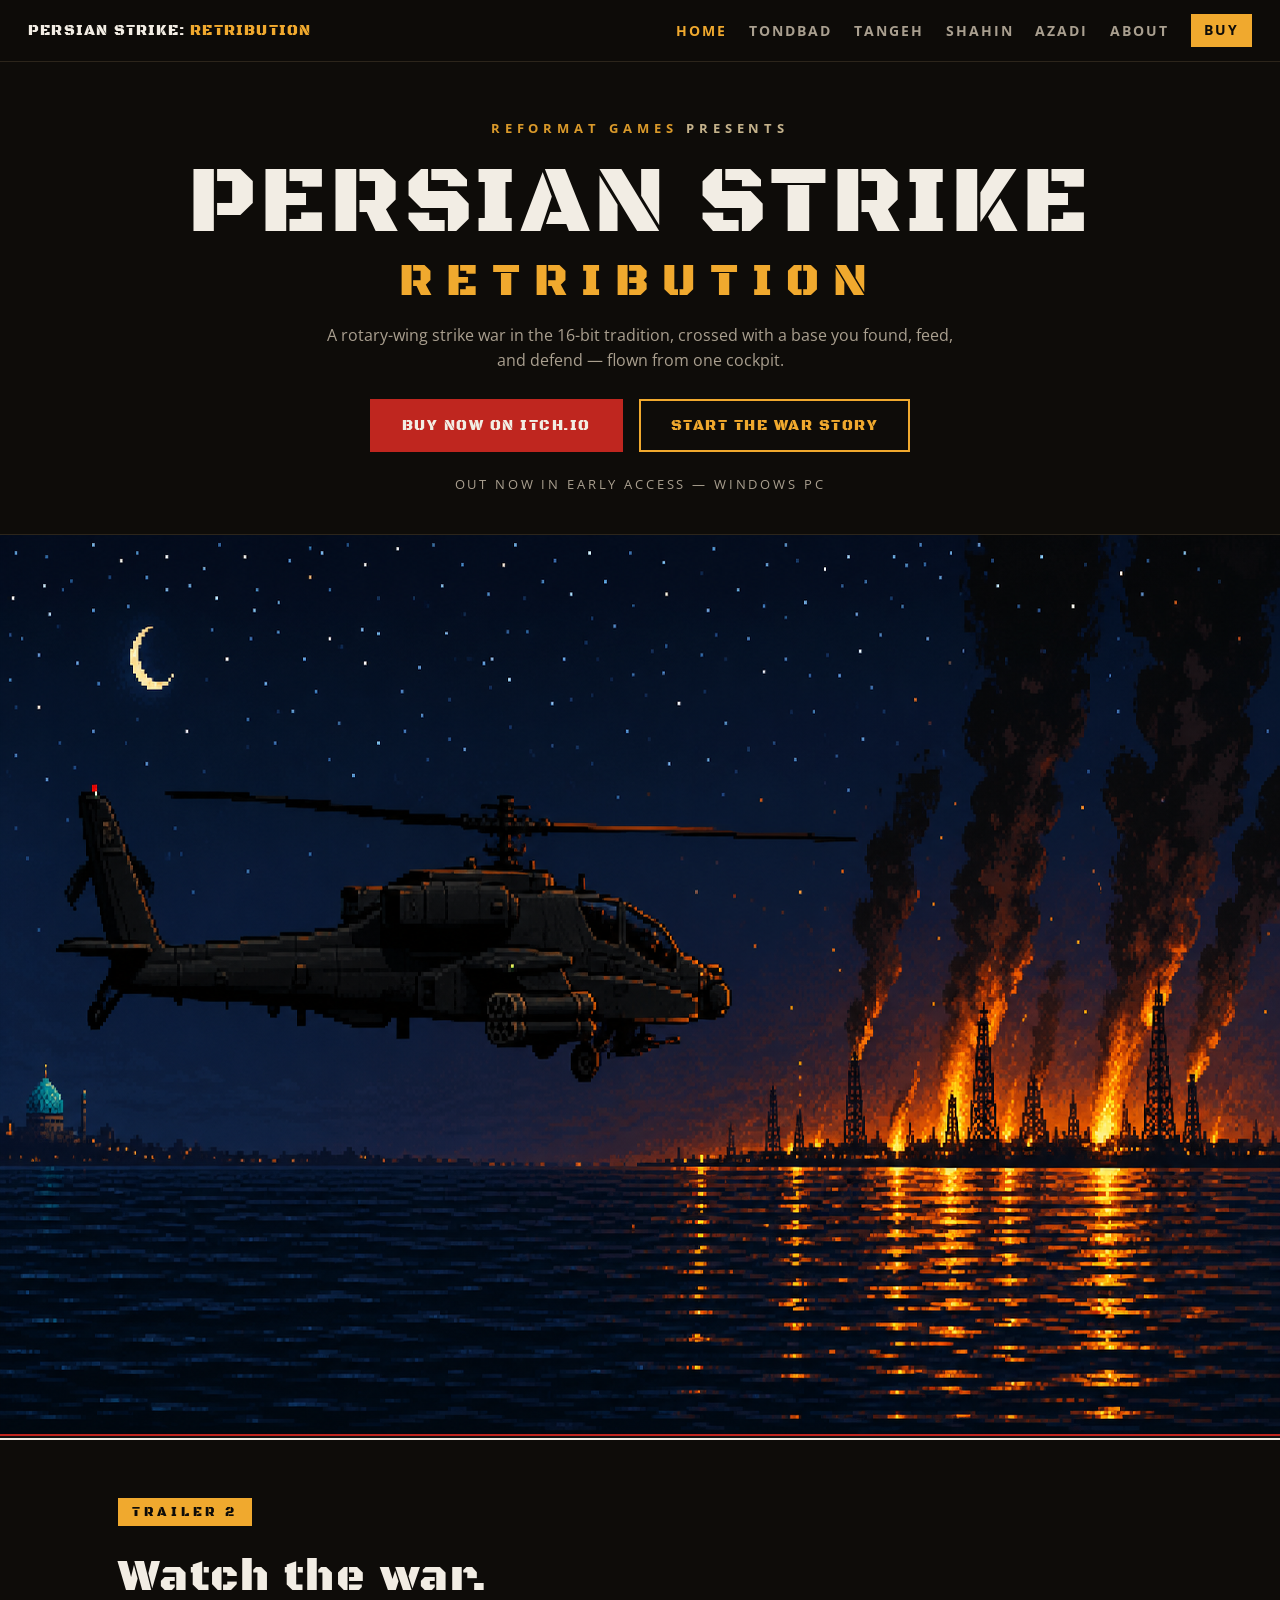
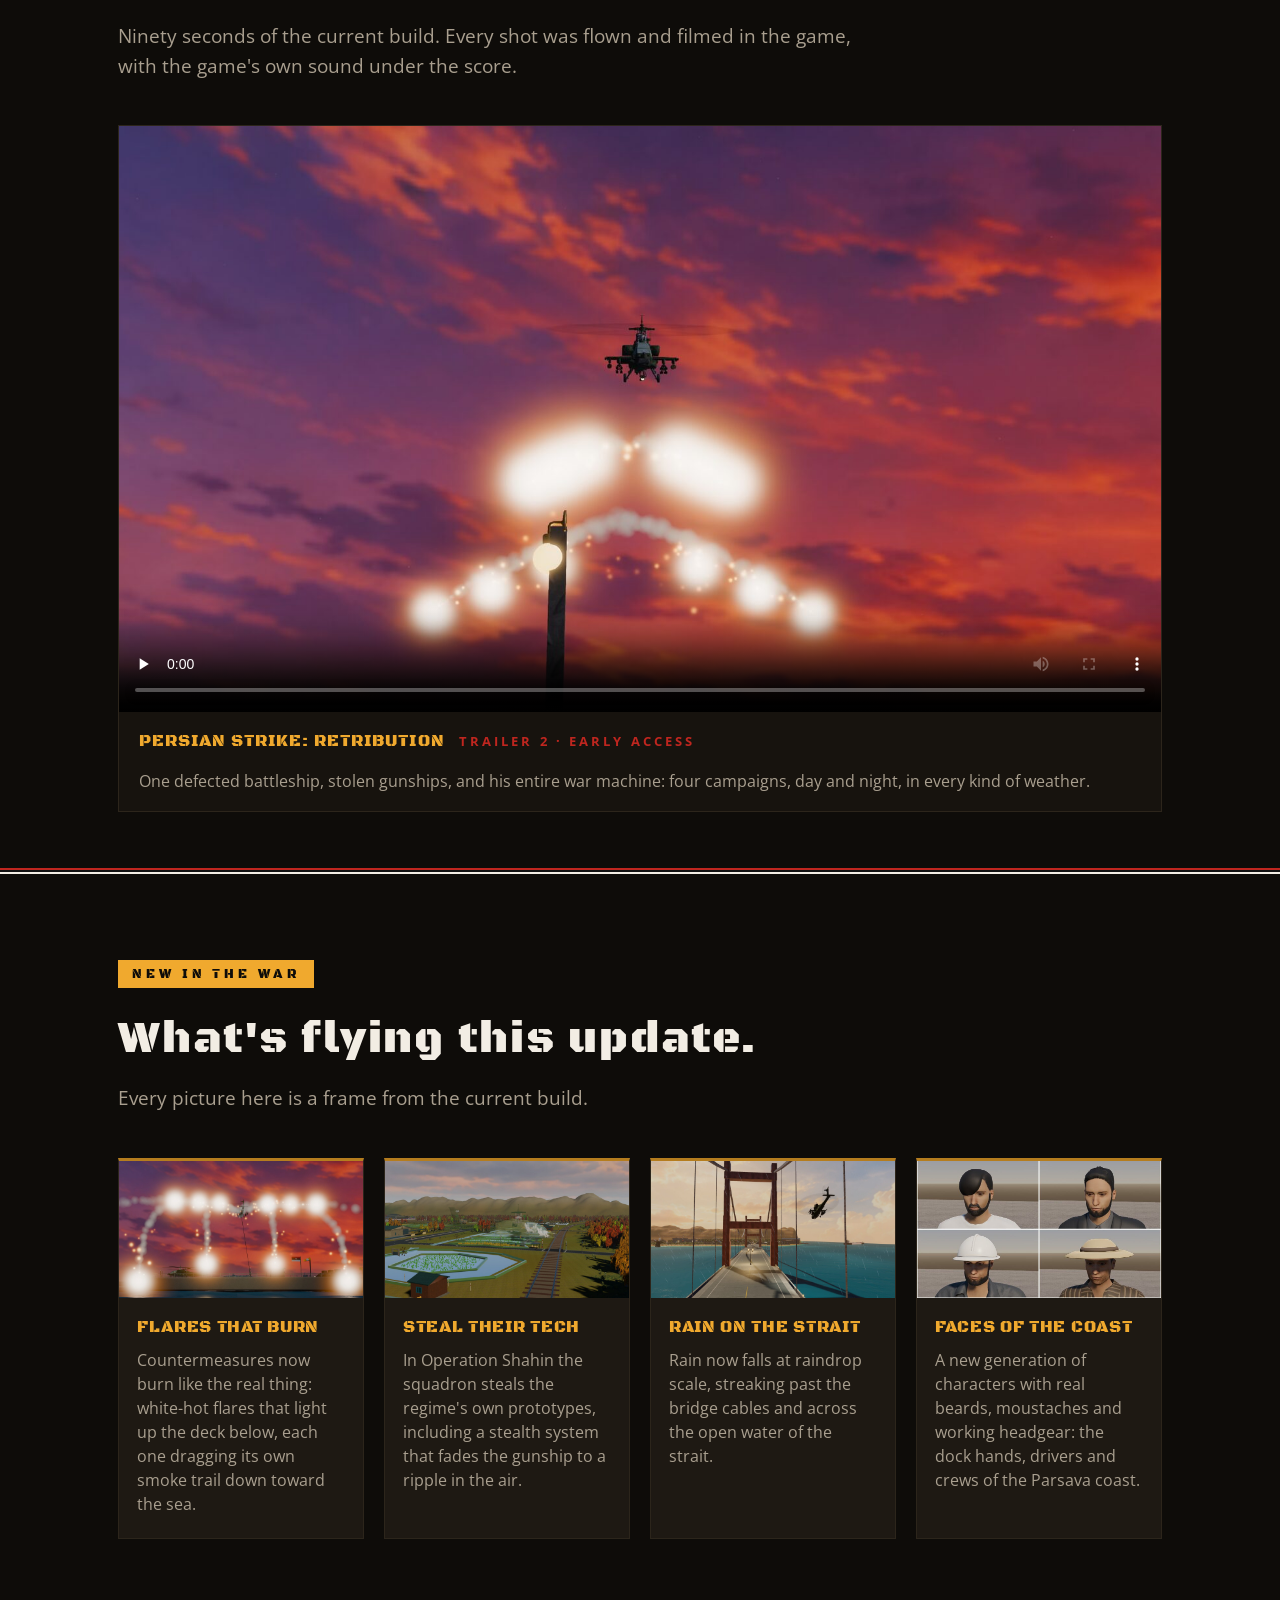
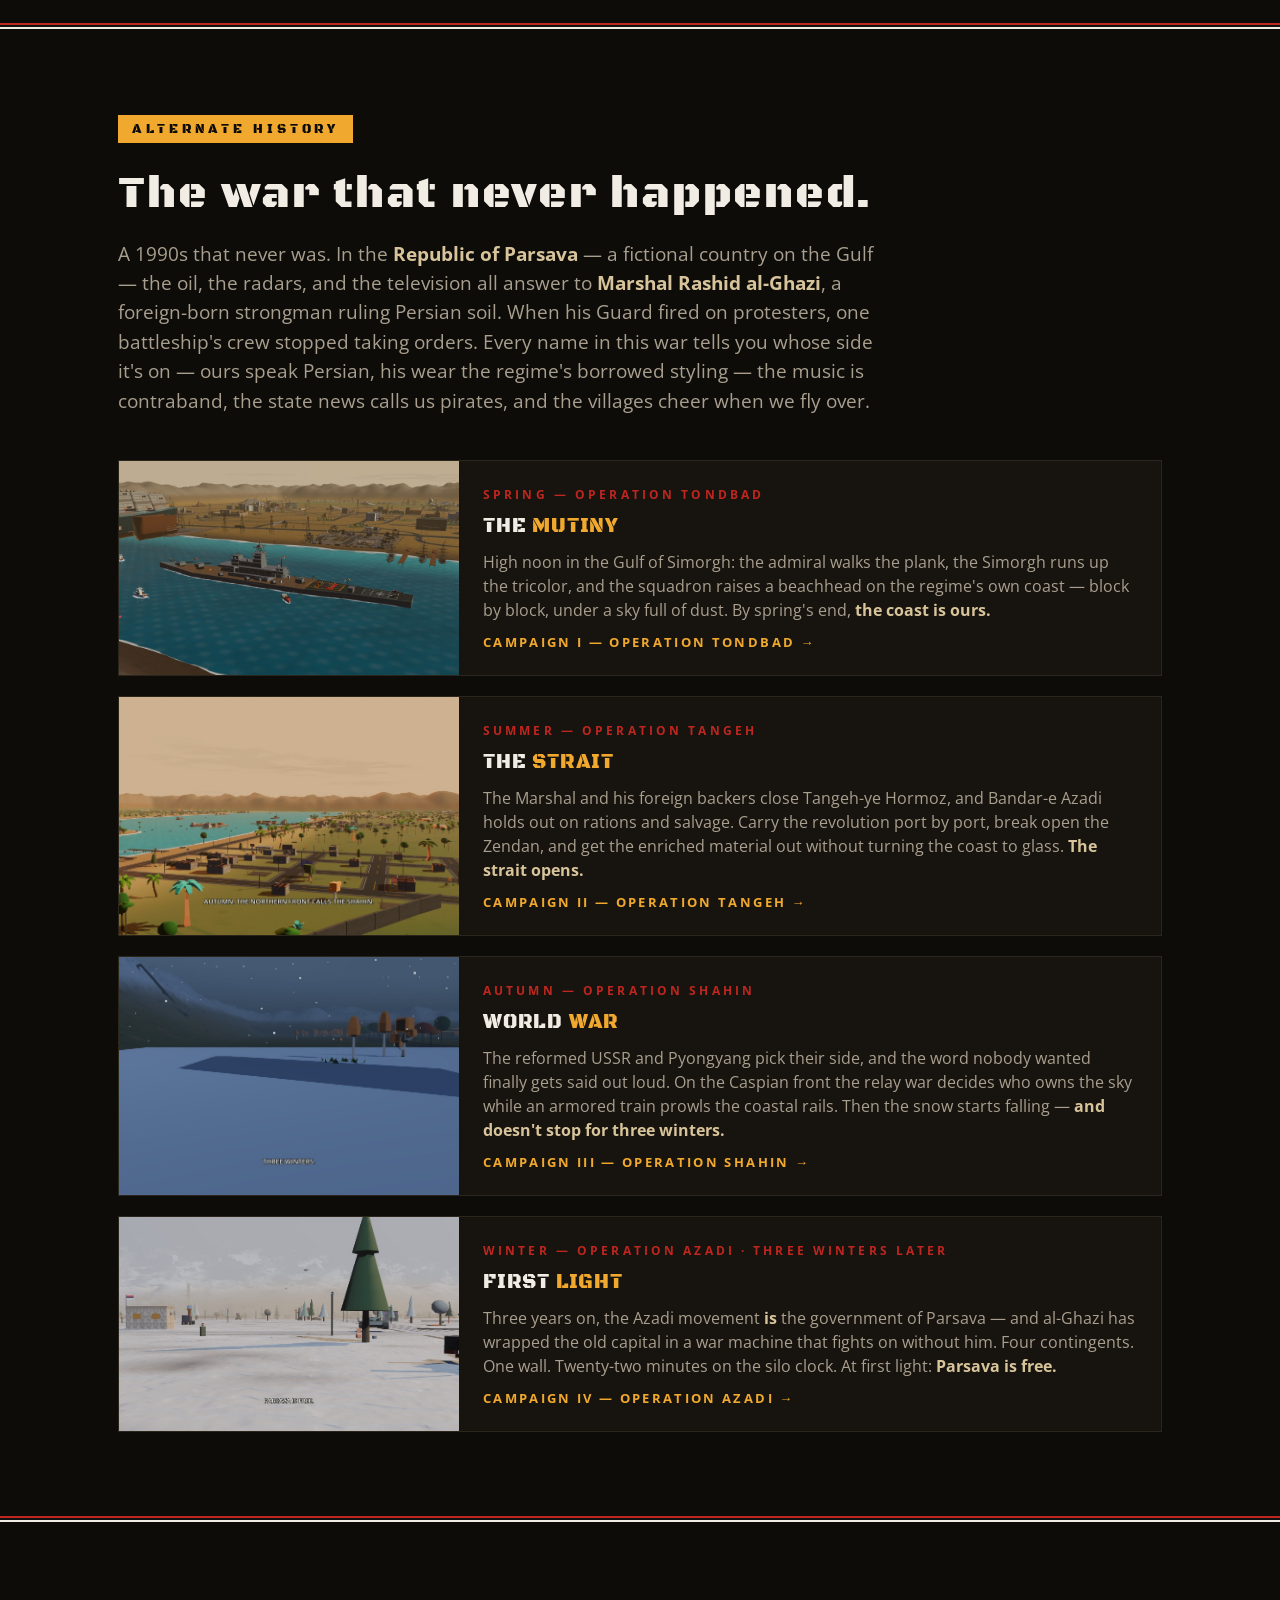
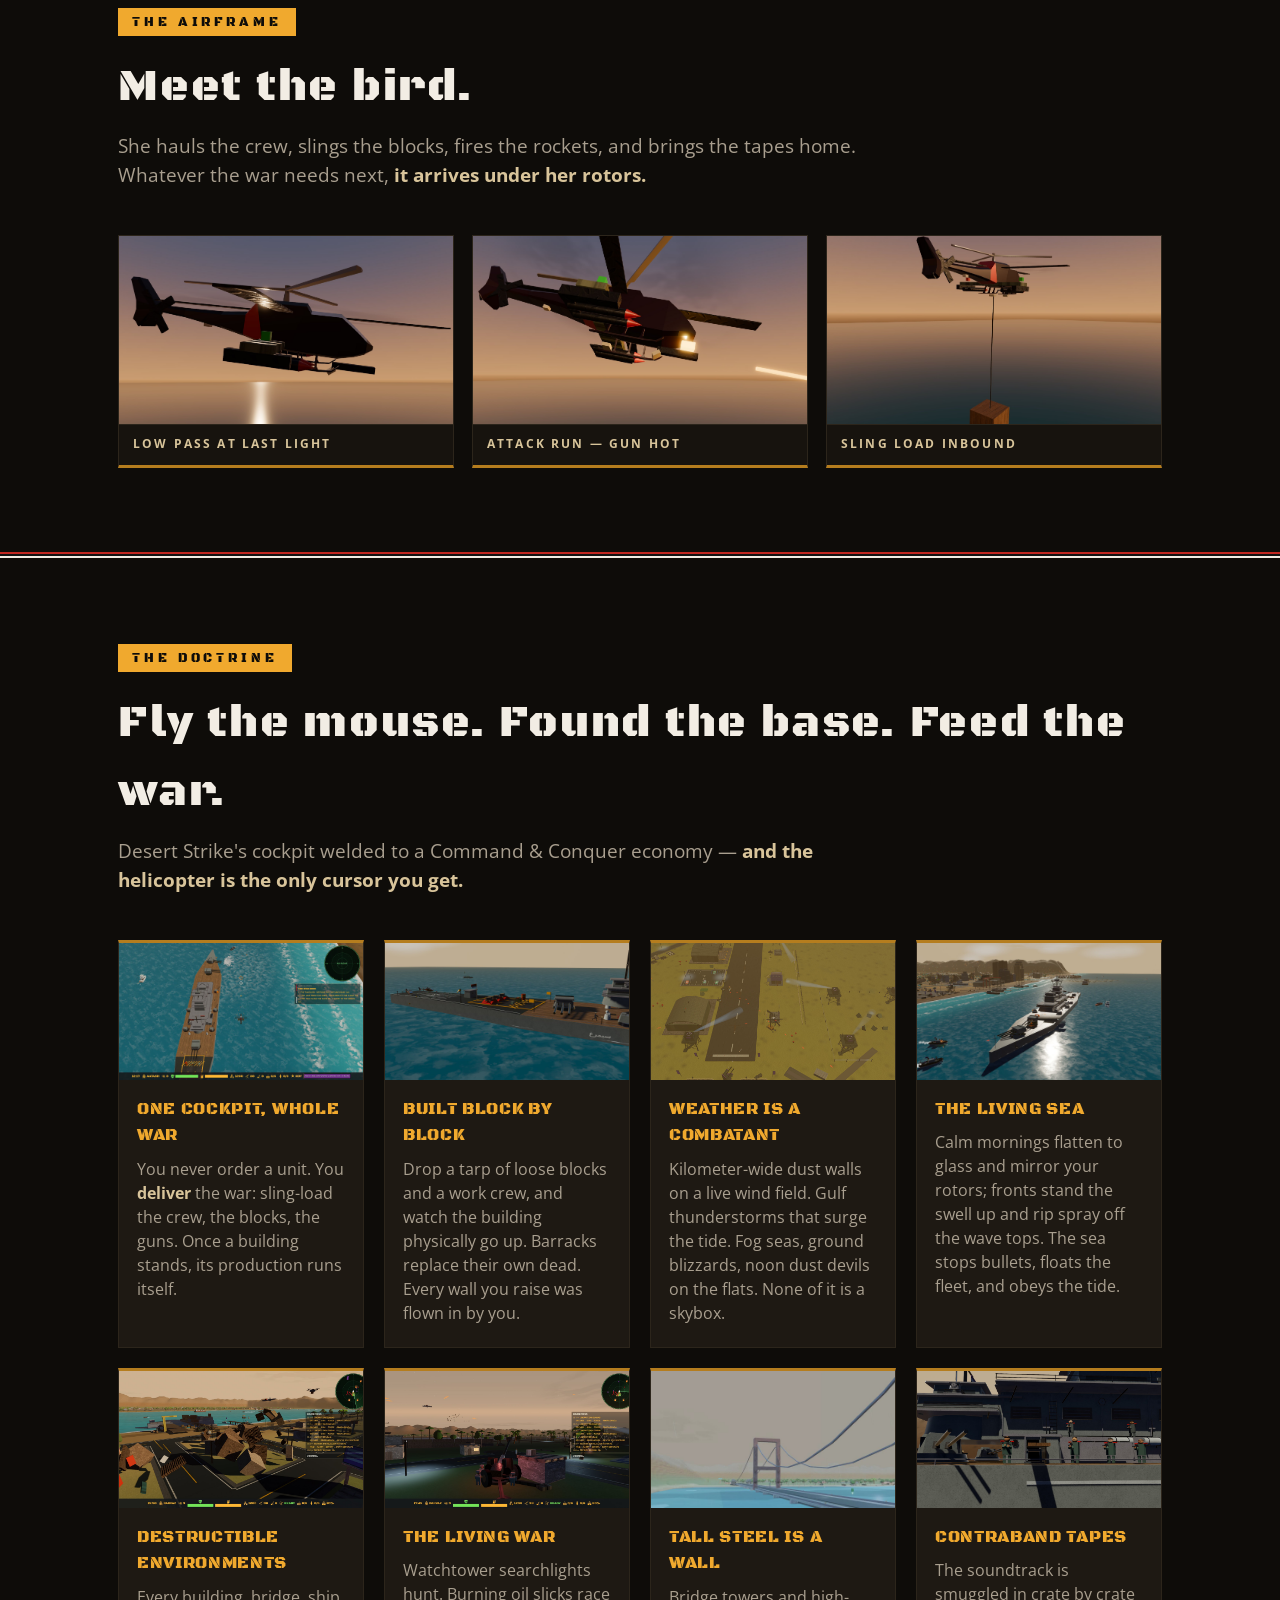
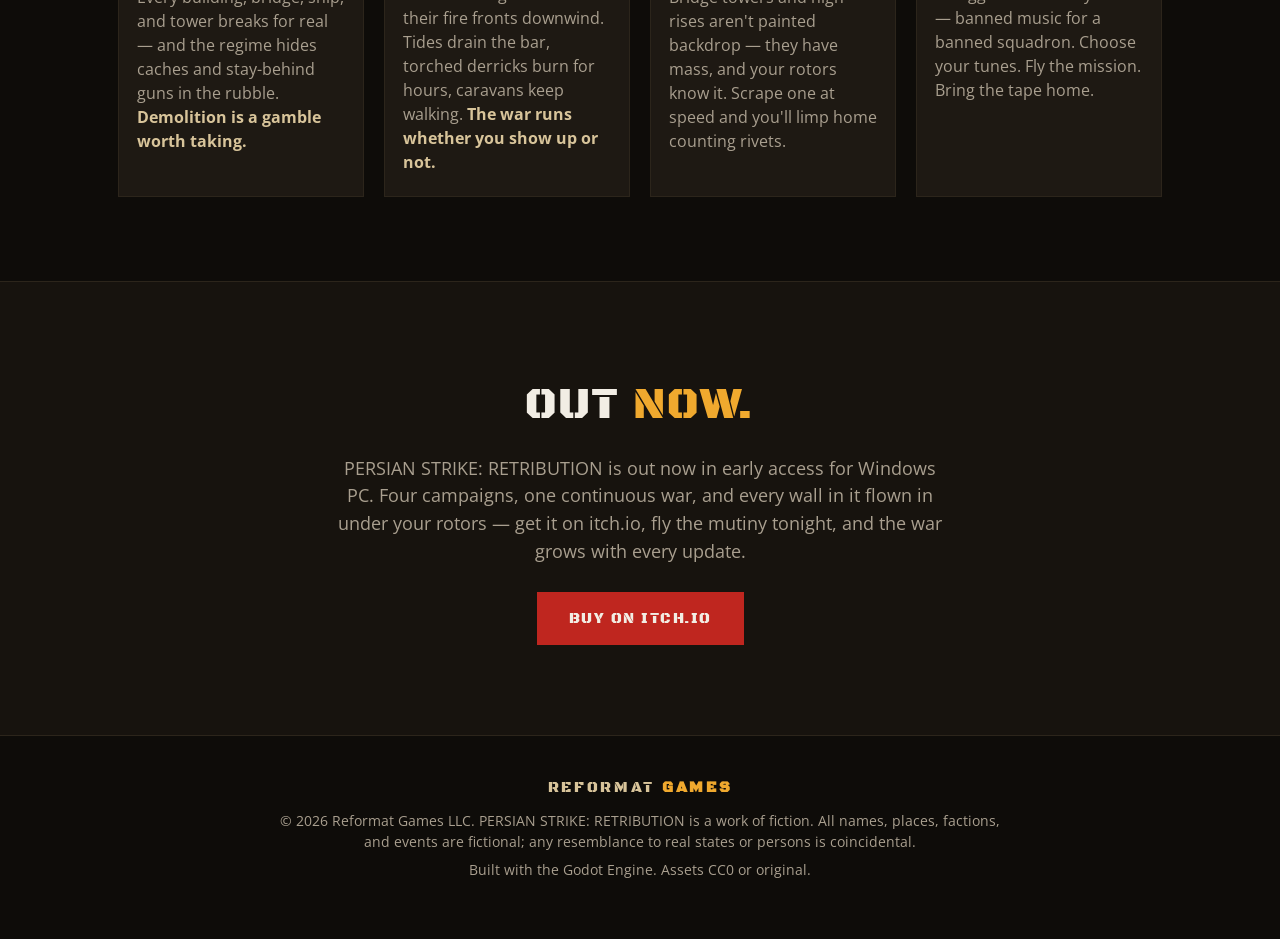
==== commit f0ab4c2c: "Add Trailer 2 and a New in the war section to the home page Trailer 2 (final cut v3.1) re-encoded fo" ====
--- a/index.html
+++ b/index.html
@@ -79,6 +79,66 @@
   <div class="tricolor"><span></span><span></span><span></span></div>
 </header>
 
+<section id="trailer">
+  <div class="wrap tight">
+    <span class="stamp">Trailer 2</span>
+    <h2>Watch the war.</h2>
+    <p class="lede">Ninety seconds of the current build. Every shot was flown and filmed in the game, with the game's own sound under the score.</p>
+    <div class="film">
+      <video controls preload="none" poster="media/trailer2_poster.jpg">
+        <source src="https://raw.githubusercontent.com/rhicksrad/persian-strike/main/media/trailer2.mp4" type="video/mp4">
+      </video>
+      <div class="plate">
+        <span class="op">PERSIAN STRIKE: RETRIBUTION</span>
+        <span class="season">Trailer 2 · Early access</span>
+        <span class="desc">One defected battleship, stolen gunships, and his entire war machine: four campaigns, day and night, in every kind of weather.</span>
+      </div>
+    </div>
+  </div>
+</section>
+
+<div class="tricolor"><span></span><span></span><span></span></div>
+
+<section id="new">
+  <div class="wrap">
+    <span class="stamp">New in the war</span>
+    <h2>What's flying this update.</h2>
+    <p class="lede">Every picture here is a frame from the current build.</p>
+    <div class="feat-grid">
+      <div class="feat">
+        <img src="media/new_flares.jpg" alt="A gunship over the battleship deck at sunset, a full salvo of flares arcing out on smoke trails" loading="lazy">
+        <div class="body">
+          <h3>FLARES THAT BURN</h3>
+          <p>Countermeasures now burn like the real thing: white-hot flares that light up the deck below, each one dragging its own smoke trail down toward the sea.</p>
+        </div>
+      </div>
+      <div class="feat">
+        <img src="media/new_stealth.jpg" alt="A gunship fading to a glassy outline over autumn paddies and a rail line in the north" loading="lazy">
+        <div class="body">
+          <h3>STEAL THEIR TECH</h3>
+          <p>In Operation Shahin the squadron steals the regime's own prototypes, including a stealth system that fades the gunship to a ripple in the air.</p>
+        </div>
+      </div>
+      <div class="feat">
+        <img src="media/new_rain.jpg" alt="A gunship banking past the suspension bridge tower as rain streaks across the strait" loading="lazy">
+        <div class="body">
+          <h3>RAIN ON THE STRAIT</h3>
+          <p>Rain now falls at raindrop scale, streaking past the bridge cables and across the open water of the strait.</p>
+        </div>
+      </div>
+      <div class="feat">
+        <img src="media/new_beards.jpg" alt="Four men of the Parsava coast: two bearded, one in a hard hat, one in a sun hat" loading="lazy">
+        <div class="body">
+          <h3>FACES OF THE COAST</h3>
+          <p>A new generation of characters with real beards, moustaches and working headgear: the dock hands, drivers and crews of the Parsava coast.</p>
+        </div>
+      </div>
+    </div>
+  </div>
+</section>
+
+<div class="tricolor"><span></span><span></span><span></span></div>
+
 <section id="story">
   <div class="wrap">
     <span class="stamp">Alternate history</span>
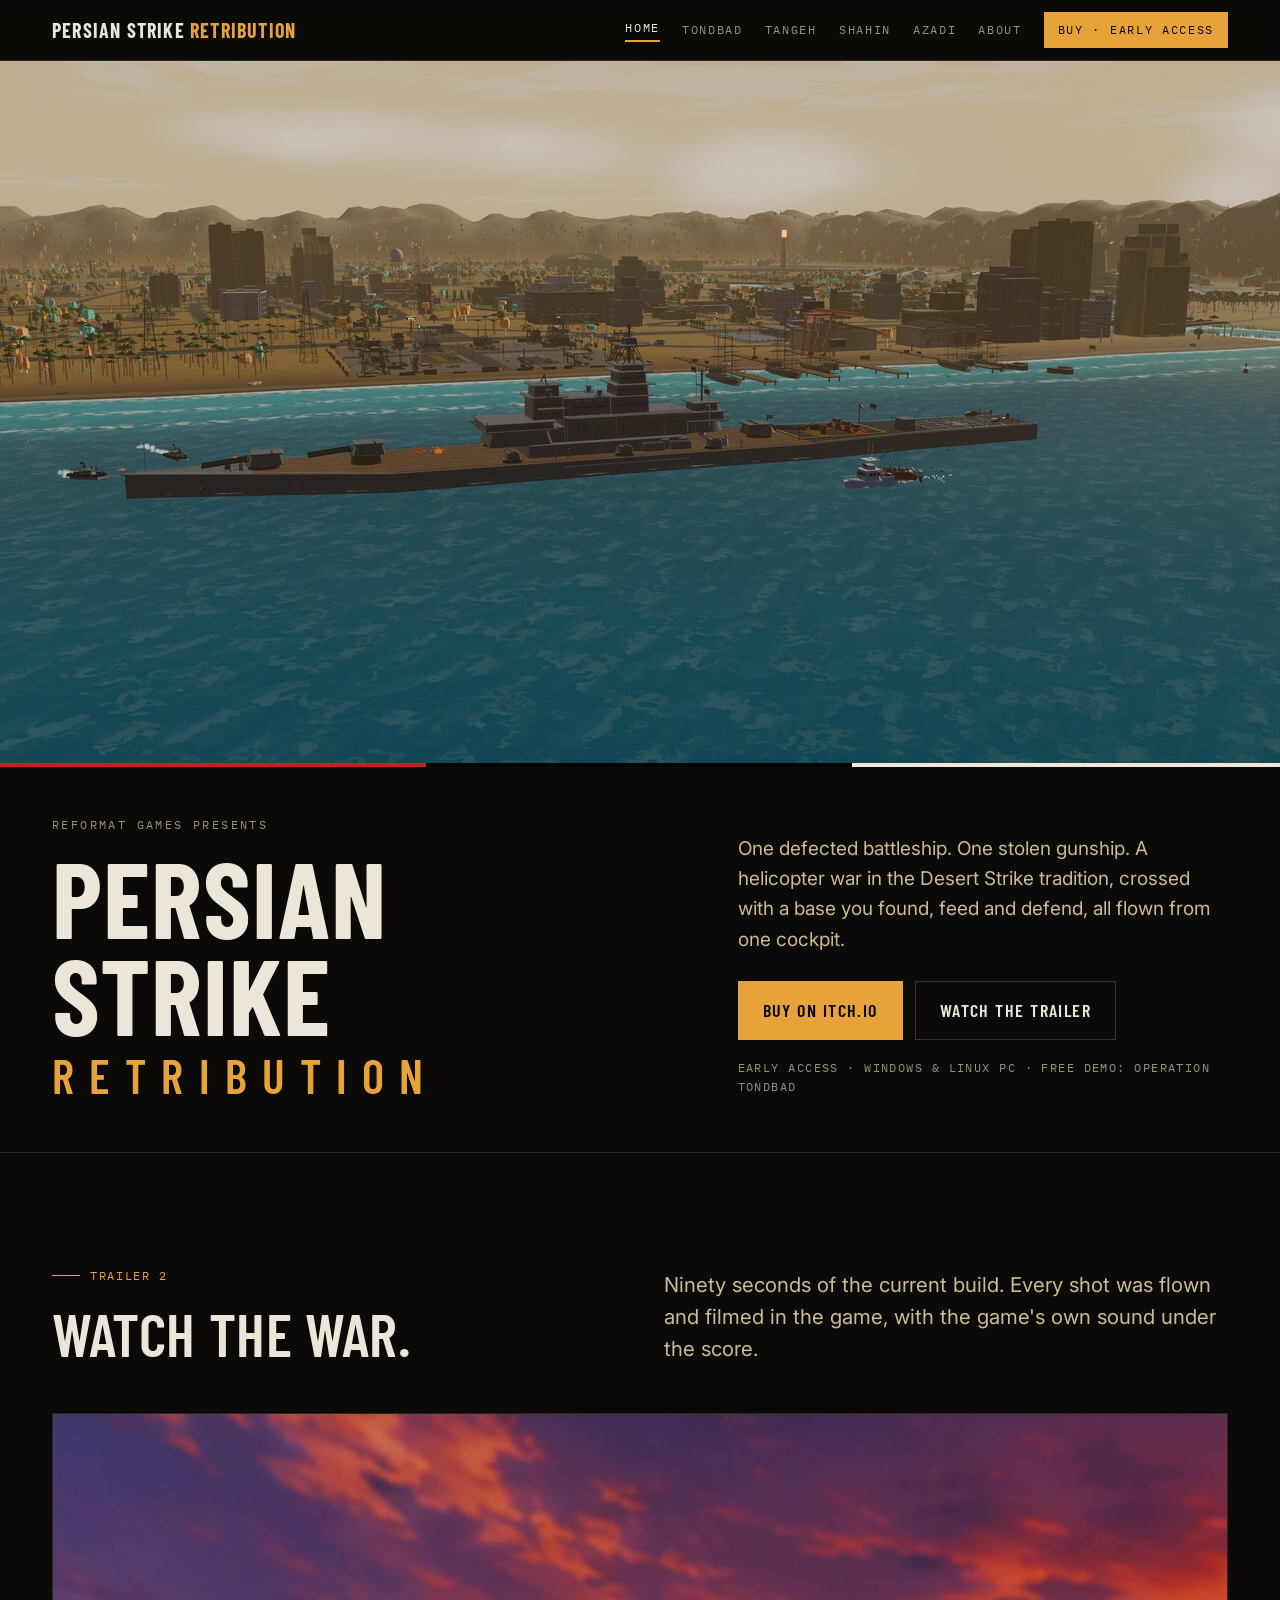
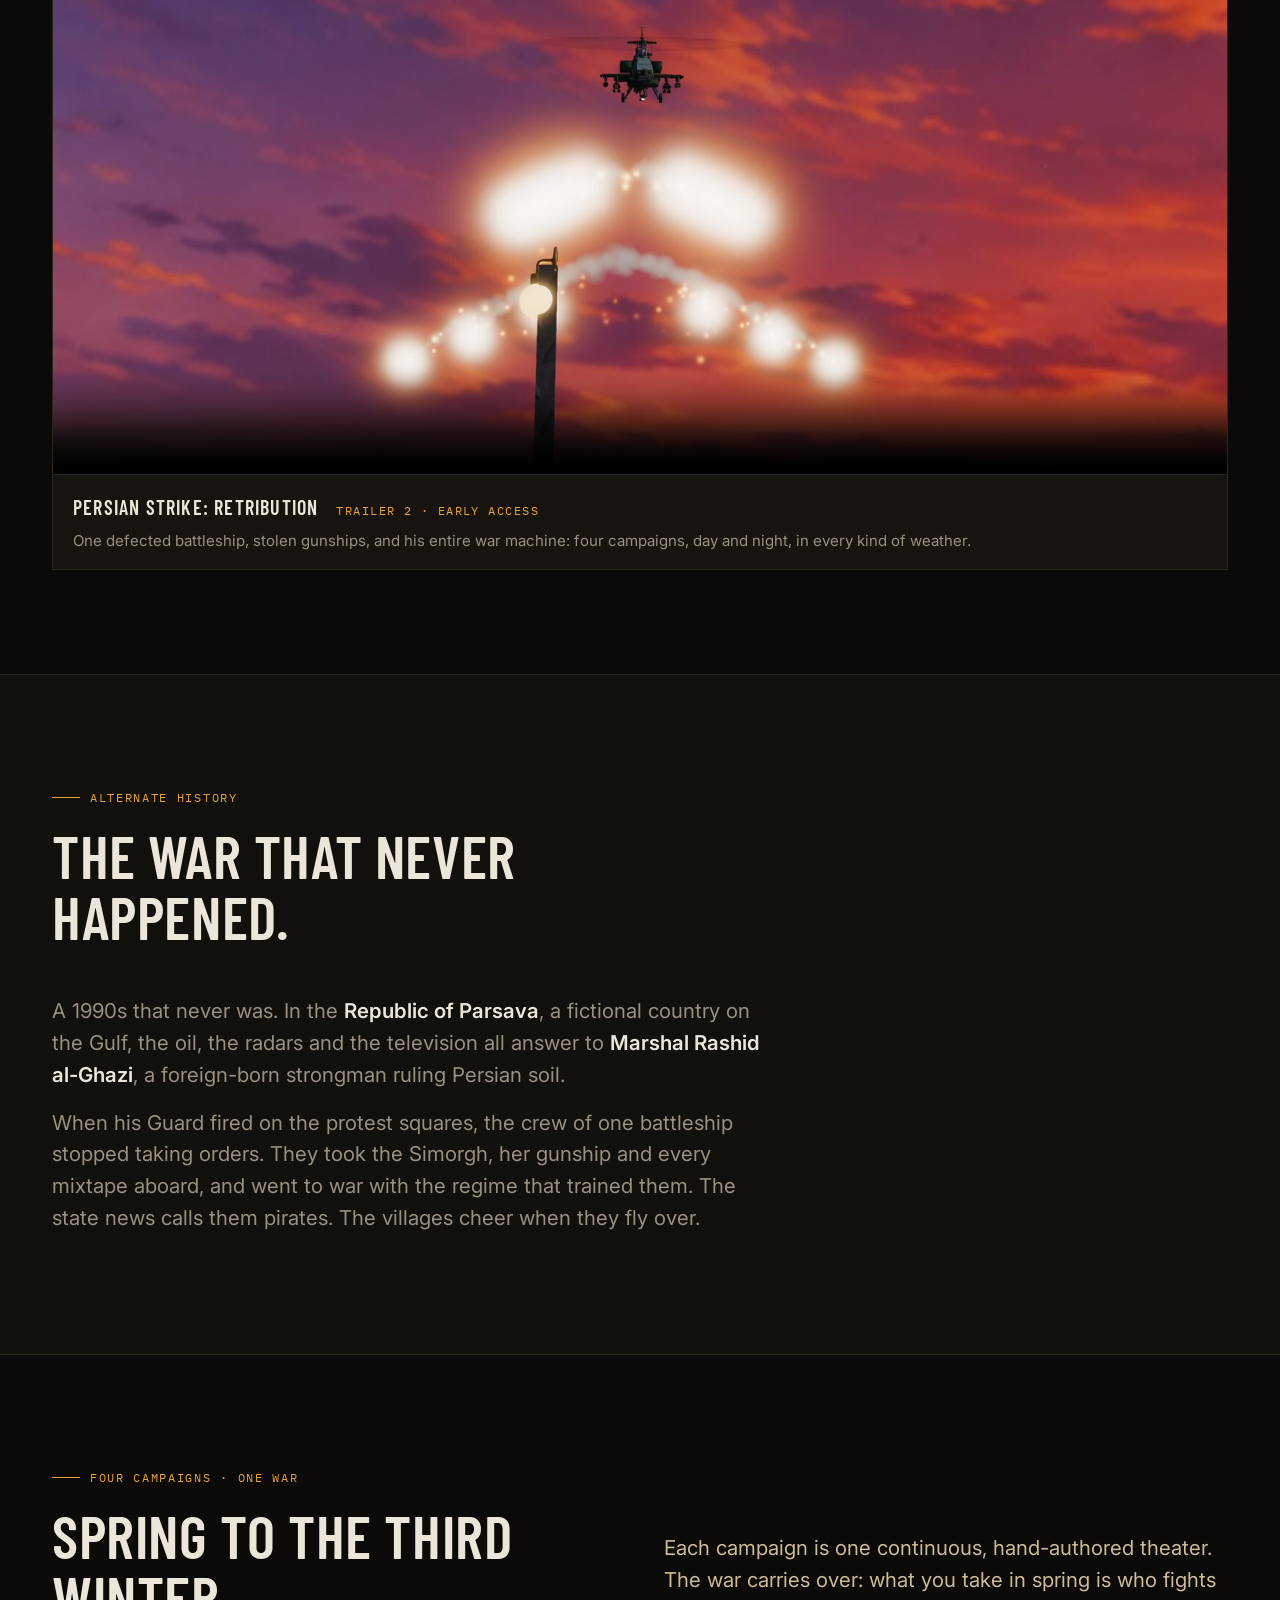
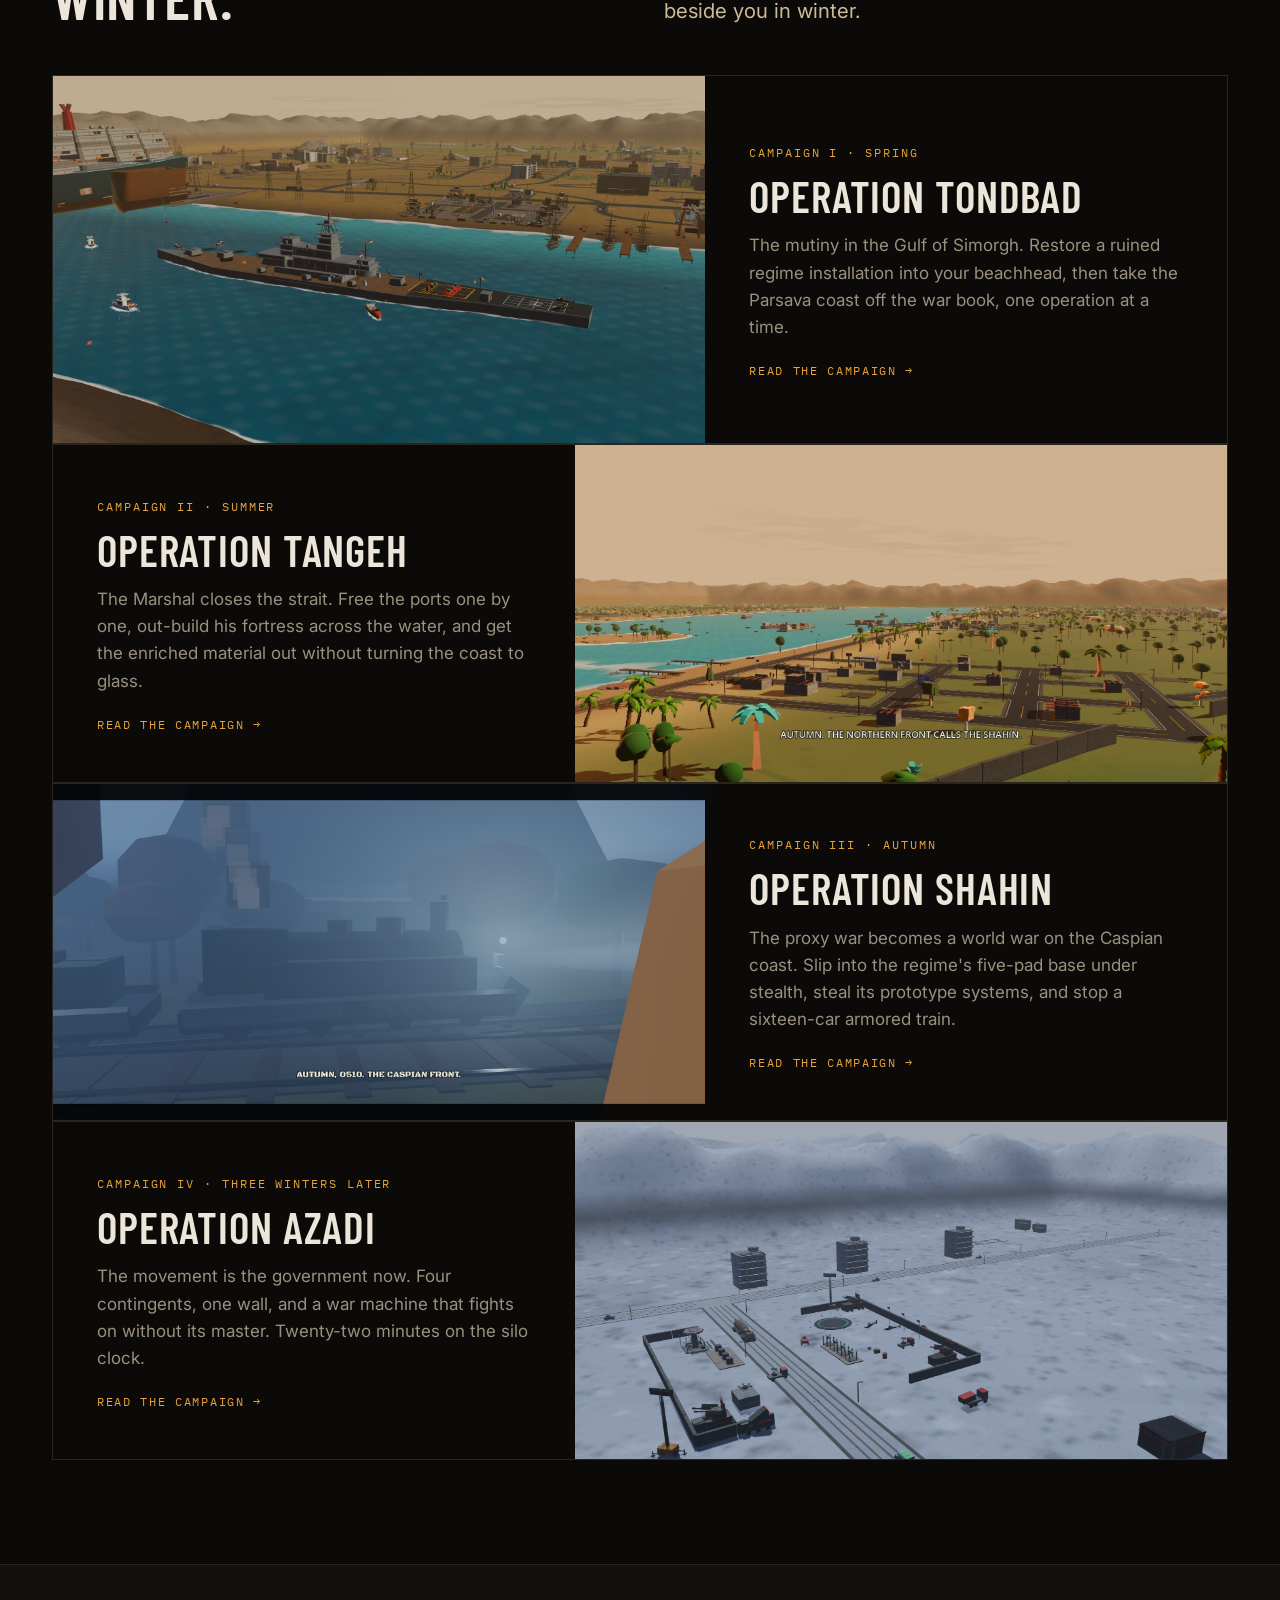
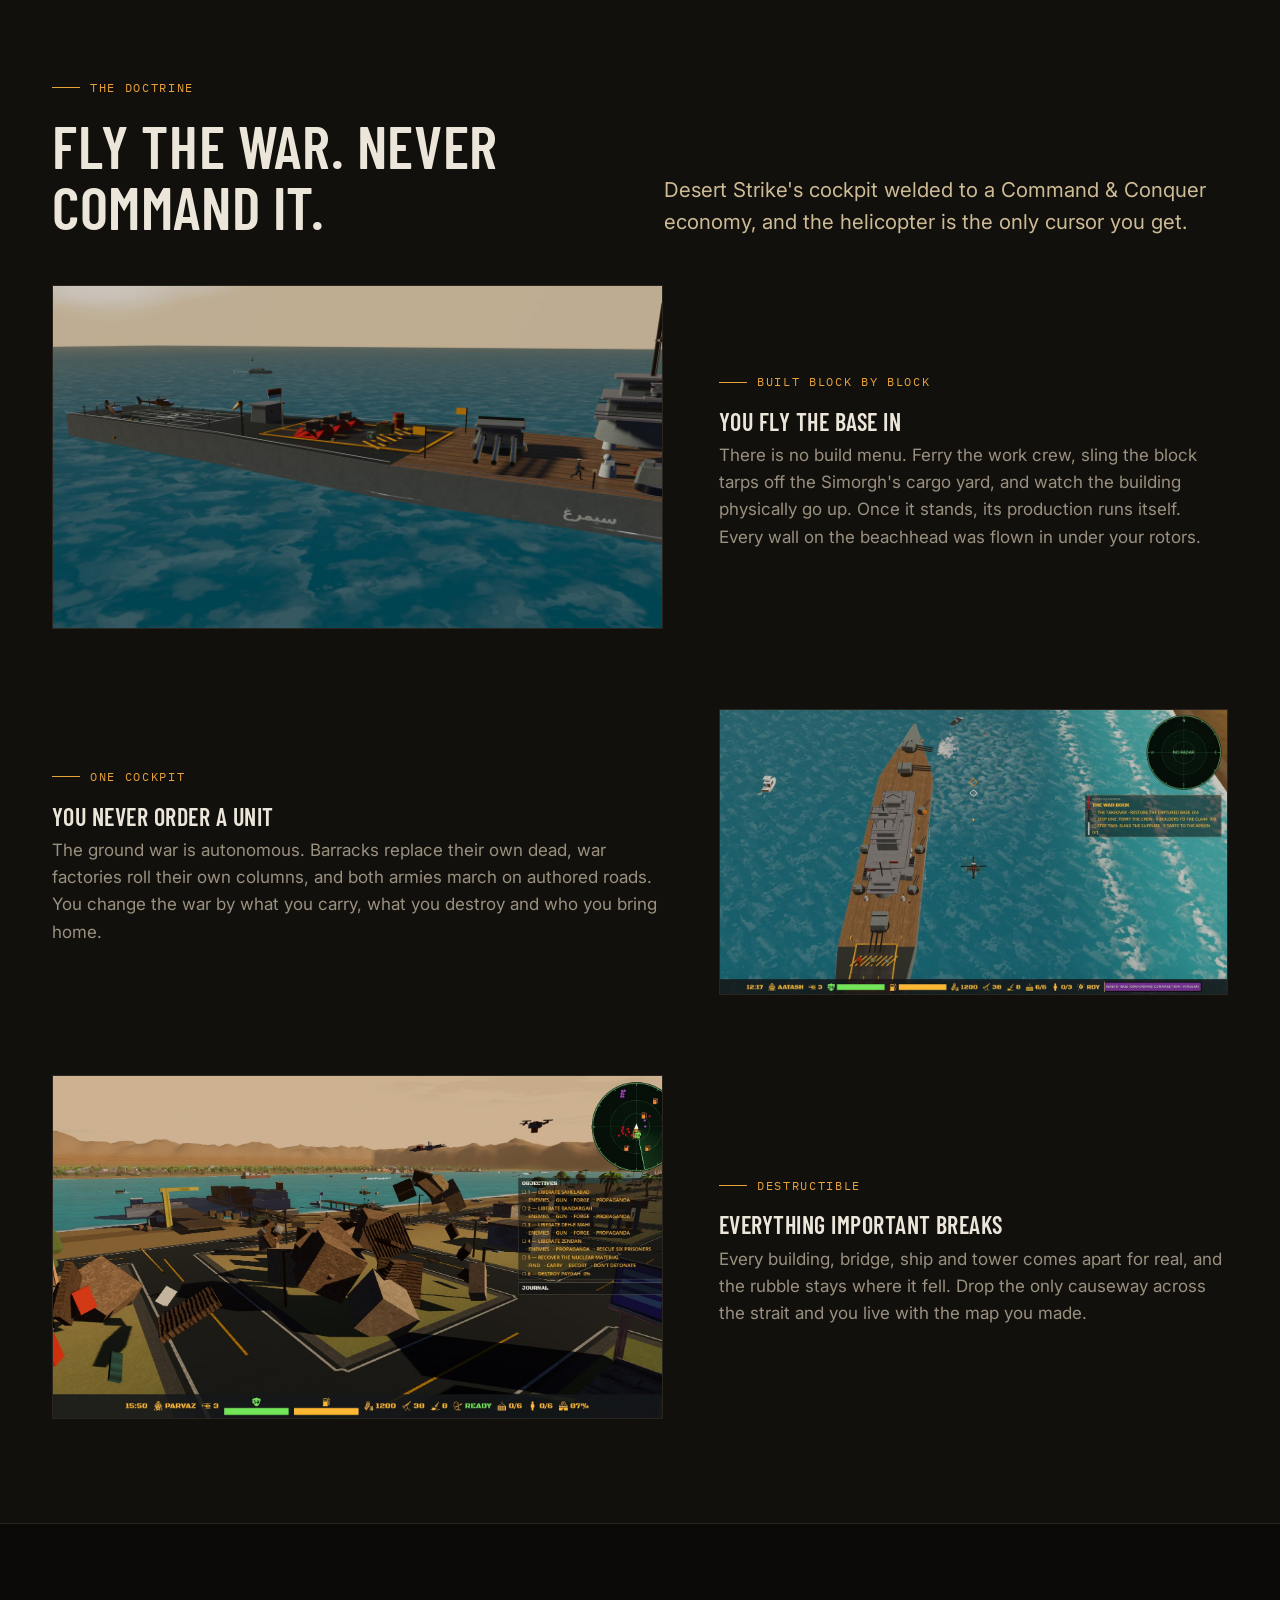
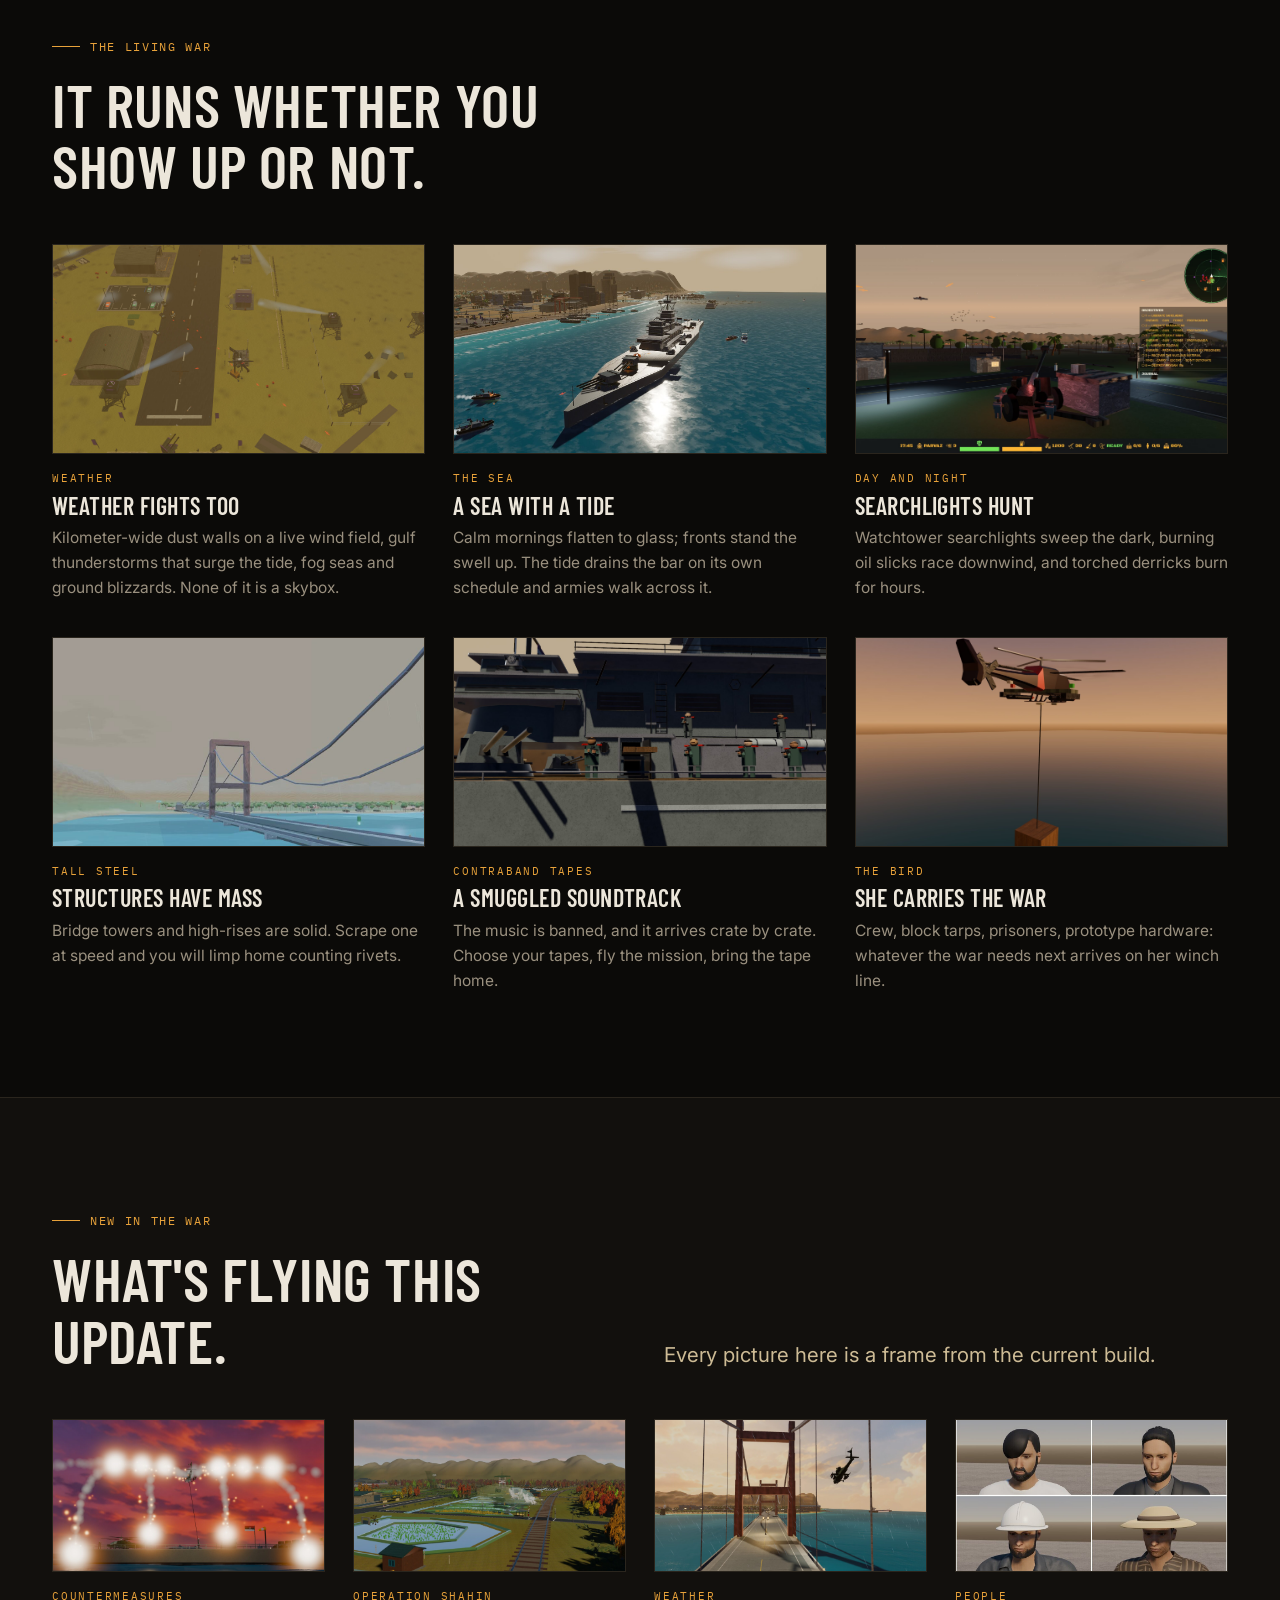
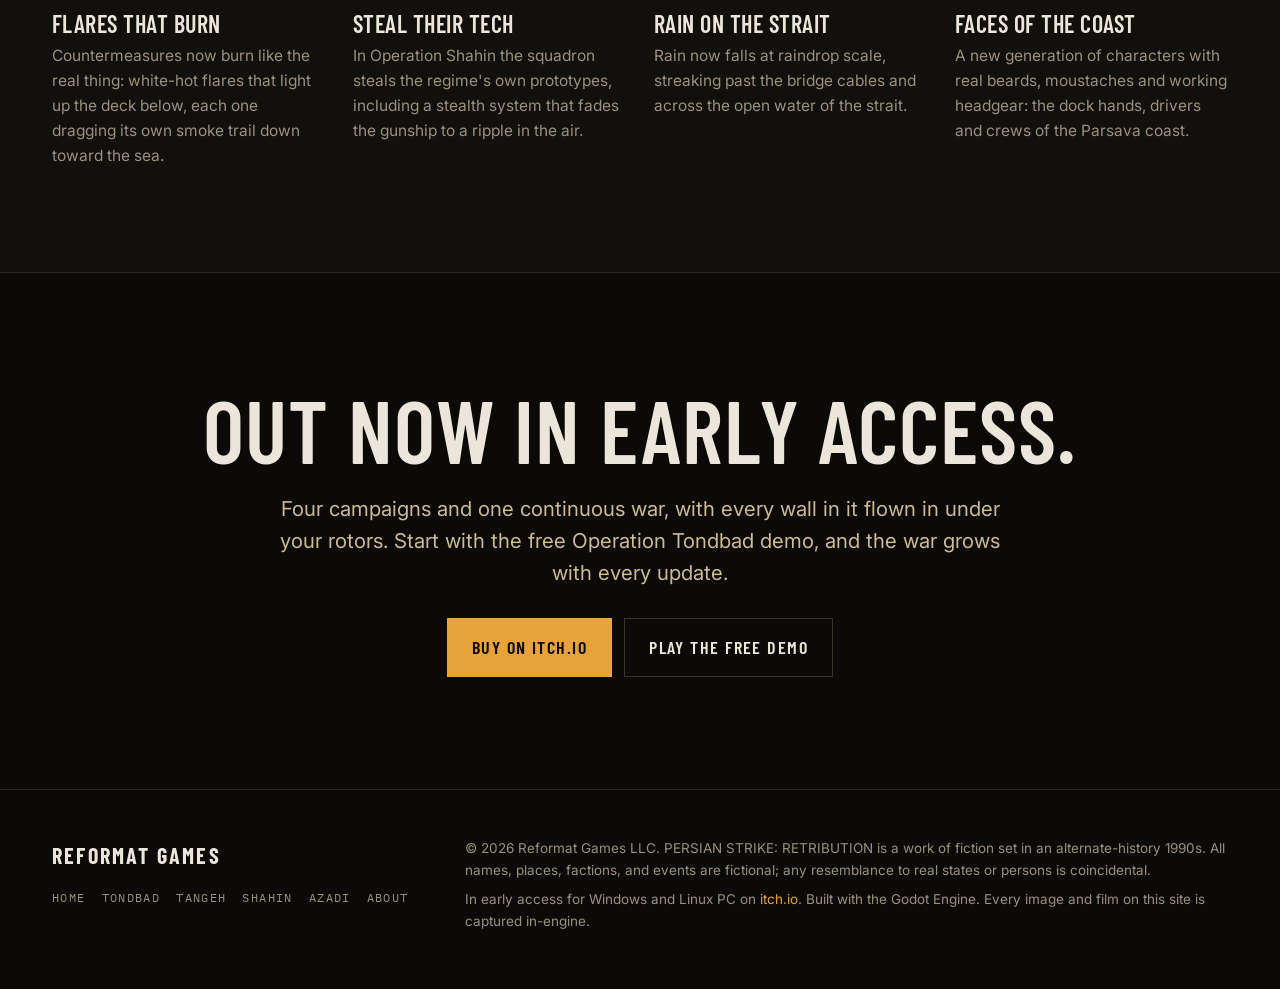
==== commit f909b6b4: "Redesign the site: documentary layout, rewritten pages, current Shahin and Azadi New design system (" ====
--- a/index.html
+++ b/index.html
@@ -3,284 +3,103 @@
 <head>
 <meta charset="utf-8">
 <meta name="viewport" content="width=device-width, initial-scale=1">
-<title>PERSIAN STRIKE: RETRIBUTION — a Reformat Games war</title>
-<meta name="description" content="An alternate-history 1990s gulf war that never happened: a Desert Strike–style rotary-wing war crossed with base-building — four seasonal campaigns, living weather, and a sea that fights back. From Reformat Games. Out now in early access for Windows PC on itch.io.">
+<title>PERSIAN STRIKE: RETRIBUTION — a helicopter war from Reformat Games</title>
+<meta name="description" content="An alternate-history 1990s gulf war: a Desert Strike-style helicopter war crossed with base-building, across four seasonal campaigns. Watch Trailer 2. In early access for Windows and Linux PC.">
 <link rel="canonical" href="https://persianstrike.com/">
 <meta name="robots" content="index, follow, max-image-preview:large">
-<meta name="theme-color" content="#0e0c09">
+<meta name="theme-color" content="#0b0a08">
 <meta property="og:type" content="website">
 <meta property="og:site_name" content="PERSIAN STRIKE: RETRIBUTION">
-<meta property="og:locale" content="en_US">
-<meta property="og:title" content="PERSIAN STRIKE: RETRIBUTION — a Reformat Games war">
-<meta property="og:description" content="Four campaigns. One war. An alternate-history strike war crossed with base-building. Out now in early access for Windows PC on itch.io.">
-<meta property="og:image" content="https://persianstrike.com/media/menu_backplate.png">
-<meta property="og:image:alt" content="Pixel-art key art: a gunship silhouetted over dark water, oil derricks burning on the horizon under a crescent moon.">
+<meta property="og:title" content="PERSIAN STRIKE: RETRIBUTION — a helicopter war from Reformat Games">
+<meta property="og:description" content="An alternate-history 1990s gulf war: a Desert Strike-style helicopter war crossed with base-building, across four seasonal campaigns. Watch Trailer 2. In early access for Windows and Linux PC.">
+<meta property="og:image" content="https://persianstrike.com/media/still_c1_simorgh.jpg">
 <meta property="og:url" content="https://persianstrike.com/">
 <meta name="twitter:card" content="summary_large_image">
-<meta name="twitter:title" content="PERSIAN STRIKE: RETRIBUTION">
-<meta name="twitter:description" content="Four campaigns. One war. An alternate-history strike war crossed with base-building. Out now in early access for Windows PC on itch.io.">
-<meta name="twitter:image" content="https://persianstrike.com/media/menu_backplate.png">
-<meta name="twitter:image:alt" content="Pixel-art key art: a gunship silhouetted over dark water, oil derricks burning on the horizon under a crescent moon.">
-<link rel="icon" href="data:image/svg+xml,<svg xmlns=%22http://www.w3.org/2000/svg%22 viewBox=%220 0 100 100%22><text y=%22.9em%22 font-size=%2290%22>🚁</text></svg>">
+<meta name="twitter:image" content="https://persianstrike.com/media/still_c1_simorgh.jpg">
+<link rel="icon" href="data:image/svg+xml,<svg xmlns=%22http://www.w3.org/2000/svg%22 viewBox=%220 0 100 100%22><rect width=%22100%22 height=%2233%22 fill=%22%23b8261e%22/><rect y=%2233%22 width=%22100%22 height=%2234%22 fill=%22%23050505%22/><rect y=%2267%22 width=%22100%22 height=%2233%22 fill=%22%23efe9dd%22/></svg>">
 <link rel="preconnect" href="https://fonts.googleapis.com">
 <link rel="preconnect" href="https://fonts.gstatic.com" crossorigin>
-<link href="https://fonts.googleapis.com/css2?family=Open+Sans:wght@400;600;700&display=swap" rel="stylesheet">
+<link href="https://fonts.googleapis.com/css2?family=Barlow+Condensed:wght@500;600;700&family=IBM+Plex+Mono:wght@400;500&family=Inter:wght@400;500;600&display=swap" rel="stylesheet">
 <link rel="stylesheet" href="styles.css">
-<script type="application/ld+json">
-{
-  "@context": "https://schema.org",
-  "@type": "VideoGame",
-  "name": "PERSIAN STRIKE: RETRIBUTION",
-  "url": "https://persianstrike.com/",
-  "image": "https://persianstrike.com/media/menu_backplate.png",
-  "description": "An alternate-history 1990s gulf war that never happened. A Desert Strike–style rotary-wing war crossed with base-building: four seasonal campaigns, living weather, a destructible country, and a sea that fights back. Out now in early access for Windows PC.",
-  "genre": ["Action", "Strategy"],
-  "gamePlatform": "PC (Microsoft Windows)",
-  "playMode": "SinglePlayer",
-  "publisher": { "@type": "Organization", "name": "Reformat Games" },
-  "author": { "@type": "Organization", "name": "Reformat Games" },
-  "offers": {
-    "@type": "Offer",
-    "url": "https://reformatgames.itch.io/persian-strike-retribution",
-    "price": "5.00",
-    "priceCurrency": "USD",
-    "availability": "https://schema.org/InStock"
-  }
-}
-</script>
+<script type="application/ld+json">{"@context": "https://schema.org", "@type": "VideoGame", "name": "PERSIAN STRIKE: RETRIBUTION", "url": "https://persianstrike.com/", "image": "https://persianstrike.com/media/still_c1_simorgh.jpg", "description": "An alternate-history 1990s gulf war: a Desert Strike-style helicopter war crossed with base-building, across four seasonal campaigns. In early access for Windows and Linux PC.", "genre": ["Action", "Strategy"], "gamePlatform": ["PC (Microsoft Windows)", "PC (Linux)"], "playMode": "SinglePlayer", "publisher": {"@type": "Organization", "name": "Reformat Games"}, "author": {"@type": "Organization", "name": "Reformat Games"}, "offers": {"@type": "Offer", "url": "https://reformatgames.itch.io/persian-strike-retribution", "price": "5.00", "priceCurrency": "USD", "availability": "https://schema.org/InStock"}}</script>
+<script type="application/ld+json">{"@context": "https://schema.org", "@type": "VideoObject", "name": "PERSIAN STRIKE: RETRIBUTION — Trailer 2", "description": "Trailer 2, cut from the current early-access build.", "thumbnailUrl": "https://persianstrike.com/media/trailer2_poster.jpg", "uploadDate": "2026-10-21", "contentUrl": "https://raw.githubusercontent.com/rhicksrad/persian-strike/main/media/trailer2.mp4"}</script>
 </head>
 <body>
+<header class="nav"><div class="wrap">
+  <a class="brand" href="index.html">Persian Strike <span>Retribution</span></a>
+  <nav class="links"><a href="index.html" aria-current="page">Home</a><a href="c1.html">Tondbad</a><a href="c2.html">Tangeh</a><a href="c3.html">Shahin</a><a href="c4.html">Azadi</a><a href="about.html">About</a><a class="buy" href="https://reformatgames.itch.io/persian-strike-retribution" target="_blank" rel="noopener">Buy · Early access</a></nav>
+</div></header>
 
-<nav>
-  <a class="brand" href="index.html">PERSIAN STRIKE: <em>RETRIBUTION</em></a>
-  <span class="links">
-    <a href="index.html" class="active">Home</a>
-    <a href="c1.html">Tondbad</a>
-    <a href="c2.html">Tangeh</a>
-    <a href="c3.html">Shahin</a>
-    <a href="c4.html">Azadi</a>
-    <a href="about.html">About</a>
-    <a class="buy" href="https://reformatgames.itch.io/persian-strike-retribution" target="_blank" rel="noopener">Buy</a>
-  </span>
-</nav>
+<div class="hero-frame"><img src="media/still_c1_simorgh.jpg" alt="The battleship Simorgh at anchor in the Gulf of Simorgh" fetchpriority="high"></div>
+<div class="rule"></div>
+<section class="hero-title"><div class="wrap">
+  <div>
+    <div class="studio">Reformat Games presents</div>
+    <h1>Persian Strike<span>Retribution</span></h1>
+  </div>
+  <div>
+    <p class="pitch">One defected battleship. One stolen gunship. A helicopter war in the Desert Strike tradition, crossed with a base you found, feed and defend, all flown from one cockpit.</p>
+    <div class="cta"><a class="btn primary" href="https://reformatgames.itch.io/persian-strike-retribution" target="_blank" rel="noopener">Buy on itch.io</a><a class="btn" href="#trailer">Watch the trailer</a></div>
+    <div class="meta">Early access · Windows &amp; Linux PC · Free demo: Operation Tondbad</div>
+  </div>
+</div></section>
 
-<header class="hero">
-  <div class="hero-inner">
-    <div class="kicker"><b>Reformat Games</b> presents</div>
-    <h1 class="title"><span class="strike">PERSIAN STRIKE</span><span class="retrib">RETRIBUTION</span></h1>
-    <p class="subline">A rotary-wing strike war in the 16-bit tradition, crossed with a base you found, feed, and defend — flown from one cockpit.</p>
-    <div class="cta-row">
-      <a class="btn solid" href="https://reformatgames.itch.io/persian-strike-retribution" target="_blank" rel="noopener">Buy now on itch.io</a>
-      <a class="btn" href="c1.html">Start the war story</a>
-    </div>
-    <div class="platform">Out now in early access — Windows PC</div>
-  </div>
-  <img class="hero-art" src="media/menu_backplate.png" width="1747" height="900" fetchpriority="high" alt="Pixel-art key art: a gunship silhouetted over dark water, oil derricks burning on the horizon under a crescent moon.">
-  <div class="tricolor"><span></span><span></span><span></span></div>
-</header>
+<section class="block " id="trailer"><div class="wrap">
+<div class="head"><div><span class="label">Trailer 2</span><h2>Watch the war.</h2></div><p class="lede">Ninety seconds of the current build. Every shot was flown and filmed in the game, with the game's own sound under the score.</p></div><figure class="film">
+  <video controls preload="none" poster="media/trailer2_poster.jpg"><source src="https://raw.githubusercontent.com/rhicksrad/persian-strike/main/media/trailer2.mp4" type="video/mp4"></video>
+  <figcaption><span class="t">Persian Strike: Retribution</span><span class="m">Trailer 2 · Early access</span><span class="d">One defected battleship, stolen gunships, and his entire war machine: four campaigns, day and night, in every kind of weather.</span></figcaption>
+</figure>
+</div></section>
 
-<section id="trailer">
-  <div class="wrap tight">
-    <span class="stamp">Trailer 2</span>
-    <h2>Watch the war.</h2>
-    <p class="lede">Ninety seconds of the current build. Every shot was flown and filmed in the game, with the game's own sound under the score.</p>
-    <div class="film">
-      <video controls preload="none" poster="media/trailer2_poster.jpg">
-        <source src="https://raw.githubusercontent.com/rhicksrad/persian-strike/main/media/trailer2.mp4" type="video/mp4">
-      </video>
-      <div class="plate">
-        <span class="op">PERSIAN STRIKE: RETRIBUTION</span>
-        <span class="season">Trailer 2 · Early access</span>
-        <span class="desc">One defected battleship, stolen gunships, and his entire war machine: four campaigns, day and night, in every kind of weather.</span>
-      </div>
-    </div>
-  </div>
-</section>
+<section class="block alt"><div class="wrap">
+<div class="head"><div><span class="label">Alternate history</span><h2>The war that never happened.</h2></div><div></div></div><div class="prose">
+<p class="lede">A 1990s that never was. In the <b>Republic of Parsava</b>, a fictional country on the Gulf, the oil, the radars and the television all answer to <b>Marshal Rashid al-Ghazi</b>, a foreign-born strongman ruling Persian soil.</p>
+<p class="lede">When his Guard fired on the protest squares, the crew of one battleship stopped taking orders. They took the Simorgh, her gunship and every mixtape aboard, and went to war with the regime that trained them. The state news calls them pirates. The villages cheer when they fly over.</p>
+</div>
+</div></section>
 
-<div class="tricolor"><span></span><span></span><span></span></div>
+<section class="block "><div class="wrap">
+<div class="head"><div><span class="label">Four campaigns · one war</span><h2>Spring to the third winter.</h2></div><p class="lede">Each campaign is one continuous, hand-authored theater. The war carries over: what you take in spring is who fights beside you in winter.</p></div><div class="campaigns">
+<a class="camp" href="c1.html"><div class="pic"><img src="media/beat_spring_v2.jpg" alt="The battleship Simorgh under way off the Tondbad coast, escorts alongside" loading="lazy"></div><div class="txt"><div class="num">Campaign I · Spring</div><h3>Operation Tondbad</h3><p>The mutiny in the Gulf of Simorgh. Restore a ruined regime installation into your beachhead, then take the Parsava coast off the war book, one operation at a time.</p><span class="go">Read the campaign →</span></div></a>
+<a class="camp" href="c2.html"><div class="pic"><img src="media/beat_summer.jpg" alt="The liberated eastern shore of the strait, ports rebuilt and lanes reopened" loading="lazy"></div><div class="txt"><div class="num">Campaign II · Summer</div><h3>Operation Tangeh</h3><p>The Marshal closes the strait. Free the ports one by one, out-build his fortress across the water, and get the enriched material out without turning the coast to glass.</p><span class="go">Read the campaign →</span></div></a>
+<a class="camp" href="c3.html"><div class="pic"><img src="media/still_c3_train.jpg" alt="The armored battle train looming out of Caspian fog, headlamp burning" loading="lazy"></div><div class="txt"><div class="num">Campaign III · Autumn</div><h3>Operation Shahin</h3><p>The proxy war becomes a world war on the Caspian coast. Slip into the regime's five-pad base under stealth, steal its prototype systems, and stop a sixteen-car armored train.</p><span class="go">Read the campaign →</span></div></a>
+<a class="camp" href="c4.html"><div class="pic"><img src="media/still_c4_khoshgeleh.jpg" alt="The Khoshgeleh rising over the snowbound capital war machine" loading="lazy"></div><div class="txt"><div class="num">Campaign IV · Three winters later</div><h3>Operation Azadi</h3><p>The movement is the government now. Four contingents, one wall, and a war machine that fights on without its master. Twenty-two minutes on the silo clock.</p><span class="go">Read the campaign →</span></div></a>
+</div>
+</div></section>
 
-<section id="new">
-  <div class="wrap">
-    <span class="stamp">New in the war</span>
-    <h2>What's flying this update.</h2>
-    <p class="lede">Every picture here is a frame from the current build.</p>
-    <div class="feat-grid">
-      <div class="feat">
-        <img src="media/new_flares.jpg" alt="A gunship over the battleship deck at sunset, a full salvo of flares arcing out on smoke trails" loading="lazy">
-        <div class="body">
-          <h3>FLARES THAT BURN</h3>
-          <p>Countermeasures now burn like the real thing: white-hot flares that light up the deck below, each one dragging its own smoke trail down toward the sea.</p>
-        </div>
-      </div>
-      <div class="feat">
-        <img src="media/new_stealth.jpg" alt="A gunship fading to a glassy outline over autumn paddies and a rail line in the north" loading="lazy">
-        <div class="body">
-          <h3>STEAL THEIR TECH</h3>
-          <p>In Operation Shahin the squadron steals the regime's own prototypes, including a stealth system that fades the gunship to a ripple in the air.</p>
-        </div>
-      </div>
-      <div class="feat">
-        <img src="media/new_rain.jpg" alt="A gunship banking past the suspension bridge tower as rain streaks across the strait" loading="lazy">
-        <div class="body">
-          <h3>RAIN ON THE STRAIT</h3>
-          <p>Rain now falls at raindrop scale, streaking past the bridge cables and across the open water of the strait.</p>
-        </div>
-      </div>
-      <div class="feat">
-        <img src="media/new_beards.jpg" alt="Four men of the Parsava coast: two bearded, one in a hard hat, one in a sun hat" loading="lazy">
-        <div class="body">
-          <h3>FACES OF THE COAST</h3>
-          <p>A new generation of characters with real beards, moustaches and working headgear: the dock hands, drivers and crews of the Parsava coast.</p>
-        </div>
-      </div>
-    </div>
-  </div>
-</section>
+<section class="block alt"><div class="wrap">
+<div class="head"><div><span class="label">The doctrine</span><h2>Fly the war. Never command it.</h2></div><p class="lede">Desert Strike's cockpit welded to a Command &amp; Conquer economy, and the helicopter is the only cursor you get.</p></div><div class="split"><img src="media/tile_blocks_v2.jpg" alt="Block tarps rigged on the Simorgh&#x27;s stern cargo yard, ready for the sling" loading="lazy"><div><span class="label">Built block by block</span><h3>You fly the base in</h3><p>There is no build menu. Ferry the work crew, sling the block tarps off the Simorgh's cargo yard, and watch the building physically go up. Once it stands, its production runs itself.</p><p>Every wall on the beachhead was flown in under your rotors.</p></div></div><div class="split flip"><img src="media/tile_cockpit_v2.jpg" alt="Gameplay over the battleship deck with objectives and radar" loading="lazy"><div><span class="label">One cockpit</span><h3>You never order a unit</h3><p>The ground war is autonomous. Barracks replace their own dead, war factories roll their own columns, and both armies march on authored roads. You change the war by what you carry, what you destroy and who you bring home.</p></div></div><div class="split"><img src="media/action_demolition.jpg" alt="Two harbor-city buildings caught mid-collapse, blocks airborne" loading="lazy"><div><span class="label">Destructible</span><h3>Everything important breaks</h3><p>Every building, bridge, ship and tower comes apart for real, and the rubble stays where it fell. Drop the only causeway across the strait and you live with the map you made.</p></div></div>
+</div></section>
 
-<div class="tricolor"><span></span><span></span><span></span></div>
+<section class="block "><div class="wrap">
+<div class="head"><div><span class="label">The living war</span><h2>It runs whether you show up or not.</h2></div><div></div></div><div class="grid g3">
+<article class="card"><img src="media/tile_weather_v2.jpg" alt="The airstrip drowned in the dust wall, searchlights and tracer fire cutting the murk" loading="lazy"><span class="k">Weather</span><h3>Weather fights too</h3><p>Kilometer-wide dust walls on a live wind field, gulf thunderstorms that surge the tide, fog seas and ground blizzards. None of it is a skybox.</p></article>
+<article class="card"><img src="media/tile_sea.jpg" alt="The battleship bow cutting turquoise water, the gunship alongside" loading="lazy"><span class="k">The sea</span><h3>A sea with a tide</h3><p>Calm mornings flatten to glass; fronts stand the swell up. The tide drains the bar on its own schedule and armies walk across it.</p></article>
+<article class="card"><img src="media/tile_livingwar.jpg" alt="The Bandar wall battery at dusk, incoming fire streaking in" loading="lazy"><span class="k">Day and night</span><h3>Searchlights hunt</h3><p>Watchtower searchlights sweep the dark, burning oil slicks race downwind, and torched derricks burn for hours.</p></article>
+<article class="card"><img src="media/tile_steel.jpg" alt="The causeway bridge tower rising over the strait in the rain" loading="lazy"><span class="k">Tall steel</span><h3>Structures have mass</h3><p>Bridge towers and high-rises are solid. Scrape one at speed and you will limp home counting rivets.</p></article>
+<article class="card"><img src="media/tile_tapes.jpg" alt="The rebel deck crew mustered along the battleship rail" loading="lazy"><span class="k">Contraband tapes</span><h3>A smuggled soundtrack</h3><p>The music is banned, and it arrives crate by crate. Choose your tapes, fly the mission, bring the tape home.</p></article>
+<article class="card"><img src="media/bird_winch.jpg" alt="The gunship hovering with a crate on the winch line over the gulf" loading="lazy"><span class="k">The bird</span><h3>She carries the war</h3><p>Crew, block tarps, prisoners, prototype hardware: whatever the war needs next arrives on her winch line.</p></article>
+</div>
+</div></section>
 
-<section id="story">
-  <div class="wrap">
-    <span class="stamp">Alternate history</span>
-    <h2>The war that never happened.</h2>
-    <p class="lede">A 1990s that never was. In the <b>Republic of Parsava</b> — a fictional country on the Gulf — the oil, the radars, and the television all answer to <b>Marshal Rashid al-Ghazi</b>, a foreign-born strongman ruling Persian soil. When his Guard fired on protesters, one battleship's crew stopped taking orders. Every name in this war tells you whose side it's on — ours speak Persian, his wear the regime's borrowed styling — the music is contraband, the state news calls us pirates, and the villages cheer when we fly over.</p>
-    <div class="beats">
-      <div class="beat">
-        <img src="media/beat_spring_v2.jpg" alt="The battleship Simorgh under way off the Tondbad coast, escorts alongside" loading="lazy">
-        <div class="body">
-          <span class="season">Spring — Operation Tondbad</span>
-          <h3>THE <em>MUTINY</em></h3>
-          <p>High noon in the Gulf of Simorgh: the admiral walks the plank, the Simorgh runs up the tricolor, and the squadron raises a beachhead on the regime's own coast — block by block, under a sky full of dust. By spring's end, <b>the coast is ours.</b></p>
-          <a class="go" href="c1.html">Campaign I — Operation Tondbad →</a>
-        </div>
-      </div>
-      <div class="beat">
-        <img src="media/beat_summer.jpg" alt="The liberated eastern shore of the strait, ports rebuilt and lanes reopened" loading="lazy">
-        <div class="body">
-          <span class="season">Summer — Operation Tangeh</span>
-          <h3>THE <em>STRAIT</em></h3>
-          <p>The Marshal and his foreign backers close Tangeh-ye Hormoz, and Bandar-e Azadi holds out on rations and salvage. Carry the revolution port by port, break open the Zendan, and get the enriched material out without turning the coast to glass. <b>The strait opens.</b></p>
-          <a class="go" href="c2.html">Campaign II — Operation Tangeh →</a>
-        </div>
-      </div>
-      <div class="beat">
-        <img src="media/beat_autumn.jpg" alt="First snow burying the autumn front under a darkening sky" loading="lazy">
-        <div class="body">
-          <span class="season">Autumn — Operation Shahin</span>
-          <h3>WORLD <em>WAR</em></h3>
-          <p>The reformed USSR and Pyongyang pick their side, and the word nobody wanted finally gets said out loud. On the Caspian front the relay war decides who owns the sky while an armored train prowls the coastal rails. Then the snow starts falling — <b>and doesn't stop for three winters.</b></p>
-          <a class="go" href="c3.html">Campaign III — Operation Shahin →</a>
-        </div>
-      </div>
-      <div class="beat">
-        <img src="media/beat_winter.jpg" alt="Snowbound Parsava at peace, the tricolor flying over a quiet checkpoint" loading="lazy">
-        <div class="body">
-          <span class="season">Winter — Operation Azadi · Three winters later</span>
-          <h3>FIRST <em>LIGHT</em></h3>
-          <p>Three years on, the Azadi movement <b>is</b> the government of Parsava — and al-Ghazi has wrapped the old capital in a war machine that fights on without him. Four contingents. One wall. Twenty-two minutes on the silo clock. At first light: <b>Parsava is free.</b></p>
-          <a class="go" href="c4.html">Campaign IV — Operation Azadi →</a>
-        </div>
-      </div>
-    </div>
-  </div>
-</section>
+<section class="block alt" id="new"><div class="wrap">
+<div class="head"><div><span class="label">New in the war</span><h2>What's flying this update.</h2></div><p class="lede">Every picture here is a frame from the current build.</p></div><div class="grid g4">
+<article class="card"><img src="media/new_flares.jpg" alt="A gunship over the battleship deck at sunset, a full salvo of flares arcing out on smoke trails" loading="lazy"><span class="k">Countermeasures</span><h3>Flares that burn</h3><p>Countermeasures now burn like the real thing: white-hot flares that light up the deck below, each one dragging its own smoke trail down toward the sea.</p></article>
+<article class="card"><img src="media/new_stealth.jpg" alt="A gunship fading to a glassy outline over autumn paddies and a rail line in the north" loading="lazy"><span class="k">Operation Shahin</span><h3>Steal their tech</h3><p>In Operation Shahin the squadron steals the regime's own prototypes, including a stealth system that fades the gunship to a ripple in the air.</p></article>
+<article class="card"><img src="media/new_rain.jpg" alt="A gunship banking past the suspension bridge tower as rain streaks across the strait" loading="lazy"><span class="k">Weather</span><h3>Rain on the strait</h3><p>Rain now falls at raindrop scale, streaking past the bridge cables and across the open water of the strait.</p></article>
+<article class="card"><img src="media/new_beards.jpg" alt="Four men of the Parsava coast: two bearded, one in a hard hat, one in a sun hat" loading="lazy"><span class="k">People</span><h3>Faces of the coast</h3><p>A new generation of characters with real beards, moustaches and working headgear: the dock hands, drivers and crews of the Parsava coast.</p></article>
+</div>
+</div></section>
 
-<div class="tricolor"><span></span><span></span><span></span></div>
+<section class="closer"><div class="wrap">
+  <h2>Out now in early access.</h2><p class="lede">Four campaigns and one continuous war, with every wall in it flown in under your rotors. Start with the free Operation Tondbad demo, and the war grows with every update.</p>
+  <div class="cta"><a class="btn primary" href="https://reformatgames.itch.io/persian-strike-retribution" target="_blank" rel="noopener">Buy on itch.io</a><a class="btn" href="https://reformatgames.itch.io/persian-strike-retribution" target="_blank" rel="noopener">Play the free demo</a></div>
+</div></section>
 
-<section id="bird">
-  <div class="wrap">
-    <span class="stamp">The airframe</span>
-    <h2>Meet the bird.</h2>
-    <p class="lede">She hauls the crew, slings the blocks, fires the rockets, and brings the tapes home. Whatever the war needs next, <b>it arrives under her rotors.</b></p>
-    <div class="bird-grid">
-      <a href="media/bird_lowpass.jpg" target="_blank" rel="noopener"><img src="media/bird_lowpass.jpg" alt="The gunship silhouetted in a low pass over sunset water" loading="lazy"><span class="cap">Low pass at last light</span></a>
-      <a href="media/bird_attack.jpg" target="_blank" rel="noopener"><img src="media/bird_attack.jpg" alt="Close underside view of the gunship on an attack run, gun lit, rockets underwing" loading="lazy"><span class="cap">Attack run — gun hot</span></a>
-      <a href="media/bird_winch.jpg" target="_blank" rel="noopener"><img src="media/bird_winch.jpg" alt="The gunship hovering with a crate on the winch line over the gulf" loading="lazy"><span class="cap">Sling load inbound</span></a>
-    </div>
-  </div>
-</section>
-
-<div class="tricolor"><span></span><span></span><span></span></div>
-
-<section id="war">
-  <div class="wrap">
-    <span class="stamp">The doctrine</span>
-    <h2>Fly the mouse. Found the base. Feed the war.</h2>
-    <p class="lede">Desert Strike's cockpit welded to a Command &amp; Conquer economy — <b>and the helicopter is the only cursor you get.</b></p>
-    <div class="feat-grid">
-      <div class="feat">
-        <img src="media/tile_cockpit_v2.jpg" alt="Top-down gameplay over the battleship deck with objectives and radar HUD" loading="lazy">
-        <div class="body">
-          <h3>ONE COCKPIT, WHOLE WAR</h3>
-          <p>You never order a unit. You <b>deliver</b> the war: sling-load the crew, the blocks, the guns. Once a building stands, its production runs itself.</p>
-        </div>
-      </div>
-      <div class="feat">
-        <img src="media/tile_blocks_v2.jpg" alt="Block tarps rigged on the Simorgh's stern cargo yard, ready for the sling" loading="lazy">
-        <div class="body">
-          <h3>BUILT BLOCK BY BLOCK</h3>
-          <p>Drop a tarp of loose blocks and a work crew, and watch the building physically go up. Barracks replace their own dead. Every wall you raise was flown in by you.</p>
-        </div>
-      </div>
-      <div class="feat">
-        <img src="media/tile_weather_v2.jpg" alt="The airstrip drowned in the dust wall, searchlights and tracer fire cutting the murk" loading="lazy">
-        <div class="body">
-          <h3>WEATHER IS A COMBATANT</h3>
-          <p>Kilometer-wide dust walls on a live wind field. Gulf thunderstorms that surge the tide. Fog seas, ground blizzards, noon dust devils on the flats. None of it is a skybox.</p>
-        </div>
-      </div>
-      <div class="feat">
-        <img src="media/tile_sea.jpg" alt="The battleship bow cutting turquoise water, the gunship alongside" loading="lazy">
-        <div class="body">
-          <h3>THE LIVING SEA</h3>
-          <p>Calm mornings flatten to glass and mirror your rotors; fronts stand the swell up and rip spray off the wave tops. The sea stops bullets, floats the fleet, and obeys the tide.</p>
-        </div>
-      </div>
-      <div class="feat">
-        <img src="media/action_demolition.jpg" alt="Two Bandargah buildings caught mid-collapse, blocks airborne, drones crossing overhead" loading="lazy">
-        <div class="body">
-          <h3>DESTRUCTIBLE ENVIRONMENTS</h3>
-          <p>Every building, bridge, ship, and tower breaks for real — and the regime hides caches and stay-behind guns in the rubble. <b>Demolition is a gamble worth taking.</b></p>
-        </div>
-      </div>
-      <div class="feat">
-        <img src="media/tile_livingwar.jpg" alt="The Bandar wall battery at dusk, drone swarm overhead and incoming fire streaking in" loading="lazy">
-        <div class="body">
-          <h3>THE LIVING WAR</h3>
-          <p>Watchtower searchlights hunt. Burning oil slicks race their fire fronts downwind. Tides drain the bar, torched derricks burn for hours, caravans keep walking. <b>The war runs whether you show up or not.</b></p>
-        </div>
-      </div>
-      <div class="feat">
-        <img src="media/tile_steel.jpg" alt="The POL-E AZADI bridge tower rising over the causeway in the rain" loading="lazy">
-        <div class="body">
-          <h3>TALL STEEL IS A WALL</h3>
-          <p>Bridge towers and high-rises aren't painted backdrop — they have mass, and your rotors know it. Scrape one at speed and you'll limp home counting rivets.</p>
-        </div>
-      </div>
-      <div class="feat">
-        <img src="media/tile_tapes.jpg" alt="The rebel deck crew mustered along the battleship rail" loading="lazy">
-        <div class="body">
-          <h3>CONTRABAND TAPES</h3>
-          <p>The soundtrack is smuggled in crate by crate — banned music for a banned squadron. Choose your tunes. Fly the mission. Bring the tape home.</p>
-        </div>
-      </div>
-    </div>
-  </div>
-</section>
-
-<div class="creed">
-  <h2>OUT <em>NOW.</em></h2>
-  <p>PERSIAN STRIKE: RETRIBUTION is out now in early access for Windows PC. Four campaigns, one continuous war, and every wall in it flown in under your rotors — get it on itch.io, fly the mutiny tonight, and the war grows with every update.</p>
-  <div class="cta-row">
-    <a class="btn solid" href="https://reformatgames.itch.io/persian-strike-retribution" target="_blank" rel="noopener">Buy on itch.io</a>
-  </div>
-</div>
-
-<footer>
-  <div class="df">REFORMAT <b>GAMES</b></div>
-  <p>© 2026 Reformat Games LLC. PERSIAN STRIKE: RETRIBUTION is a work of fiction. All names, places, factions, and events are fictional; any resemblance to real states or persons is coincidental.</p>
-  <p>Built with the Godot Engine. Assets CC0 or original.</p>
-</footer>
-
+<footer><div class="wrap">
+  <div><div class="studio">Reformat Games</div><div class="fnav"><a href="index.html" aria-current="page">Home</a><a href="c1.html">Tondbad</a><a href="c2.html">Tangeh</a><a href="c3.html">Shahin</a><a href="c4.html">Azadi</a><a href="about.html">About</a></div></div>
+  <div><p>© 2026 Reformat Games LLC. PERSIAN STRIKE: RETRIBUTION is a work of fiction set in an alternate-history 1990s. All names, places, factions, and events are fictional; any resemblance to real states or persons is coincidental.</p>
+  <p>In early access for Windows and Linux PC on <a href="https://reformatgames.itch.io/persian-strike-retribution" target="_blank" rel="noopener">itch.io</a>. Built with the Godot Engine. Every image and film on this site is captured in-engine.</p></div>
+</div></footer>
 </body>
 </html>
--- a/styles.css
+++ b/styles.css
@@ -1,229 +1,225 @@
-@font-face {
-  font-family: 'Black Ops One';
-  src: url('fonts/BlackOpsOne-Regular.ttf') format('truetype');
-  font-weight: 400;
-  font-display: swap;
-}
+/* PERSIAN STRIKE: RETRIBUTION — site styles.
+   Documentary register: full-bleed in-engine frames, condensed military
+   headings, mono dossier labels. Captions always sit outside the image. */
 :root {
-  --ink: #0e0c09;
-  --panel: #17130e;
-  --panel-2: #1e1913;
-  --sand: #d8c49a;
-  --saffron: #f0a92e;
-  --saffron-dim: #b57d1e;
-  --red: #bf261f;
-  --white: #f2ede4;
-  --grey: #a99f8f;
-  --line: #2c251b;
+  --ink: #0b0a08;
+  --ink-2: #12100d;
+  --panel: #171410;
+  --line: #2a251d;
+  --line-2: #3a3328;
+  --bone: #ece6da;
+  --sand: #cdbb95;
+  --dust: #9a907f;
+  --signal: #e8a23a;
+  --signal-2: #f3b65a;
+  --azadi-red: #b8261e;
+  --azadi-white: #efe9dd;
+  --head: 'Barlow Condensed', 'Arial Narrow', sans-serif;
+  --body: 'Inter', 'Segoe UI', system-ui, sans-serif;
+  --mono: 'IBM Plex Mono', ui-monospace, monospace;
+  --gutter: 32px;
+  --max: 1240px;
 }
 * { margin: 0; padding: 0; box-sizing: border-box; }
 html { scroll-behavior: smooth; }
 body {
-  background: var(--ink);
-  color: var(--white);
-  font-family: 'Open Sans', 'Segoe UI', sans-serif;
-  font-size: 18px;
-  line-height: 1.55;
-  -webkit-font-smoothing: antialiased;
-}
-h1, h2, h3, .stamp { font-family: 'Black Ops One', 'Open Sans', sans-serif; font-weight: 400; letter-spacing: .04em; }
-a { color: var(--saffron); text-decoration: none; }
+  background: var(--ink); color: var(--bone);
+  font-family: var(--body); font-size: 17px; line-height: 1.6;
+  -webkit-font-smoothing: antialiased; text-rendering: optimizeLegibility;
+}
 img, video { display: block; max-width: 100%; }
-section { scroll-margin-top: 72px; }
-
-.tricolor { height: 6px; display: grid; grid-template-rows: 1fr 1fr 1fr; }
-.tricolor span:nth-child(1) { background: var(--red); }
-.tricolor span:nth-child(2) { background: #111; }
-.tricolor span:nth-child(3) { background: var(--white); }
+a { color: var(--signal); text-decoration: none; }
+a:hover { color: var(--signal-2); }
+b, strong { color: var(--bone); font-weight: 600; }
+section { scroll-margin-top: 64px; }
+.wrap { max-width: var(--max); margin: 0 auto; padding: 0 var(--gutter); }
+@media (max-width: 700px) { :root { --gutter: 16px; } body { font-size: 16px; } }
+
+/* ---- type ---- */
+h1, h2, h3 { font-family: var(--head); font-weight: 600; text-transform: uppercase; line-height: 1.02; letter-spacing: .01em; }
+h2 { font-size: clamp(34px, 5vw, 60px); margin-bottom: 18px; }
+h3 { font-size: 24px; letter-spacing: .02em; margin-bottom: 8px; }
+.label {
+  display: inline-flex; align-items: center; gap: 10px;
+  font-family: var(--mono); font-size: 12px; letter-spacing: .14em; text-transform: uppercase;
+  color: var(--signal); margin-bottom: 18px;
+}
+.label::before { content: ""; width: 28px; height: 1px; background: var(--signal); }
+.lede { font-size: clamp(18px, 1.6vw, 21px); color: var(--sand); max-width: 760px; line-height: 1.55; }
+.lede + .lede { margin-top: 14px; }
+.prose p { color: var(--dust); margin-bottom: 16px; max-width: 720px; }
 
 /* ---- nav ---- */
-nav {
+.nav {
   position: sticky; top: 0; z-index: 50;
-  display: flex; align-items: center; gap: 28px;
-  padding: 14px 28px;
-  background: rgba(14,12,9,.92);
-  backdrop-filter: blur(8px);
+  background: rgba(11,10,8,.9); backdrop-filter: blur(10px);
   border-bottom: 1px solid var(--line);
 }
-nav .brand { font-family: 'Black Ops One', sans-serif; font-size: 15px; color: var(--white); letter-spacing: .08em; }
-nav .brand em { color: var(--saffron); font-style: normal; }
-nav .links { margin-left: auto; display: flex; gap: 22px; align-items: center; }
-nav .links a { font-weight: 700; font-size: 14px; letter-spacing: .14em; color: var(--grey); text-transform: uppercase; }
-nav .links a:hover { color: var(--saffron); }
-nav .links a.active { color: var(--saffron); }
-nav .links a.buy { color: var(--ink); background: var(--saffron); padding: 5px 13px 6px; }
-nav .links a.buy:hover { background: #ffc14d; color: var(--ink); }
-/* Phones: the brand plus seven links cannot share one row — they used to
-   spill off the right edge (the bar read "HOME TONDBAD TANGEH S") and drag
-   the whole page sideways. Wrap to two rows and centre both. */
-@media (max-width: 700px) {
-  nav { flex-wrap: wrap; justify-content: center; gap: 8px; padding: 10px 16px; }
-  nav .brand { flex: 1 0 100%; text-align: center; font-size: 14px; }
-  nav .links { margin-left: 0; width: 100%; flex-wrap: wrap; justify-content: center; gap: 4px 16px; }
-  /* 12px type needs the padding to reach a thumb-sized target */
-  nav .links a { font-size: 12px; letter-spacing: .08em; padding: 7px 2px; }
-  nav .links a.buy { padding: 7px 14px; }
-}
-
-/* ---- main hero: title plate on solid ink, the key art below it, clean ---- */
-header.hero { background: var(--ink); }
-.hero-inner { max-width: 1100px; margin: 0 auto; padding: 56px 28px 40px; width: 100%; text-align: center; }
-.kicker {
-  font-weight: 700; letter-spacing: .38em; font-size: 13px; text-transform: uppercase;
-  color: var(--sand); opacity: .9;
-}
-.kicker b { color: var(--saffron); }
-h1.title {
-  font-size: clamp(40px, 7.5vw, 96px);
-  line-height: .98;
-  margin: 18px 0 6px;
-}
-h1 .strike { color: var(--white); }
-h1 .retrib { color: var(--saffron); display: block; font-size: .48em; letter-spacing: .3em; margin-top: 10px; }
-.hero-art { display: block; width: 100%; image-rendering: pixelated; border-top: 1px solid var(--line); }
-.subline { color: var(--grey); font-size: 16px; max-width: 640px; margin: 18px auto 26px; }
-.cta-row { display: flex; gap: 16px; justify-content: center; flex-wrap: wrap; }
+.nav .wrap { display: flex; align-items: center; gap: 24px; height: 60px; }
+.nav .brand { font-family: var(--head); font-weight: 700; font-size: 20px; letter-spacing: .06em; color: var(--bone); text-transform: uppercase; white-space: nowrap; }
+.nav .brand span { color: var(--signal); }
+.nav .links { margin-left: auto; display: flex; align-items: center; gap: 22px; }
+.nav .links a { font-family: var(--mono); font-size: 12px; letter-spacing: .14em; text-transform: uppercase; color: var(--dust); }
+.nav .links a:hover, .nav .links a[aria-current] { color: var(--bone); }
+.nav .links a[aria-current] { box-shadow: inset 0 -2px 0 var(--signal); padding-bottom: 4px; }
+.nav .links a.buy { color: var(--ink); background: var(--signal); padding: 8px 14px; }
+.nav .links a.buy:hover { background: var(--signal-2); }
+@media (max-width: 900px) {
+  .nav .wrap { flex-wrap: wrap; height: auto; padding-top: 10px; padding-bottom: 8px; gap: 4px; }
+  .nav .brand { font-size: 17px; }
+  .nav .links { margin-left: 0; width: 100%; flex-wrap: wrap; gap: 2px 14px; }
+  .nav .links a { font-size: 11px; padding: 6px 0; }
+  .nav .links a.buy { margin-left: auto; padding: 6px 12px; }
+}
+
+/* ---- tricolor rule ---- */
+.rule { height: 4px; background: linear-gradient(90deg, var(--azadi-red) 0 33.3%, #050505 33.3% 66.6%, var(--azadi-white) 66.6%); }
+
+/* ---- home hero: full-bleed frame, title block beneath it ---- */
+.hero-frame { background: #000; }
+.hero-frame img { width: 100%; height: min(78vh, 56.25vw); min-height: 260px; object-fit: cover; }
+.hero-title { border-bottom: 1px solid var(--line); }
+.hero-title .wrap { display: grid; grid-template-columns: 1.3fr 1fr; gap: 48px; align-items: end; padding-top: 48px; padding-bottom: 56px; }
+.hero-title .studio { font-family: var(--mono); font-size: 12px; letter-spacing: .2em; text-transform: uppercase; color: var(--dust); margin-bottom: 14px; }
+.hero-title h1 { font-size: clamp(52px, 8.4vw, 118px); font-weight: 700; line-height: .9; }
+.hero-title h1 span { display: block; color: var(--signal); font-size: .44em; letter-spacing: .32em; margin-top: 12px; font-weight: 600; }
+.hero-title .pitch { color: var(--sand); font-size: 19px; margin-bottom: 26px; }
+.hero-title .meta { margin-top: 18px; font-family: var(--mono); font-size: 12px; letter-spacing: .12em; text-transform: uppercase; color: var(--dust); }
+@media (max-width: 860px) { .hero-title .wrap { grid-template-columns: 1fr; gap: 24px; padding-top: 32px; padding-bottom: 40px; } }
+
+/* ---- buttons ---- */
+.cta { display: flex; gap: 12px; flex-wrap: wrap; }
 .btn {
-  display: inline-block; padding: 13px 30px;
-  font-family: 'Black Ops One', sans-serif; font-size: 15px; letter-spacing: .1em; text-transform: uppercase;
-  border: 2px solid var(--saffron); color: var(--saffron);
-  transition: all .15s ease;
-}
-.btn:hover { background: var(--saffron); color: var(--ink); }
-.btn.solid { background: var(--red); border-color: var(--red); color: var(--white); }
-.btn.solid:hover { background: #d93a31; border-color: #d93a31; }
-.platform { margin-top: 22px; font-size: 13px; letter-spacing: .22em; text-transform: uppercase; color: var(--grey); }
-
-/* ---- campaign page hero: title plate on panel, the still below it, clean ---- */
-header.page-hero { background: var(--panel); }
-.page-hero-inner { max-width: 1100px; margin: 0 auto; padding: 56px 28px 36px; width: 100%; }
-.page-hero-art { display: block; width: 100%; aspect-ratio: 1920 / 991; object-fit: cover; border-top: 1px solid var(--line); }
-.page-hero h1 { font-size: clamp(32px, 5.2vw, 64px); line-height: 1.02; }
-.page-hero h1 em { color: var(--saffron); font-style: normal; }
-.page-hero .season { font-size: 13px; font-weight: 700; letter-spacing: .3em; color: var(--red); text-transform: uppercase; }
-.page-hero .tag { color: var(--sand); font-size: 18px; font-weight: 600; margin-top: 10px; max-width: 720px; }
-
-/* ---- sections ---- */
-.wrap { max-width: 1100px; margin: 0 auto; padding: 84px 28px; }
-.wrap.tight { padding: 56px 28px; }
-/* Desktop's 84px gutters make a phone scroll through a lot of empty ink;
-   tighten the rhythm and reclaim the side margins for the text itself. */
-@media (max-width: 700px) {
-  .wrap { padding: 52px 18px; }
-  .wrap.tight { padding: 36px 18px; }
-  .hero-inner { padding: 40px 18px 32px; }
-  .page-hero-inner { padding: 40px 18px 28px; }
-}
-.stamp {
-  display: inline-block; font-size: 13px; letter-spacing: .3em; text-transform: uppercase;
-  color: var(--ink); background: var(--saffron); padding: 4px 14px; margin-bottom: 18px;
-}
-h2 { font-size: clamp(28px, 4vw, 44px); margin-bottom: 10px; }
-.lede { color: var(--grey); max-width: 760px; font-size: 19px; margin-bottom: 44px; }
-.lede b { color: var(--sand); }
-
-/* ---- films ---- */
-.film { background: var(--panel); border: 1px solid var(--line); }
-.film video { width: 100%; aspect-ratio: 1920 / 1080; background: #000; }
-.film .plate { padding: 16px 20px 18px; display: flex; align-items: baseline; gap: 14px; flex-wrap: wrap; }
-.film .op { font-family: 'Black Ops One', sans-serif; font-size: 17px; color: var(--saffron); letter-spacing: .06em; }
-.film .season { font-size: 13px; font-weight: 700; letter-spacing: .24em; color: var(--red); text-transform: uppercase; }
-.film .desc { flex-basis: 100%; color: var(--grey); font-size: 15.5px; }
-
-/* ---- story beats ---- */
-.beats { display: grid; gap: 20px; }
-.beat { display: grid; grid-template-columns: 340px 1fr; gap: 0; background: var(--panel); border: 1px solid var(--line); overflow: hidden; align-items: stretch; }
-.beat img { width: 100%; height: 100%; object-fit: cover; display: block; }
-.beat .body { padding: 18px 24px 20px; }
-.beat .season { font-size: 12px; font-weight: 700; letter-spacing: .26em; color: var(--red); text-transform: uppercase; }
-.beat h3 { font-size: 20px; color: var(--white); margin: 4px 0 8px; }
-.beat h3 em { color: var(--saffron); font-style: normal; }
-.beat p { color: var(--grey); font-size: 15.5px; }
-.beat p b { color: var(--sand); }
-.beat .go { display: inline-block; margin-top: 10px; font-weight: 700; font-size: 13px; letter-spacing: .18em; text-transform: uppercase; }
-@media (max-width: 820px) { .beat { grid-template-columns: 1fr; } .beat img { aspect-ratio: 16 / 8; } }
-
-/* ---- campaign cards ---- */
-.camp-grid { display: grid; grid-template-columns: 1fr 1fr; gap: 26px; }
-@media (max-width: 860px) { .camp-grid { grid-template-columns: 1fr; } }
-.camp { background: var(--panel); border: 1px solid var(--line); overflow: hidden; display: block; }
-.camp img { aspect-ratio: 1920 / 991; object-fit: cover; width: 100%; filter: saturate(1.05); transition: transform .3s ease; }
-.camp:hover img { transform: scale(1.025); }
-.camp .body { padding: 18px 20px 22px; }
-.camp h3 { font-size: 20px; color: var(--white); margin-bottom: 2px; }
-.camp h3 span { color: var(--saffron); }
-.camp .season { font-size: 12px; font-weight: 700; letter-spacing: .26em; color: var(--red); text-transform: uppercase; }
-.camp p { color: var(--grey); font-size: 15.5px; margin-top: 8px; }
-.camp .go { display: inline-block; margin-top: 12px; font-weight: 700; font-size: 13px; letter-spacing: .18em; text-transform: uppercase; }
-
-/* ---- doctrine tiles ---- */
-.feat-grid { display: grid; grid-template-columns: repeat(4, 1fr); gap: 20px; }
-@media (max-width: 1080px) { .feat-grid { grid-template-columns: repeat(3, 1fr); } }
-@media (max-width: 960px) { .feat-grid { grid-template-columns: 1fr 1fr; } }
-@media (max-width: 640px) { .feat-grid { grid-template-columns: 1fr; } }
-.feat { background: var(--panel-2); border: 1px solid var(--line); border-top: 3px solid var(--saffron-dim); overflow: hidden; }
-.feat img { width: 100%; aspect-ratio: 16 / 9; object-fit: cover; display: block; }
-.feat .body { padding: 16px 18px 22px; }
-.feat h3 { font-size: 17px; color: var(--saffron); margin-bottom: 8px; }
-.feat p { color: var(--grey); font-size: 15.5px; }
-.feat p b { color: var(--sand); }
-
-/* ---- the bird ---- */
-.bird-grid { display: grid; grid-template-columns: repeat(3, 1fr); gap: 18px; }
-@media (max-width: 860px) { .bird-grid { grid-template-columns: 1fr; } }
-.bird-grid a { display: block; overflow: hidden; border: 1px solid var(--line); border-bottom: 3px solid var(--saffron-dim); background: var(--panel); }
-.bird-grid img { aspect-ratio: 1920 / 1080; object-fit: cover; width: 100%; transition: transform .3s ease; }
-.bird-grid a:hover img { transform: scale(1.04); }
-.bird-grid .cap {
-  display: block; padding: 10px 14px 12px;
-  border-top: 1px solid var(--line);
-  font-size: 12px; font-weight: 700; letter-spacing: .18em; text-transform: uppercase; color: var(--sand);
-}
-
-/* ---- campaign page gallery ---- */
-.shots { display: grid; grid-template-columns: 1fr 1fr; gap: 16px; }
-@media (max-width: 700px) { .shots { grid-template-columns: 1fr; } }
-.shots a { display: block; overflow: hidden; border: 1px solid var(--line); background: var(--panel); }
-.shots img { aspect-ratio: 1920 / 991; object-fit: cover; width: 100%; transition: transform .3s ease; }
-.shots a:hover img { transform: scale(1.04); }
-.shots .cap {
-  display: block; padding: 10px 13px 12px;
-  border-top: 1px solid var(--line);
-  font-size: 12px; font-weight: 700; letter-spacing: .18em; text-transform: uppercase; color: var(--sand);
-}
-
-/* ---- prev/next ---- */
-.prevnext { display: flex; justify-content: space-between; gap: 16px; flex-wrap: wrap; }
-
-/* ---- outro / footer ---- */
-.creed { text-align: center; padding: 90px 28px; background: var(--panel); border-top: 1px solid var(--line); }
-.creed h2 { color: var(--white); }
-.creed h2 em { color: var(--saffron); font-style: normal; }
-.creed p { color: var(--grey); max-width: 620px; margin: 14px auto 0; }
-.creed .cta-row { margin-top: 26px; }
-footer { padding: 40px 28px 52px; text-align: center; color: var(--grey); font-size: 14px; border-top: 1px solid var(--line); }
-footer .df { font-family: 'Black Ops One', sans-serif; letter-spacing: .18em; font-size: 15px; color: var(--sand); margin-bottom: 10px; }
-footer .df b { color: var(--saffron); }
-footer p { max-width: 720px; margin: 6px auto; }
-
-/* ---- war book: numbered operation cards ---- */
-.ops { display: grid; grid-template-columns: repeat(3, 1fr); gap: 18px; }
-@media (max-width: 960px) { .ops { grid-template-columns: 1fr 1fr; } }
-@media (max-width: 640px) { .ops { grid-template-columns: 1fr; } }
-.op-card {
-  position: relative;
-  background: var(--panel-2); border: 1px solid var(--line); border-left: 3px solid var(--red);
-  padding: 18px 20px 20px;
-}
-.op-card img {
-  display: block; width: calc(100% + 40px); margin: -18px -20px 14px;
-  aspect-ratio: 16 / 9; object-fit: cover;
-  border-bottom: 1px solid var(--line);
-}
-.op-card .num {
-  font-family: 'Black Ops One', sans-serif; font-size: 13px; letter-spacing: .18em;
-  color: var(--saffron-dim);
-}
-.op-card h3 { font-size: 17px; color: var(--saffron); margin: 2px 0 8px; }
-.op-card p { color: var(--grey); font-size: 15.5px; }
-.op-card p b { color: var(--sand); }
+  display: inline-flex; align-items: center; padding: 14px 24px;
+  font-family: var(--head); font-weight: 600; font-size: 18px; letter-spacing: .08em; text-transform: uppercase;
+  border: 1px solid var(--line-2); color: var(--bone);
+  transition: background .15s, border-color .15s, color .15s;
+}
+.btn:hover { border-color: var(--bone); color: var(--bone); }
+.btn.primary { background: var(--signal); border-color: var(--signal); color: var(--ink); }
+.btn.primary:hover { background: var(--signal-2); border-color: var(--signal-2); color: var(--ink); }
+
+/* ---- section rhythm ---- */
+.block { padding: 104px 0; border-bottom: 1px solid var(--line); }
+.block.tight { padding: 72px 0; }
+.block.alt { background: var(--ink-2); }
+.head { display: grid; grid-template-columns: 1fr 1fr; gap: 48px; align-items: end; margin-bottom: 48px; }
+.head h2 { margin-bottom: 0; }
+@media (max-width: 860px) {
+  .block { padding: 64px 0; } .block.tight { padding: 48px 0; }
+  .head { grid-template-columns: 1fr; gap: 16px; margin-bottom: 32px; }
+}
+
+/* ---- film ---- */
+.film { background: #000; border: 1px solid var(--line); }
+.film video { width: 100%; aspect-ratio: 16 / 9; background: #000; }
+.film figcaption { display: flex; flex-wrap: wrap; gap: 6px 18px; align-items: baseline; padding: 16px 20px; background: var(--panel); border-top: 1px solid var(--line); }
+.film figcaption .t { font-family: var(--head); font-weight: 600; font-size: 20px; letter-spacing: .06em; text-transform: uppercase; }
+.film figcaption .m { font-family: var(--mono); font-size: 12px; letter-spacing: .12em; text-transform: uppercase; color: var(--signal); }
+.film figcaption .d { flex-basis: 100%; color: var(--dust); font-size: 15px; }
+
+/* ---- campaign rows (home) ---- */
+.campaigns { display: grid; gap: 2px; background: var(--line); border: 1px solid var(--line); }
+.camp { display: grid; grid-template-columns: 1.25fr 1fr; background: var(--ink); color: var(--bone); }
+.camp:nth-child(even) { grid-template-columns: 1fr 1.25fr; }
+.camp:nth-child(even) .pic { order: 2; }
+.camp:hover { color: var(--bone); }
+.camp .pic { overflow: hidden; }
+.camp .pic img { width: 100%; height: 100%; min-height: 300px; object-fit: cover; transition: transform .5s ease; }
+.camp:hover .pic img { transform: scale(1.03); }
+.camp .txt { padding: 44px 44px 40px; display: flex; flex-direction: column; justify-content: center; }
+.camp .num { font-family: var(--mono); font-size: 12px; letter-spacing: .16em; text-transform: uppercase; color: var(--signal); margin-bottom: 12px; }
+.camp h3 { font-size: clamp(30px, 3.4vw, 44px); margin-bottom: 14px; }
+.camp p { color: var(--dust); margin-bottom: 20px; }
+.camp .go { font-family: var(--mono); font-size: 12px; letter-spacing: .14em; text-transform: uppercase; color: var(--signal); }
+@media (max-width: 860px) {
+  .camp, .camp:nth-child(even) { grid-template-columns: 1fr; }
+  .camp:nth-child(even) .pic { order: 0; }
+  .camp .pic img { min-height: 0; aspect-ratio: 16 / 9; }
+  .camp .txt { padding: 26px 20px 30px; }
+}
+
+/* ---- cards ---- */
+.grid { display: grid; gap: 36px 28px; }
+.g2 { grid-template-columns: repeat(2, 1fr); }
+.g3 { grid-template-columns: repeat(3, 1fr); }
+.g4 { grid-template-columns: repeat(4, 1fr); }
+@media (max-width: 1060px) { .g4, .g3 { grid-template-columns: repeat(2, 1fr); } }
+@media (max-width: 640px) { .g2, .g3, .g4 { grid-template-columns: 1fr; } }
+.card img { width: 100%; aspect-ratio: 16 / 9; object-fit: cover; border: 1px solid var(--line); margin-bottom: 16px; }
+.card .k { font-family: var(--mono); font-size: 11px; letter-spacing: .16em; text-transform: uppercase; color: var(--signal); margin-bottom: 6px; display: block; }
+.card p { color: var(--dust); font-size: 15.5px; }
+.orders { counter-reset: op; }
+.orders .card { counter-increment: op; }
+.orders .card .k::before { content: "Order " counter(op, decimal-leading-zero) " · "; }
+
+/* ---- feature split ---- */
+.split { display: grid; grid-template-columns: 1.2fr 1fr; gap: 56px; align-items: center; }
+.split.flip > :first-child { order: 2; }
+.split img { width: 100%; aspect-ratio: 16 / 9; object-fit: cover; border: 1px solid var(--line); }
+.split p { color: var(--dust); }
+.split + .split { margin-top: 80px; }
+@media (max-width: 860px) { .split { grid-template-columns: 1fr; gap: 22px; } .split.flip > :first-child { order: 0; } .split + .split { margin-top: 48px; } }
+
+/* ---- campaign page head + dossier ---- */
+.page-head { padding: 64px 0 44px; }
+.page-head .num { font-family: var(--mono); font-size: 12px; letter-spacing: .16em; text-transform: uppercase; color: var(--signal); margin-bottom: 14px; }
+.page-head h1 { font-size: clamp(48px, 8vw, 104px); font-weight: 700; line-height: .92; }
+.page-head .lede { margin-top: 18px; }
+@media (max-width: 700px) { .page-head { padding: 40px 0 30px; } }
+.dossier { display: grid; grid-template-columns: repeat(4, 1fr); border-bottom: 1px solid var(--line); background: var(--ink-2); }
+.dossier div { padding: 20px 24px; border-right: 1px solid var(--line); }
+.dossier div:last-child { border-right: 0; }
+.dossier dt { font-family: var(--mono); font-size: 11px; letter-spacing: .16em; text-transform: uppercase; color: var(--dust); margin-bottom: 4px; }
+.dossier dd { font-family: var(--head); font-size: 22px; font-weight: 600; text-transform: uppercase; letter-spacing: .03em; }
+@media (max-width: 760px) {
+  .dossier { grid-template-columns: 1fr 1fr; }
+  .dossier div { padding: 14px 16px; }
+  .dossier div:nth-child(2) { border-right: 0; }
+  .dossier div:nth-child(-n+2) { border-bottom: 1px solid var(--line); }
+  .dossier dd { font-size: 18px; }
+}
+
+/* ---- gallery ---- */
+.gallery { display: grid; grid-template-columns: repeat(6, 1fr); gap: 12px; }
+.gallery figure { grid-column: span 2; }
+.gallery figure.wide { grid-column: span 3; }
+.gallery figure.full { grid-column: span 6; }
+.gallery a { display: block; overflow: hidden; border: 1px solid var(--line); background: #000; }
+.gallery img { width: 100%; aspect-ratio: 16 / 9; object-fit: cover; transition: transform .4s ease; }
+.gallery figure.full img { aspect-ratio: 21 / 9; }
+.gallery a:hover img { transform: scale(1.03); }
+.gallery figcaption { font-family: var(--mono); font-size: 11.5px; letter-spacing: .1em; text-transform: uppercase; color: var(--dust); padding: 10px 2px 8px; }
+@media (max-width: 860px) { .gallery { grid-template-columns: 1fr 1fr; } .gallery figure, .gallery figure.wide { grid-column: span 1; } .gallery figure.full { grid-column: span 2; } }
+@media (max-width: 520px) { .gallery { grid-template-columns: 1fr; } .gallery figure, .gallery figure.wide, .gallery figure.full { grid-column: span 1; } .gallery figure.full img { aspect-ratio: 16 / 9; } }
+
+/* ---- pull line ---- */
+.pull { font-family: var(--head); font-size: clamp(28px, 3.6vw, 46px); font-weight: 500; text-transform: uppercase; line-height: 1.08; max-width: 980px; }
+.pull em { font-style: normal; color: var(--signal); }
+
+/* ---- prev / next ---- */
+.pager { display: grid; grid-template-columns: 1fr 1fr; gap: 1px; background: var(--line); border-bottom: 1px solid var(--line); }
+.pager a { display: block; background: var(--ink); padding: 36px var(--gutter); color: var(--bone); }
+.pager a:hover { background: var(--panel); color: var(--bone); }
+.pager .k { display: block; font-family: var(--mono); font-size: 11px; letter-spacing: .16em; text-transform: uppercase; color: var(--dust); margin-bottom: 4px; }
+.pager .t { font-family: var(--head); font-weight: 600; font-size: clamp(22px, 3vw, 36px); text-transform: uppercase; }
+.pager .next { text-align: right; }
+
+/* ---- closing CTA ---- */
+.closer { text-align: center; padding: 112px 0; border-bottom: 1px solid var(--line); }
+.closer h2 { font-size: clamp(44px, 7vw, 88px); }
+.closer .lede { margin: 0 auto 30px; }
+.closer .cta { justify-content: center; }
+
+/* ---- footer ---- */
+footer { padding: 48px 0 56px; color: var(--dust); font-size: 13.5px; }
+footer .wrap { display: grid; grid-template-columns: 1fr 2fr; gap: 32px; }
+footer .studio { font-family: var(--head); font-size: 22px; font-weight: 700; letter-spacing: .1em; color: var(--bone); text-transform: uppercase; }
+footer p + p { margin-top: 8px; }
+footer .fnav { margin-top: 14px; }
+footer .fnav a { font-family: var(--mono); font-size: 11.5px; letter-spacing: .12em; text-transform: uppercase; color: var(--dust); margin-right: 16px; }
+@media (max-width: 760px) { footer .wrap { grid-template-columns: 1fr; } }
+
+/* ---- legal page ---- */
+.legal h3 { margin-top: 36px; }
+.legal p { color: var(--dust); margin-top: 8px; max-width: 760px; }
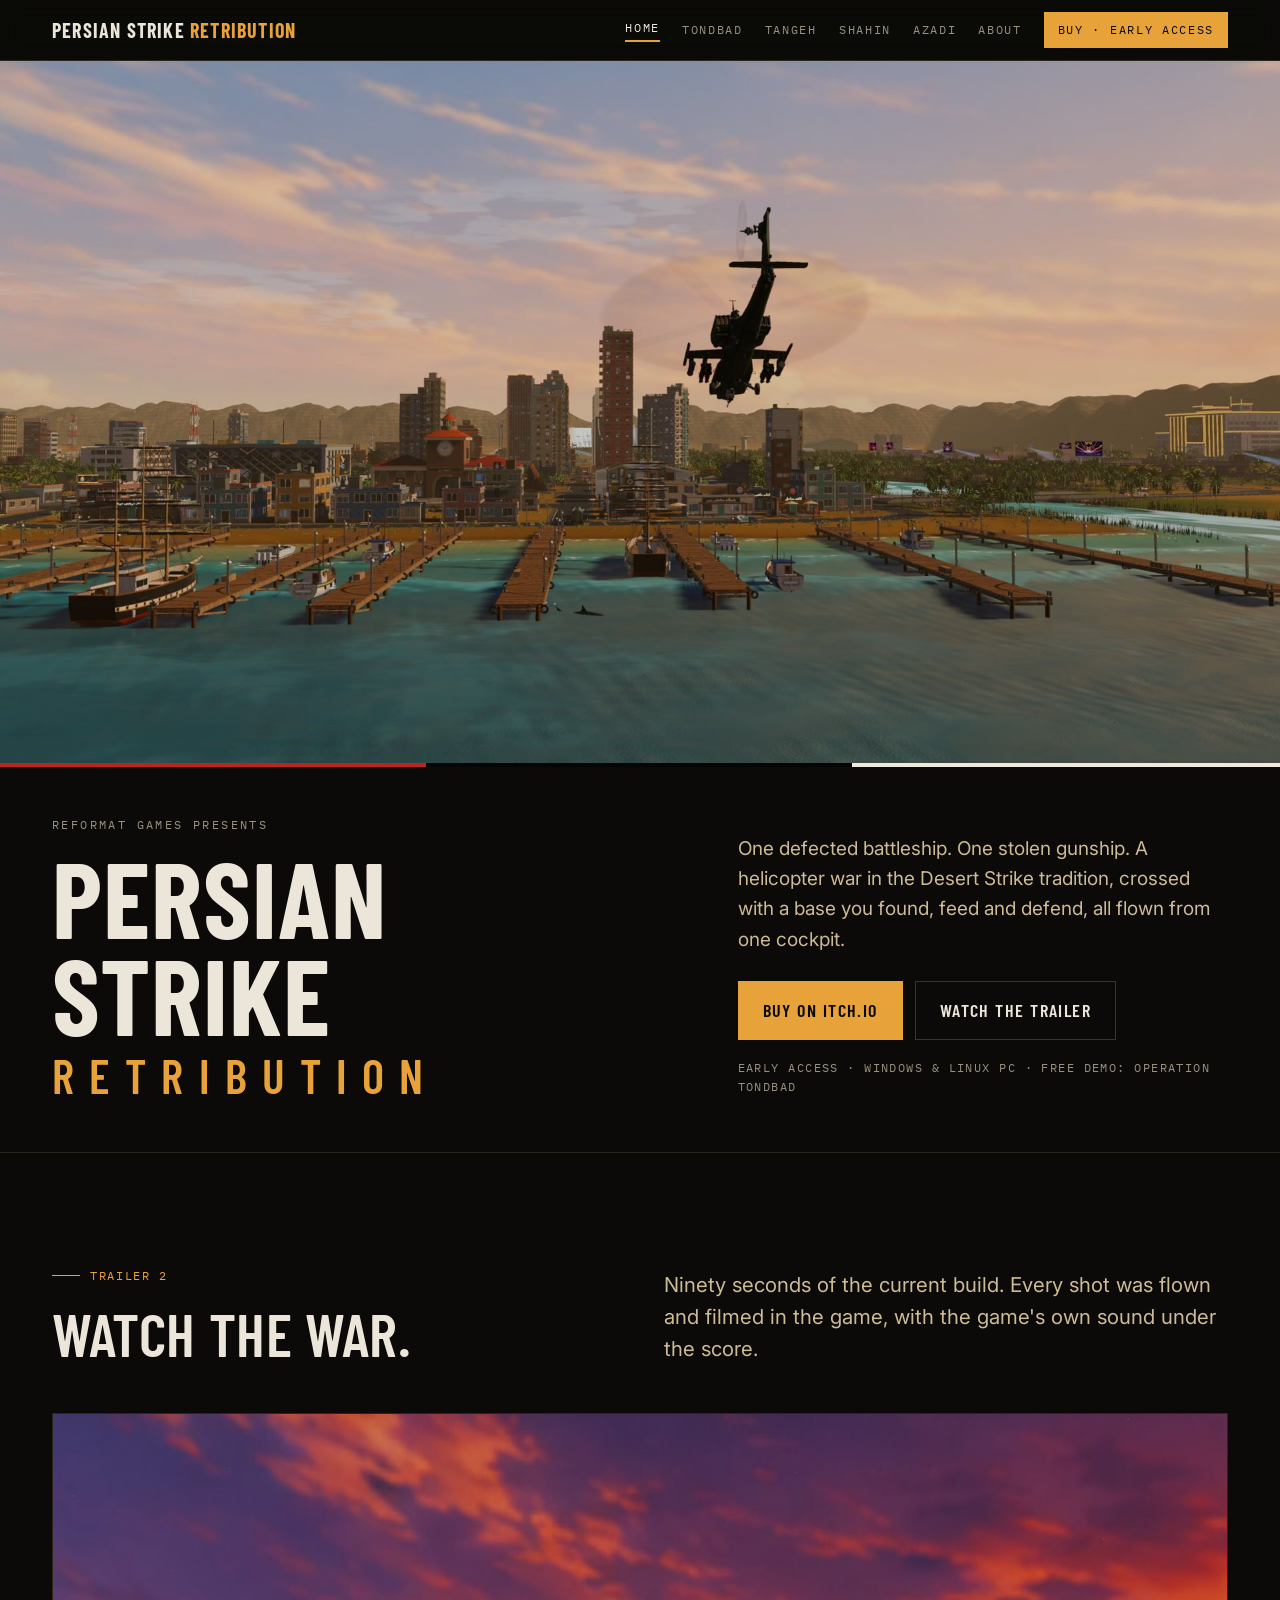
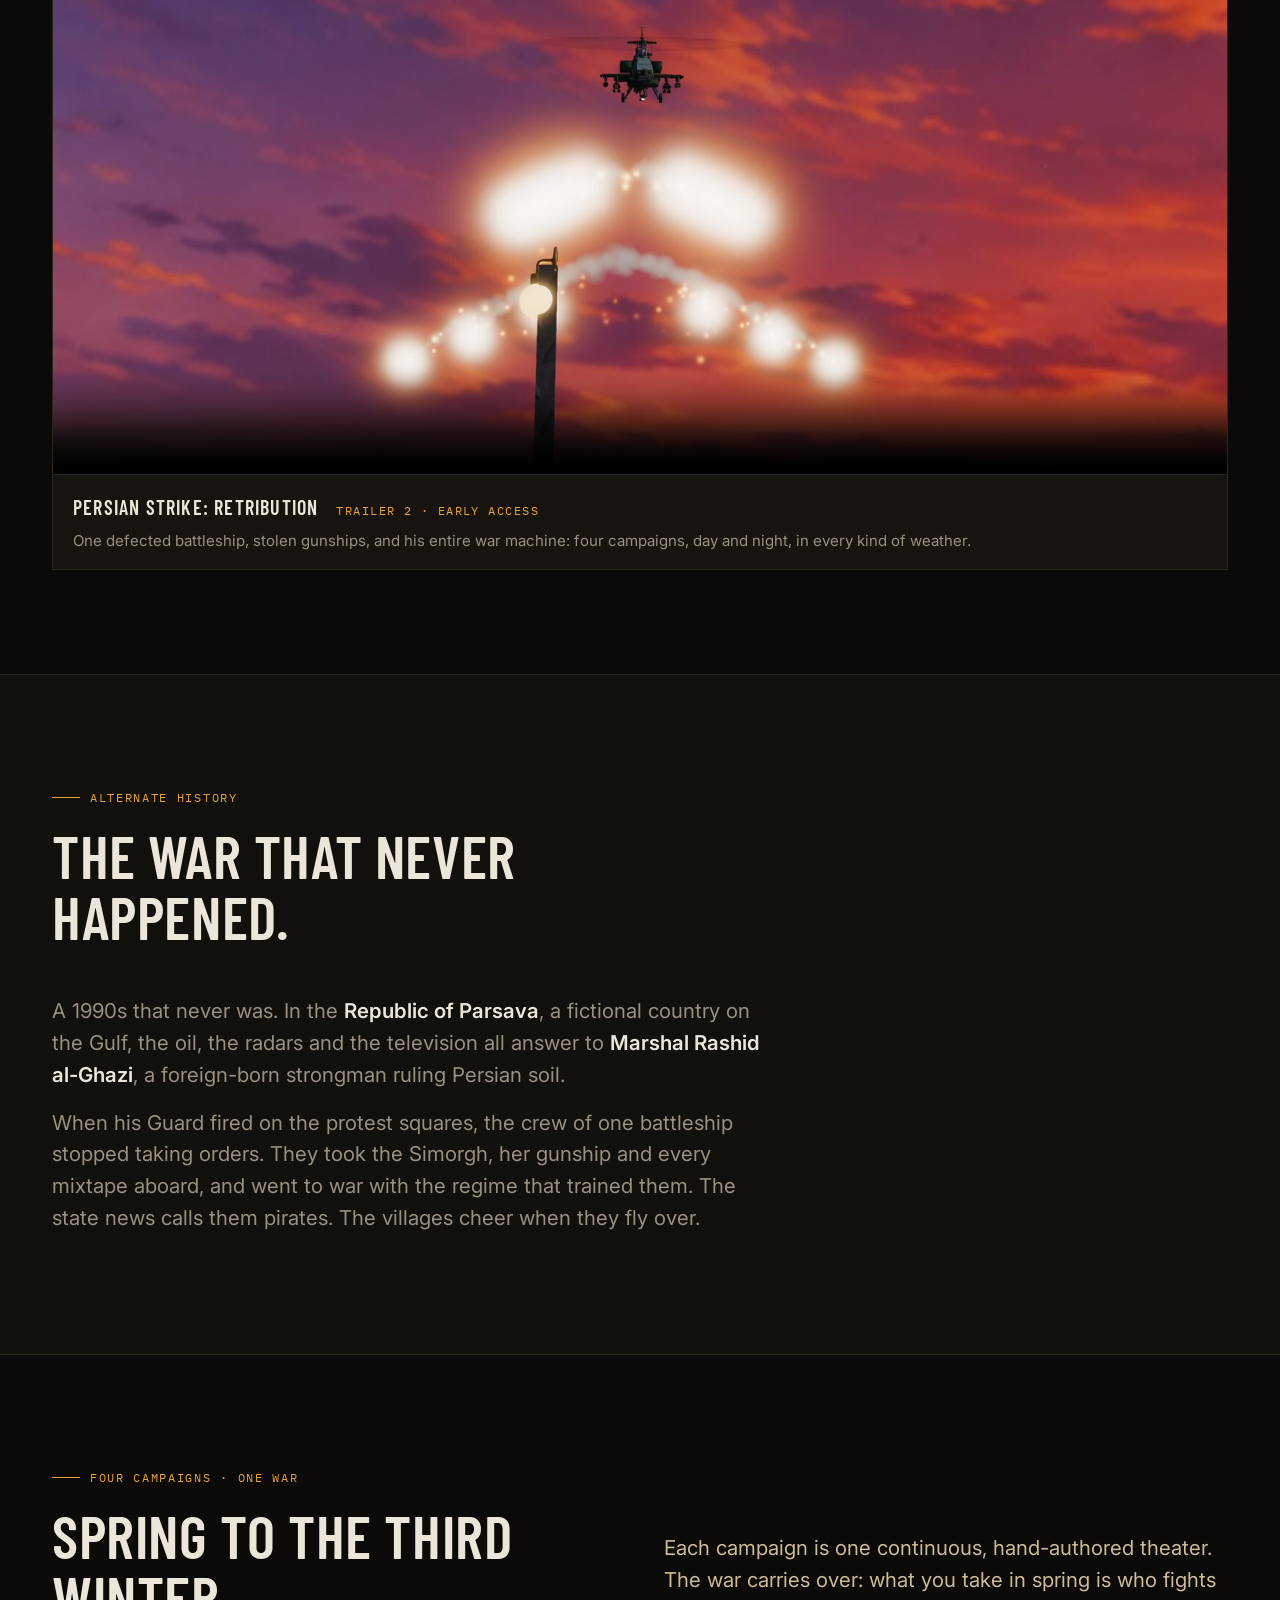
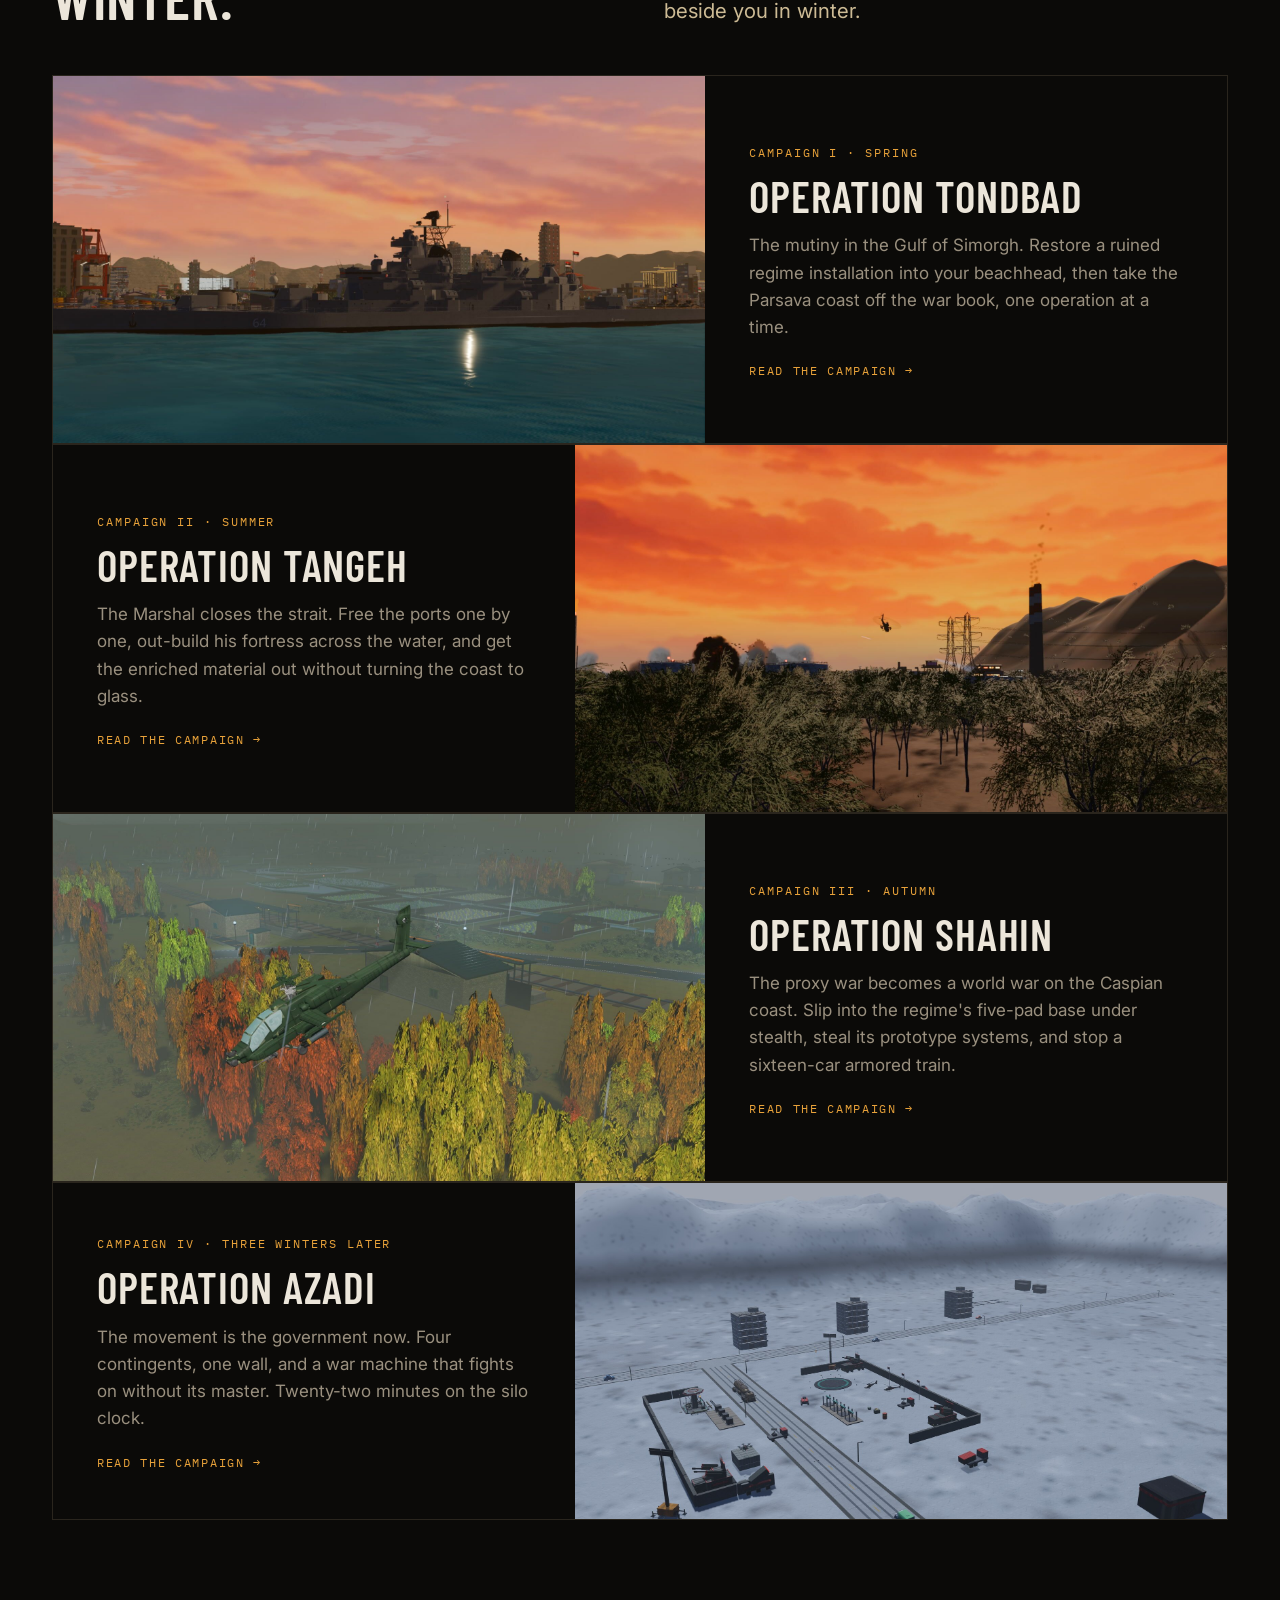
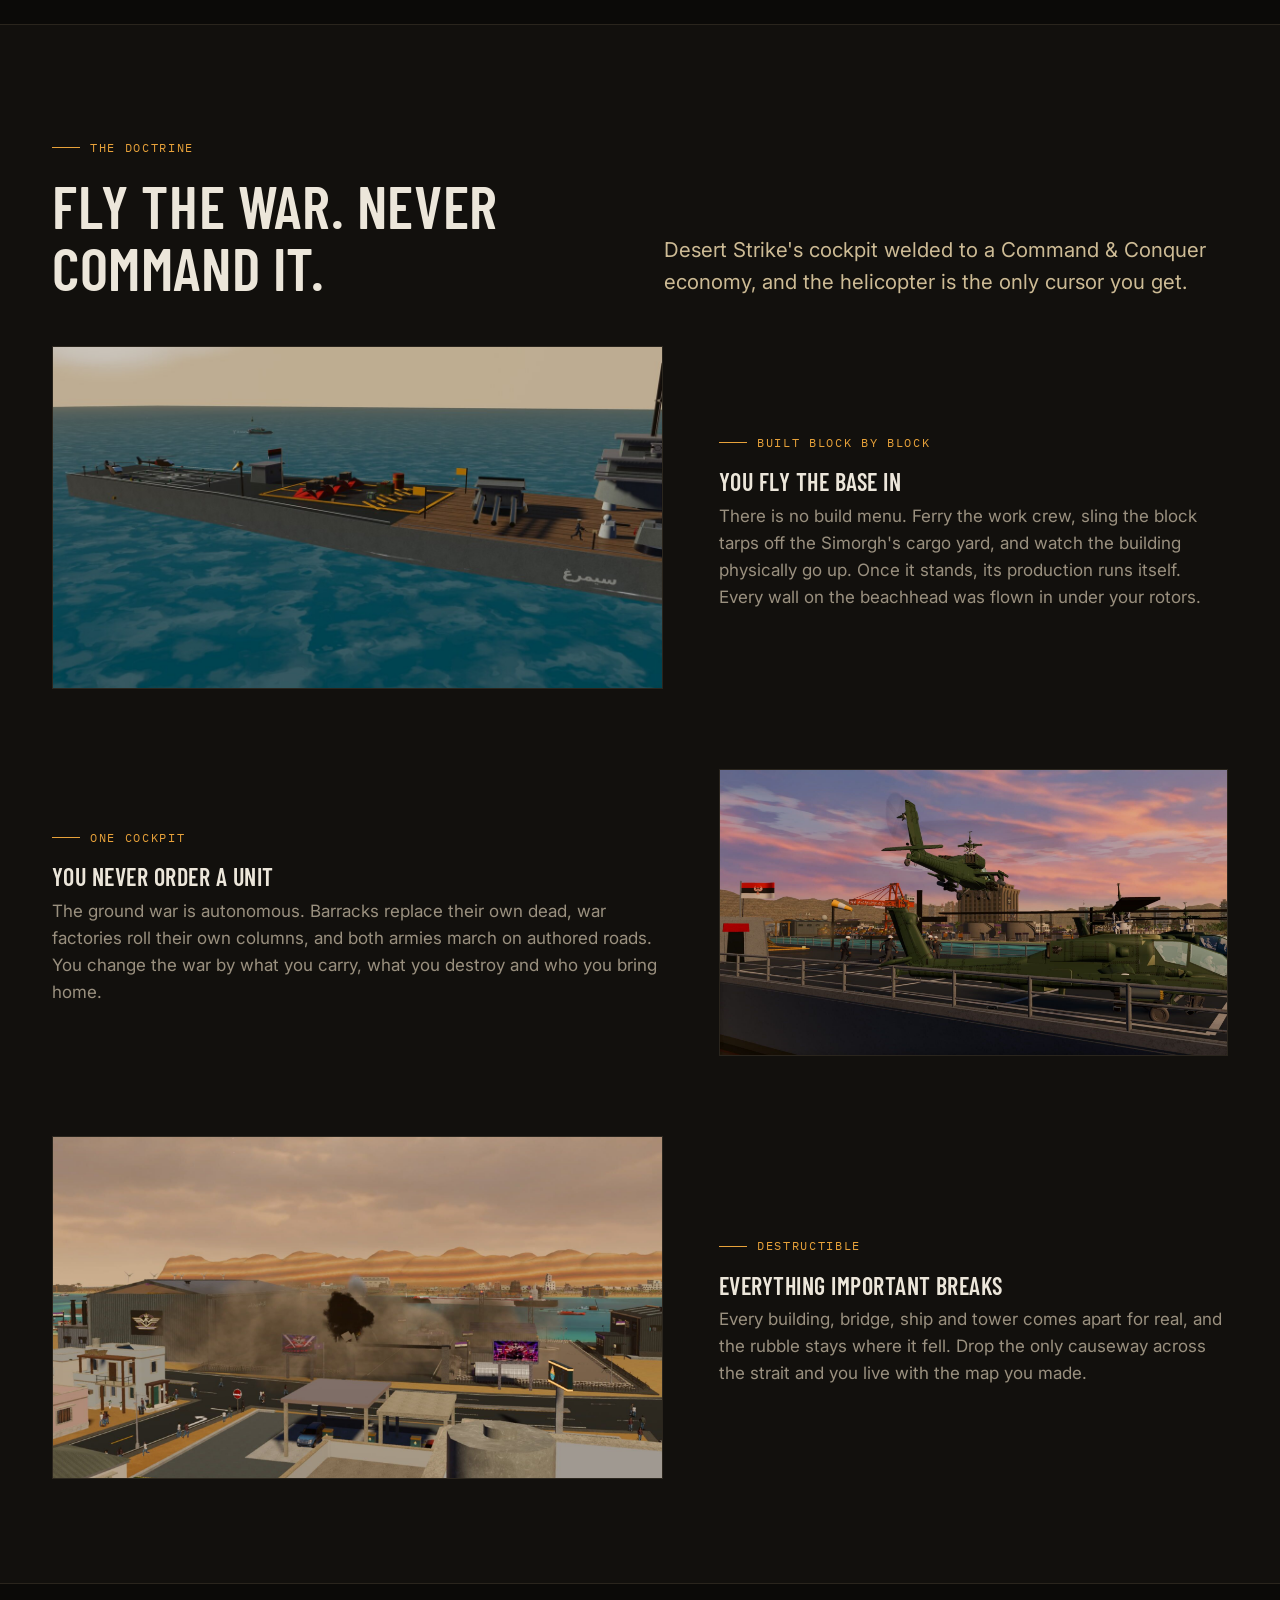
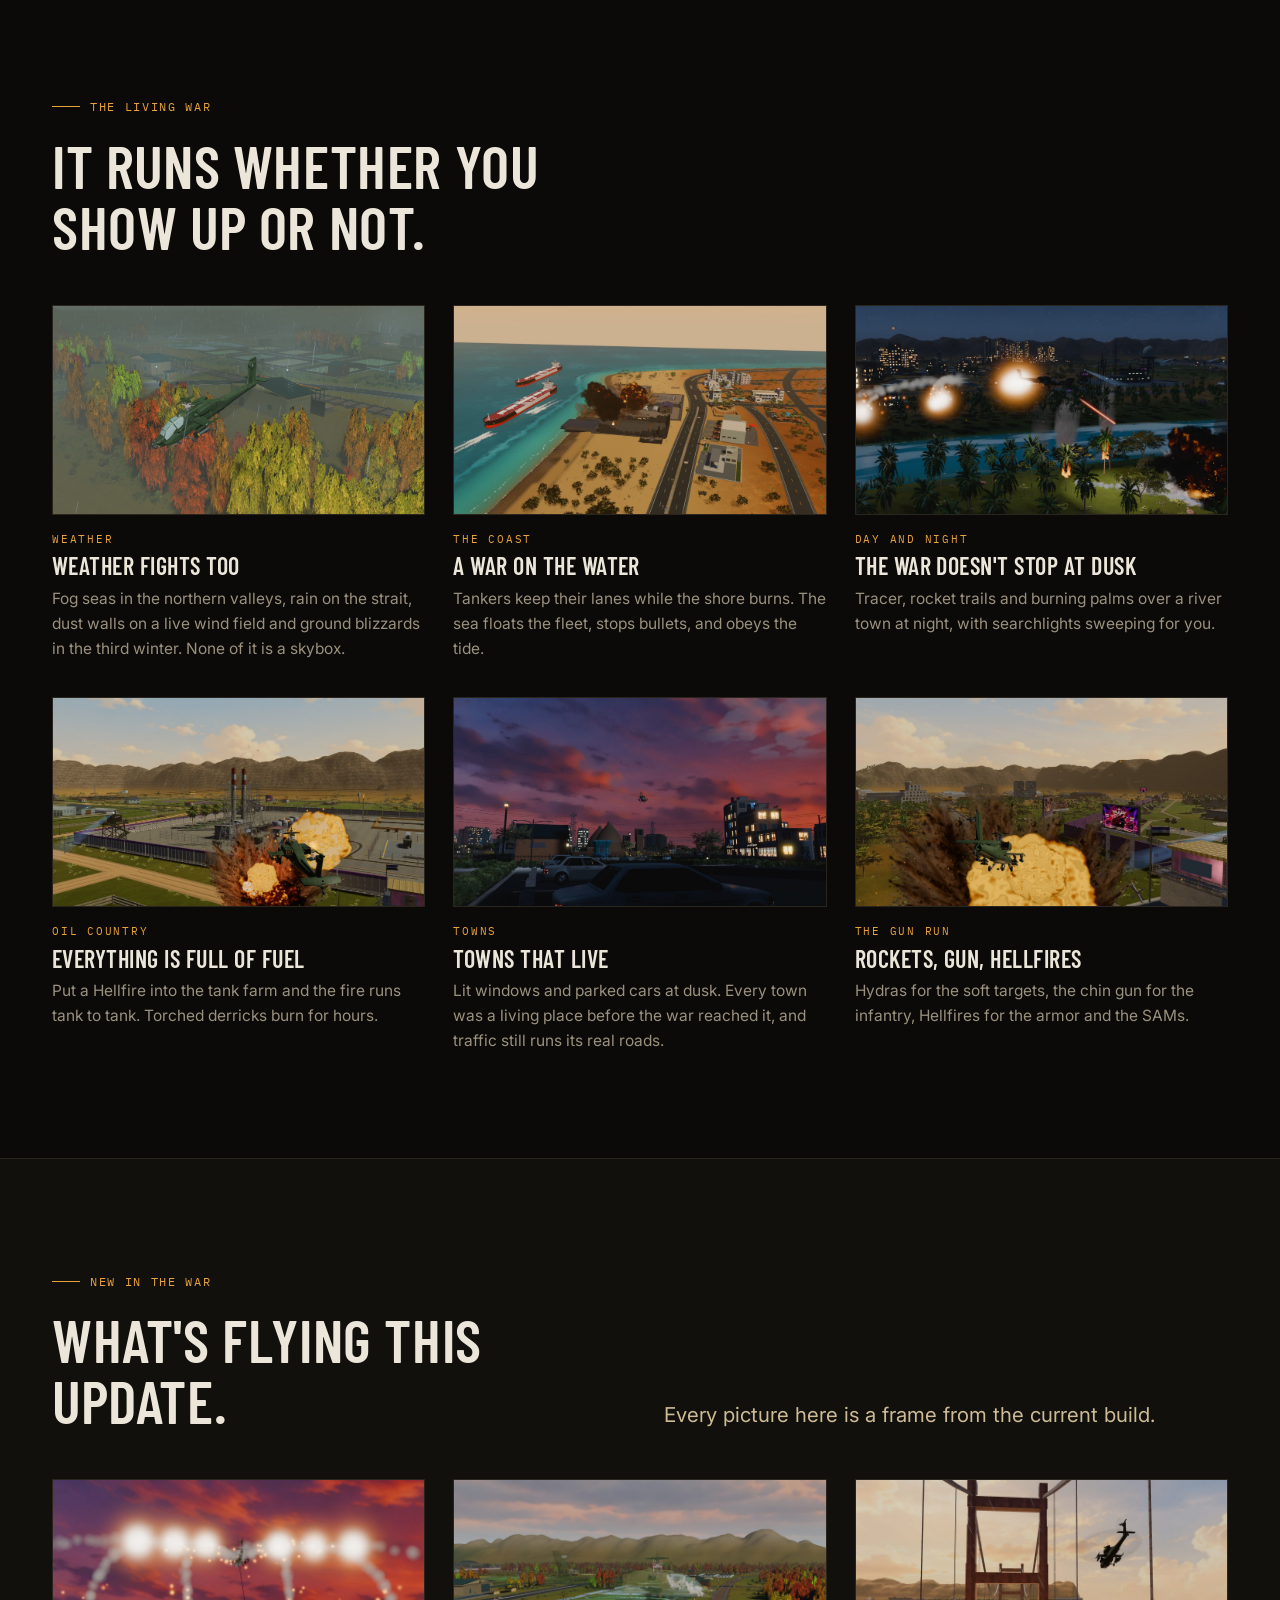
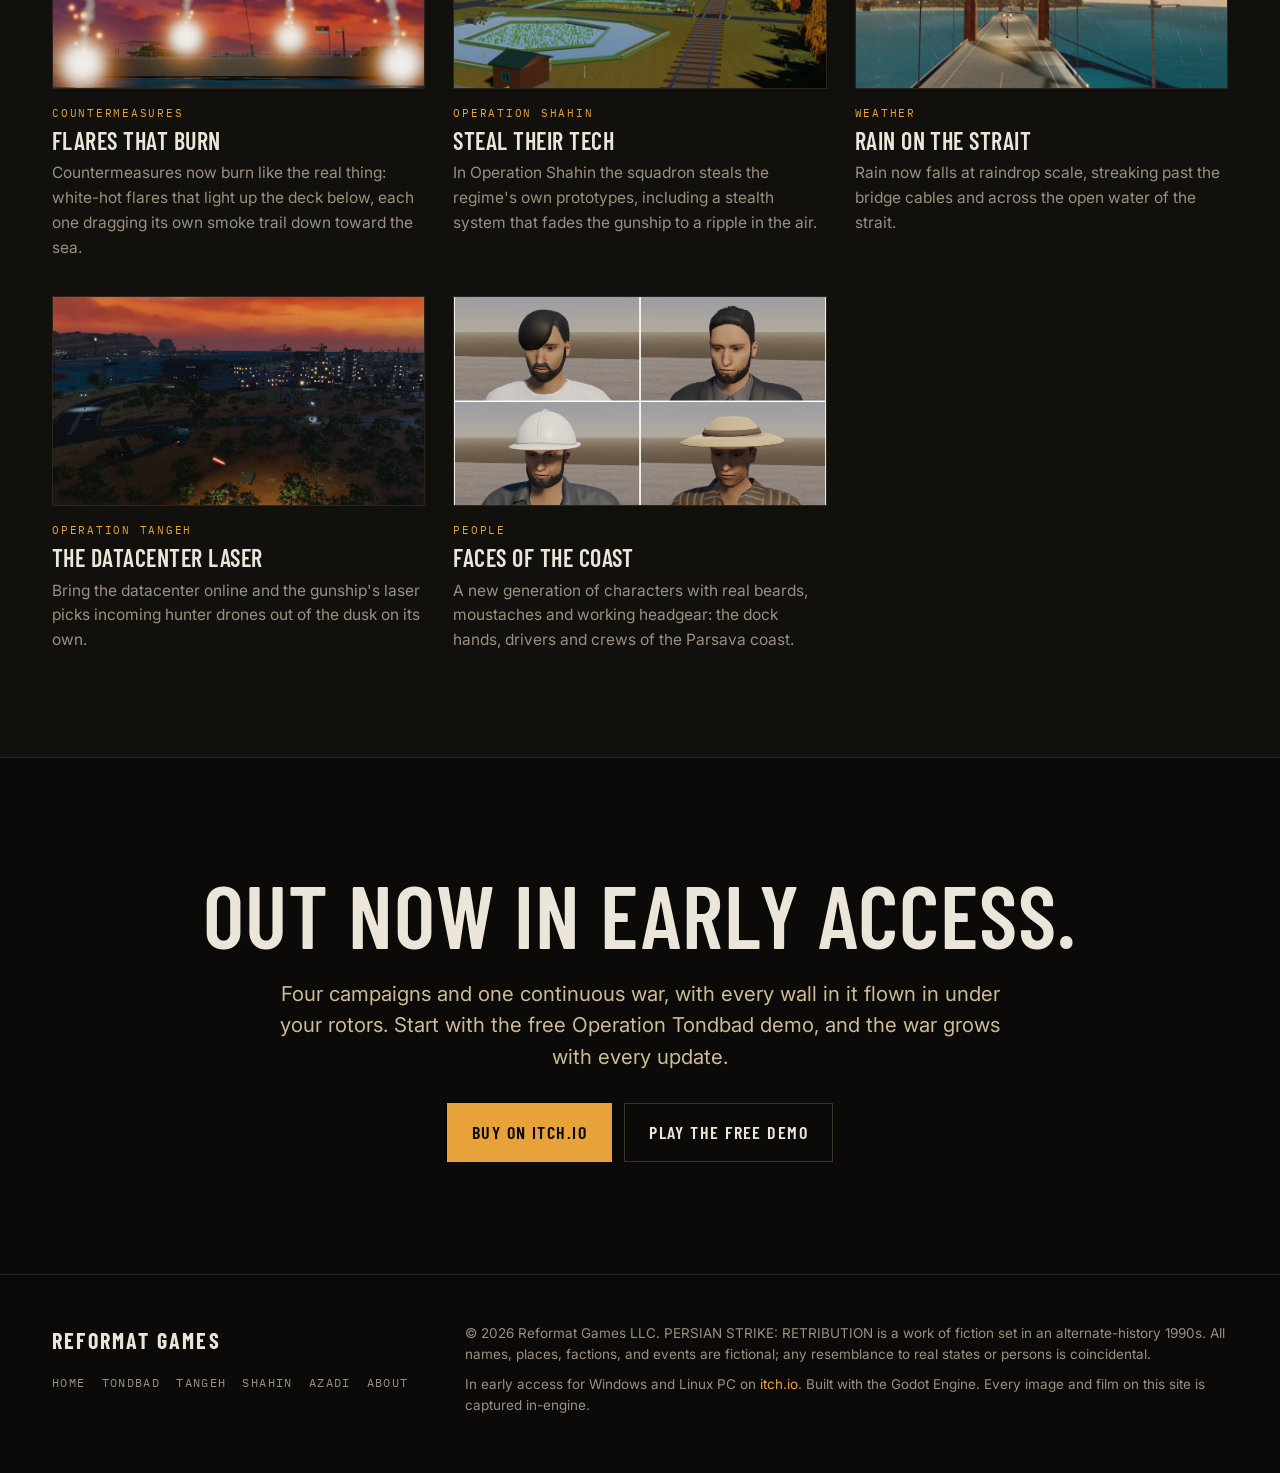
==== commit 05f52abb: "Site redesign: current-build stills from the Trailer 2 takes, page generator Nineteen stills pulled " ====
--- a/index.html
+++ b/index.html
@@ -12,16 +12,16 @@
 <meta property="og:site_name" content="PERSIAN STRIKE: RETRIBUTION">
 <meta property="og:title" content="PERSIAN STRIKE: RETRIBUTION — a helicopter war from Reformat Games">
 <meta property="og:description" content="An alternate-history 1990s gulf war: a Desert Strike-style helicopter war crossed with base-building, across four seasonal campaigns. Watch Trailer 2. In early access for Windows and Linux PC.">
-<meta property="og:image" content="https://persianstrike.com/media/still_c1_simorgh.jpg">
+<meta property="og:image" content="https://persianstrike.com/media/v3_feetdry.jpg">
 <meta property="og:url" content="https://persianstrike.com/">
 <meta name="twitter:card" content="summary_large_image">
-<meta name="twitter:image" content="https://persianstrike.com/media/still_c1_simorgh.jpg">
+<meta name="twitter:image" content="https://persianstrike.com/media/v3_feetdry.jpg">
 <link rel="icon" href="data:image/svg+xml,<svg xmlns=%22http://www.w3.org/2000/svg%22 viewBox=%220 0 100 100%22><rect width=%22100%22 height=%2233%22 fill=%22%23b8261e%22/><rect y=%2233%22 width=%22100%22 height=%2234%22 fill=%22%23050505%22/><rect y=%2267%22 width=%22100%22 height=%2233%22 fill=%22%23efe9dd%22/></svg>">
 <link rel="preconnect" href="https://fonts.googleapis.com">
 <link rel="preconnect" href="https://fonts.gstatic.com" crossorigin>
 <link href="https://fonts.googleapis.com/css2?family=Barlow+Condensed:wght@500;600;700&family=IBM+Plex+Mono:wght@400;500&family=Inter:wght@400;500;600&display=swap" rel="stylesheet">
 <link rel="stylesheet" href="styles.css">
-<script type="application/ld+json">{"@context": "https://schema.org", "@type": "VideoGame", "name": "PERSIAN STRIKE: RETRIBUTION", "url": "https://persianstrike.com/", "image": "https://persianstrike.com/media/still_c1_simorgh.jpg", "description": "An alternate-history 1990s gulf war: a Desert Strike-style helicopter war crossed with base-building, across four seasonal campaigns. In early access for Windows and Linux PC.", "genre": ["Action", "Strategy"], "gamePlatform": ["PC (Microsoft Windows)", "PC (Linux)"], "playMode": "SinglePlayer", "publisher": {"@type": "Organization", "name": "Reformat Games"}, "author": {"@type": "Organization", "name": "Reformat Games"}, "offers": {"@type": "Offer", "url": "https://reformatgames.itch.io/persian-strike-retribution", "price": "5.00", "priceCurrency": "USD", "availability": "https://schema.org/InStock"}}</script>
+<script type="application/ld+json">{"@context": "https://schema.org", "@type": "VideoGame", "name": "PERSIAN STRIKE: RETRIBUTION", "url": "https://persianstrike.com/", "image": "https://persianstrike.com/media/v3_feetdry.jpg", "description": "An alternate-history 1990s gulf war: a Desert Strike-style helicopter war crossed with base-building, across four seasonal campaigns. In early access for Windows and Linux PC.", "genre": ["Action", "Strategy"], "gamePlatform": ["PC (Microsoft Windows)", "PC (Linux)"], "playMode": "SinglePlayer", "publisher": {"@type": "Organization", "name": "Reformat Games"}, "author": {"@type": "Organization", "name": "Reformat Games"}, "offers": {"@type": "Offer", "url": "https://reformatgames.itch.io/persian-strike-retribution", "price": "5.00", "priceCurrency": "USD", "availability": "https://schema.org/InStock"}}</script>
 <script type="application/ld+json">{"@context": "https://schema.org", "@type": "VideoObject", "name": "PERSIAN STRIKE: RETRIBUTION — Trailer 2", "description": "Trailer 2, cut from the current early-access build.", "thumbnailUrl": "https://persianstrike.com/media/trailer2_poster.jpg", "uploadDate": "2026-10-21", "contentUrl": "https://raw.githubusercontent.com/rhicksrad/persian-strike/main/media/trailer2.mp4"}</script>
 </head>
 <body>
@@ -30,7 +30,7 @@
   <nav class="links"><a href="index.html" aria-current="page">Home</a><a href="c1.html">Tondbad</a><a href="c2.html">Tangeh</a><a href="c3.html">Shahin</a><a href="c4.html">Azadi</a><a href="about.html">About</a><a class="buy" href="https://reformatgames.itch.io/persian-strike-retribution" target="_blank" rel="noopener">Buy · Early access</a></nav>
 </div></header>
 
-<div class="hero-frame"><img src="media/still_c1_simorgh.jpg" alt="The battleship Simorgh at anchor in the Gulf of Simorgh" fetchpriority="high"></div>
+<div class="hero-frame"><img src="media/v3_feetdry.jpg" alt="The gunship crossing the piers toward a coastal city at sunrise" fetchpriority="high"></div>
 <div class="rule"></div>
 <section class="hero-title"><div class="wrap">
   <div>
@@ -60,33 +60,34 @@
 
 <section class="block "><div class="wrap">
 <div class="head"><div><span class="label">Four campaigns · one war</span><h2>Spring to the third winter.</h2></div><p class="lede">Each campaign is one continuous, hand-authored theater. The war carries over: what you take in spring is who fights beside you in winter.</p></div><div class="campaigns">
-<a class="camp" href="c1.html"><div class="pic"><img src="media/beat_spring_v2.jpg" alt="The battleship Simorgh under way off the Tondbad coast, escorts alongside" loading="lazy"></div><div class="txt"><div class="num">Campaign I · Spring</div><h3>Operation Tondbad</h3><p>The mutiny in the Gulf of Simorgh. Restore a ruined regime installation into your beachhead, then take the Parsava coast off the war book, one operation at a time.</p><span class="go">Read the campaign →</span></div></a>
-<a class="camp" href="c2.html"><div class="pic"><img src="media/beat_summer.jpg" alt="The liberated eastern shore of the strait, ports rebuilt and lanes reopened" loading="lazy"></div><div class="txt"><div class="num">Campaign II · Summer</div><h3>Operation Tangeh</h3><p>The Marshal closes the strait. Free the ports one by one, out-build his fortress across the water, and get the enriched material out without turning the coast to glass.</p><span class="go">Read the campaign →</span></div></a>
-<a class="camp" href="c3.html"><div class="pic"><img src="media/still_c3_train.jpg" alt="The armored battle train looming out of Caspian fog, headlamp burning" loading="lazy"></div><div class="txt"><div class="num">Campaign III · Autumn</div><h3>Operation Shahin</h3><p>The proxy war becomes a world war on the Caspian coast. Slip into the regime's five-pad base under stealth, steal its prototype systems, and stop a sixteen-car armored train.</p><span class="go">Read the campaign →</span></div></a>
+<a class="camp" href="c1.html"><div class="pic"><img src="media/v3_battleship.jpg" alt="The battleship Simorgh at anchor off the coast at sunrise" loading="lazy"></div><div class="txt"><div class="num">Campaign I · Spring</div><h3>Operation Tondbad</h3><p>The mutiny in the Gulf of Simorgh. Restore a ruined regime installation into your beachhead, then take the Parsava coast off the war book, one operation at a time.</p><span class="go">Read the campaign →</span></div></a>
+<a class="camp" href="c2.html"><div class="pic"><img src="media/v3_refinery.jpg" alt="A gunship banking away from the burning refinery at dusk" loading="lazy"></div><div class="txt"><div class="num">Campaign II · Summer</div><h3>Operation Tangeh</h3><p>The Marshal closes the strait. Free the ports one by one, out-build his fortress across the water, and get the enriched material out without turning the coast to glass.</p><span class="go">Read the campaign →</span></div></a>
+<a class="camp" href="c3.html"><div class="pic"><img src="media/v3_fog.jpg" alt="The gunship coming out of the fog over autumn forest and flooded paddies" loading="lazy"></div><div class="txt"><div class="num">Campaign III · Autumn</div><h3>Operation Shahin</h3><p>The proxy war becomes a world war on the Caspian coast. Slip into the regime's five-pad base under stealth, steal its prototype systems, and stop a sixteen-car armored train.</p><span class="go">Read the campaign →</span></div></a>
 <a class="camp" href="c4.html"><div class="pic"><img src="media/still_c4_khoshgeleh.jpg" alt="The Khoshgeleh rising over the snowbound capital war machine" loading="lazy"></div><div class="txt"><div class="num">Campaign IV · Three winters later</div><h3>Operation Azadi</h3><p>The movement is the government now. Four contingents, one wall, and a war machine that fights on without its master. Twenty-two minutes on the silo clock.</p><span class="go">Read the campaign →</span></div></a>
 </div>
 </div></section>
 
 <section class="block alt"><div class="wrap">
-<div class="head"><div><span class="label">The doctrine</span><h2>Fly the war. Never command it.</h2></div><p class="lede">Desert Strike's cockpit welded to a Command &amp; Conquer economy, and the helicopter is the only cursor you get.</p></div><div class="split"><img src="media/tile_blocks_v2.jpg" alt="Block tarps rigged on the Simorgh&#x27;s stern cargo yard, ready for the sling" loading="lazy"><div><span class="label">Built block by block</span><h3>You fly the base in</h3><p>There is no build menu. Ferry the work crew, sling the block tarps off the Simorgh's cargo yard, and watch the building physically go up. Once it stands, its production runs itself.</p><p>Every wall on the beachhead was flown in under your rotors.</p></div></div><div class="split flip"><img src="media/tile_cockpit_v2.jpg" alt="Gameplay over the battleship deck with objectives and radar" loading="lazy"><div><span class="label">One cockpit</span><h3>You never order a unit</h3><p>The ground war is autonomous. Barracks replace their own dead, war factories roll their own columns, and both armies march on authored roads. You change the war by what you carry, what you destroy and who you bring home.</p></div></div><div class="split"><img src="media/action_demolition.jpg" alt="Two harbor-city buildings caught mid-collapse, blocks airborne" loading="lazy"><div><span class="label">Destructible</span><h3>Everything important breaks</h3><p>Every building, bridge, ship and tower comes apart for real, and the rubble stays where it fell. Drop the only causeway across the strait and you live with the map you made.</p></div></div>
+<div class="head"><div><span class="label">The doctrine</span><h2>Fly the war. Never command it.</h2></div><p class="lede">Desert Strike's cockpit welded to a Command &amp; Conquer economy, and the helicopter is the only cursor you get.</p></div><div class="split"><img src="media/tile_blocks_v2.jpg" alt="Block tarps rigged on the Simorgh&#x27;s stern cargo yard, ready for the sling" loading="lazy"><div><span class="label">Built block by block</span><h3>You fly the base in</h3><p>There is no build menu. Ferry the work crew, sling the block tarps off the Simorgh's cargo yard, and watch the building physically go up. Once it stands, its production runs itself.</p><p>Every wall on the beachhead was flown in under your rotors.</p></div></div><div class="split flip"><img src="media/v3_liftoff.jpg" alt="The gunship lifting off the battleship&#x27;s pad as a second bird waits on deck" loading="lazy"><div><span class="label">One cockpit</span><h3>You never order a unit</h3><p>The ground war is autonomous. Barracks replace their own dead, war factories roll their own columns, and both armies march on authored roads. You change the war by what you carry, what you destroy and who you bring home.</p></div></div><div class="split"><img src="media/v3_collapse.jpg" alt="A regime building coming down in a cloud of dust in a harbor town" loading="lazy"><div><span class="label">Destructible</span><h3>Everything important breaks</h3><p>Every building, bridge, ship and tower comes apart for real, and the rubble stays where it fell. Drop the only causeway across the strait and you live with the map you made.</p></div></div>
 </div></section>
 
 <section class="block "><div class="wrap">
 <div class="head"><div><span class="label">The living war</span><h2>It runs whether you show up or not.</h2></div><div></div></div><div class="grid g3">
-<article class="card"><img src="media/tile_weather_v2.jpg" alt="The airstrip drowned in the dust wall, searchlights and tracer fire cutting the murk" loading="lazy"><span class="k">Weather</span><h3>Weather fights too</h3><p>Kilometer-wide dust walls on a live wind field, gulf thunderstorms that surge the tide, fog seas and ground blizzards. None of it is a skybox.</p></article>
-<article class="card"><img src="media/tile_sea.jpg" alt="The battleship bow cutting turquoise water, the gunship alongside" loading="lazy"><span class="k">The sea</span><h3>A sea with a tide</h3><p>Calm mornings flatten to glass; fronts stand the swell up. The tide drains the bar on its own schedule and armies walk across it.</p></article>
-<article class="card"><img src="media/tile_livingwar.jpg" alt="The Bandar wall battery at dusk, incoming fire streaking in" loading="lazy"><span class="k">Day and night</span><h3>Searchlights hunt</h3><p>Watchtower searchlights sweep the dark, burning oil slicks race downwind, and torched derricks burn for hours.</p></article>
-<article class="card"><img src="media/tile_steel.jpg" alt="The causeway bridge tower rising over the strait in the rain" loading="lazy"><span class="k">Tall steel</span><h3>Structures have mass</h3><p>Bridge towers and high-rises are solid. Scrape one at speed and you will limp home counting rivets.</p></article>
-<article class="card"><img src="media/tile_tapes.jpg" alt="The rebel deck crew mustered along the battleship rail" loading="lazy"><span class="k">Contraband tapes</span><h3>A smuggled soundtrack</h3><p>The music is banned, and it arrives crate by crate. Choose your tapes, fly the mission, bring the tape home.</p></article>
-<article class="card"><img src="media/bird_winch.jpg" alt="The gunship hovering with a crate on the winch line over the gulf" loading="lazy"><span class="k">The bird</span><h3>She carries the war</h3><p>Crew, block tarps, prisoners, prototype hardware: whatever the war needs next arrives on her winch line.</p></article>
+<article class="card"><img src="media/v3_fog.jpg" alt="The gunship coming out of the fog over autumn forest and flooded paddies" loading="lazy"><span class="k">Weather</span><h3>Weather fights too</h3><p>Fog seas in the northern valleys, rain on the strait, dust walls on a live wind field and ground blizzards in the third winter. None of it is a skybox.</p></article>
+<article class="card"><img src="media/v3_artillery.jpg" alt="Tankers under way off the coast as artillery falls on the shore" loading="lazy"><span class="k">The coast</span><h3>A war on the water</h3><p>Tankers keep their lanes while the shore burns. The sea floats the fleet, stops bullets, and obeys the tide.</p></article>
+<article class="card"><img src="media/v3_night.jpg" alt="A gunship firing over a river town at night, flares and tracer in the dark" loading="lazy"><span class="k">Day and night</span><h3>The war doesn't stop at dusk</h3><p>Tracer, rocket trails and burning palms over a river town at night, with searchlights sweeping for you.</p></article>
+<article class="card"><img src="media/v3_chain.jpg" alt="A gunship banking through the fireball as the tank farm goes up" loading="lazy"><span class="k">Oil country</span><h3>Everything is full of fuel</h3><p>Put a Hellfire into the tank farm and the fire runs tank to tank. Torched derricks burn for hours.</p></article>
+<article class="card"><img src="media/v3_town.jpg" alt="A coastal town at dusk, lit windows and parked cars, the gunship overhead" loading="lazy"><span class="k">Towns</span><h3>Towns that live</h3><p>Lit windows and parked cars at dusk. Every town was a living place before the war reached it, and traffic still runs its real roads.</p></article>
+<article class="card"><img src="media/v3_gunrun.jpg" alt="A gunship on a gun run, impacts erupting below the nose" loading="lazy"><span class="k">The gun run</span><h3>Rockets, gun, Hellfires</h3><p>Hydras for the soft targets, the chin gun for the infantry, Hellfires for the armor and the SAMs.</p></article>
 </div>
 </div></section>
 
 <section class="block alt" id="new"><div class="wrap">
-<div class="head"><div><span class="label">New in the war</span><h2>What's flying this update.</h2></div><p class="lede">Every picture here is a frame from the current build.</p></div><div class="grid g4">
+<div class="head"><div><span class="label">New in the war</span><h2>What's flying this update.</h2></div><p class="lede">Every picture here is a frame from the current build.</p></div><div class="grid g3">
 <article class="card"><img src="media/new_flares.jpg" alt="A gunship over the battleship deck at sunset, a full salvo of flares arcing out on smoke trails" loading="lazy"><span class="k">Countermeasures</span><h3>Flares that burn</h3><p>Countermeasures now burn like the real thing: white-hot flares that light up the deck below, each one dragging its own smoke trail down toward the sea.</p></article>
 <article class="card"><img src="media/new_stealth.jpg" alt="A gunship fading to a glassy outline over autumn paddies and a rail line in the north" loading="lazy"><span class="k">Operation Shahin</span><h3>Steal their tech</h3><p>In Operation Shahin the squadron steals the regime's own prototypes, including a stealth system that fades the gunship to a ripple in the air.</p></article>
 <article class="card"><img src="media/new_rain.jpg" alt="A gunship banking past the suspension bridge tower as rain streaks across the strait" loading="lazy"><span class="k">Weather</span><h3>Rain on the strait</h3><p>Rain now falls at raindrop scale, streaking past the bridge cables and across the open water of the strait.</p></article>
+<article class="card"><img src="media/v3_laser.jpg" alt="A gunship over a town at dusk, its laser streaking toward an incoming drone" loading="lazy"><span class="k">Operation Tangeh</span><h3>The datacenter laser</h3><p>Bring the datacenter online and the gunship's laser picks incoming hunter drones out of the dusk on its own.</p></article>
 <article class="card"><img src="media/new_beards.jpg" alt="Four men of the Parsava coast: two bearded, one in a hard hat, one in a sun hat" loading="lazy"><span class="k">People</span><h3>Faces of the coast</h3><p>A new generation of characters with real beards, moustaches and working headgear: the dock hands, drivers and crews of the Parsava coast.</p></article>
 </div>
 </div></section>
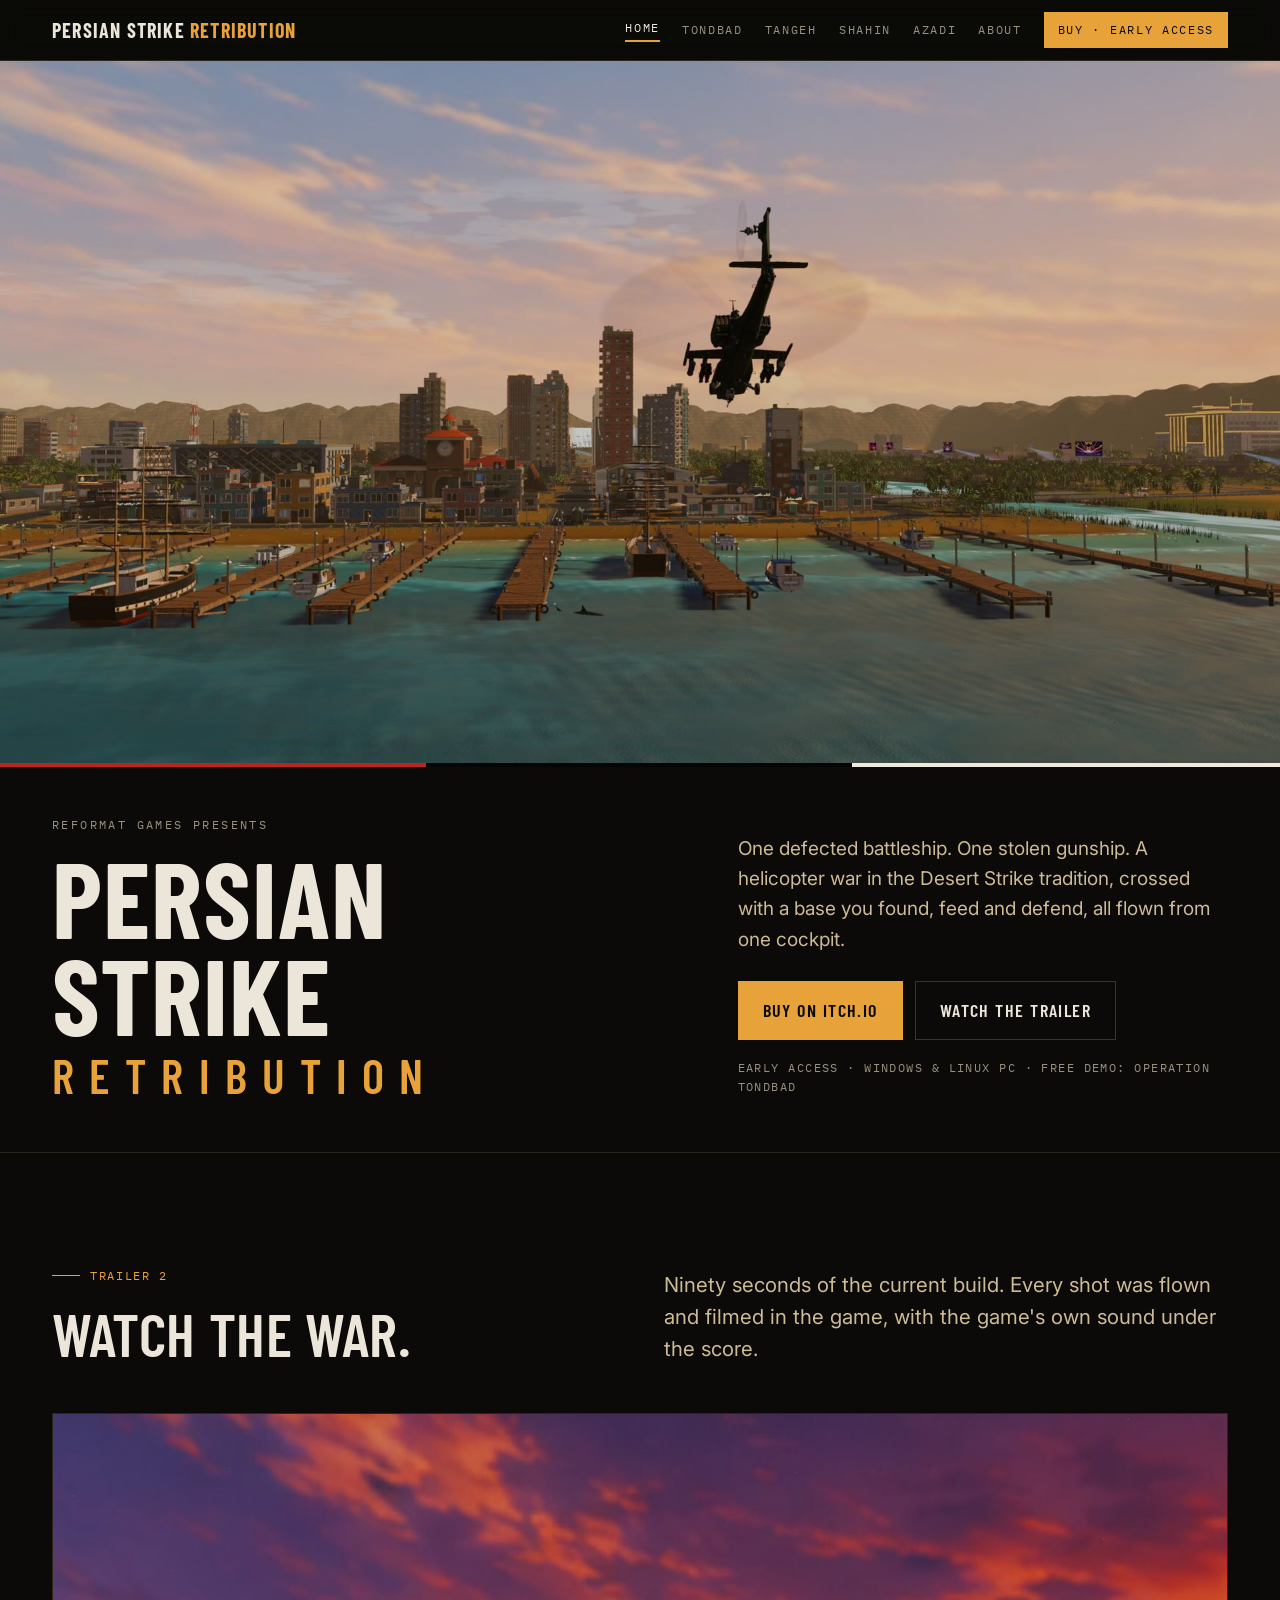
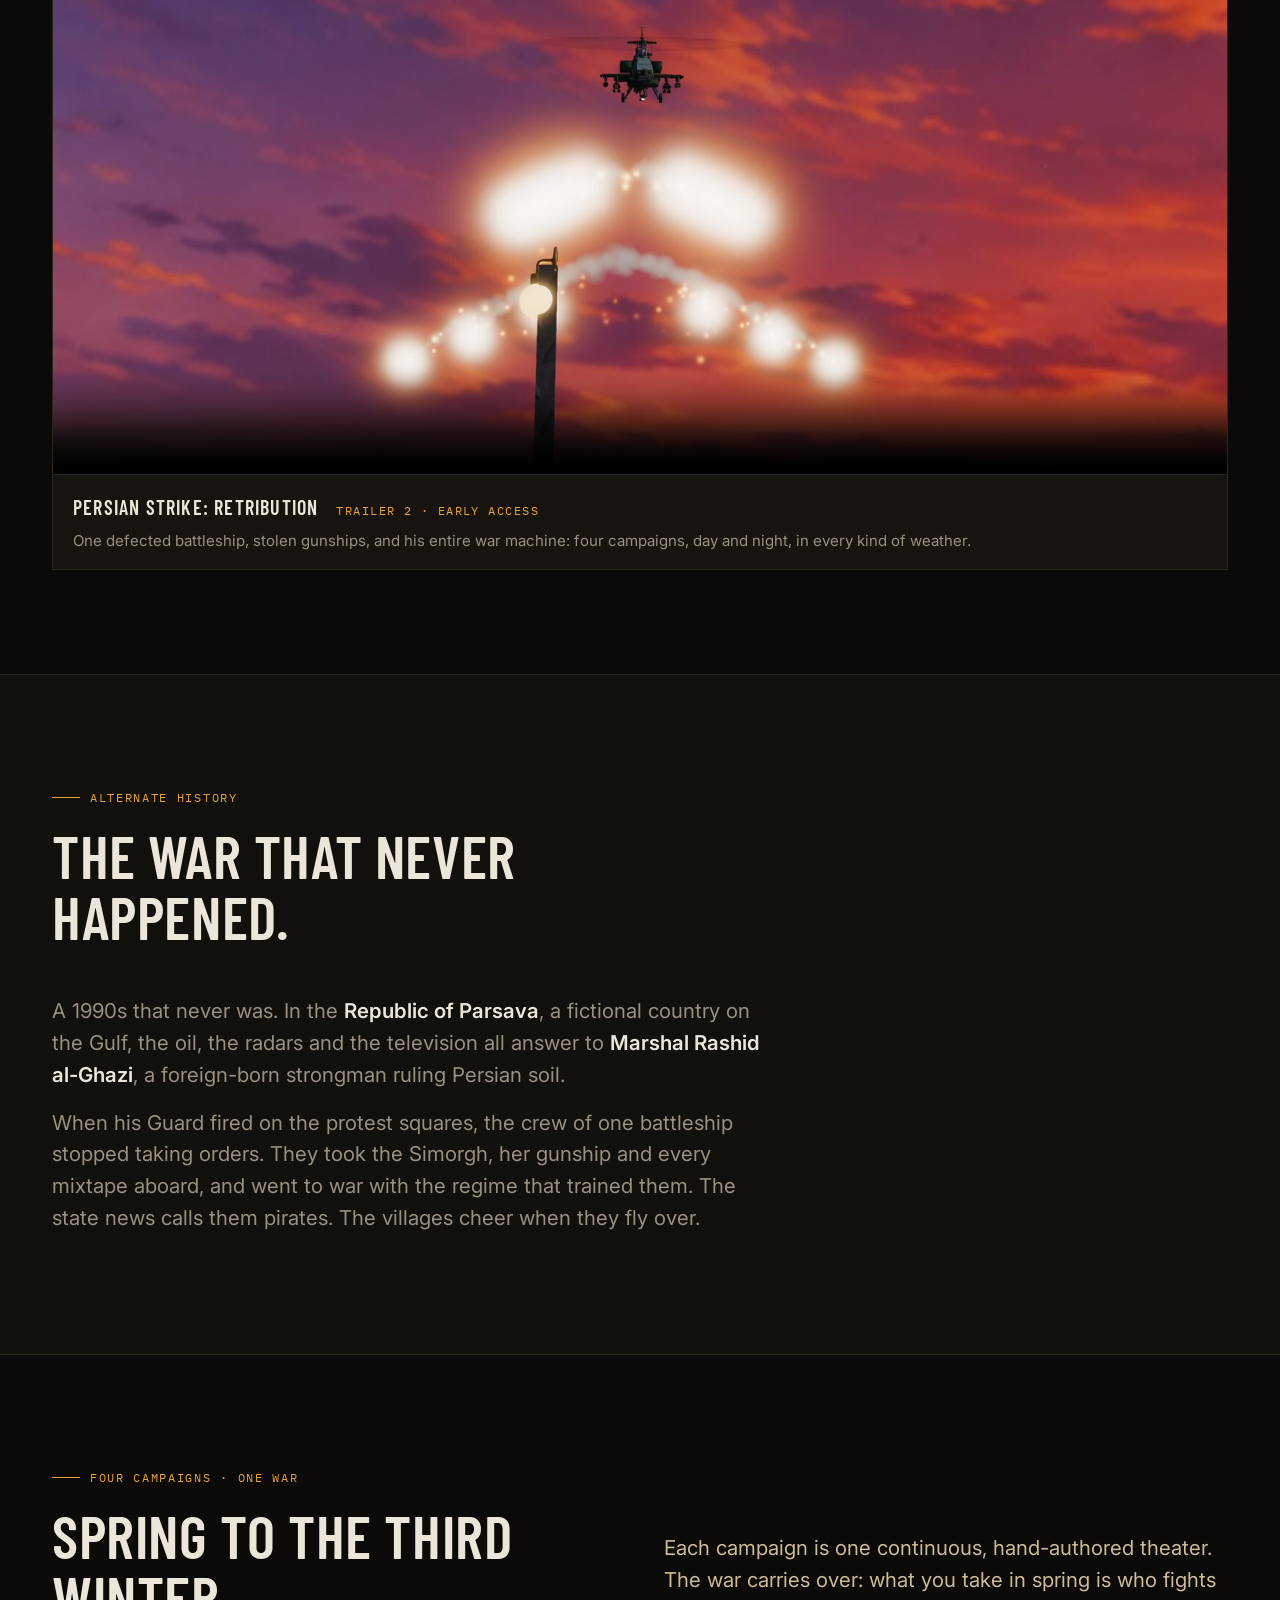
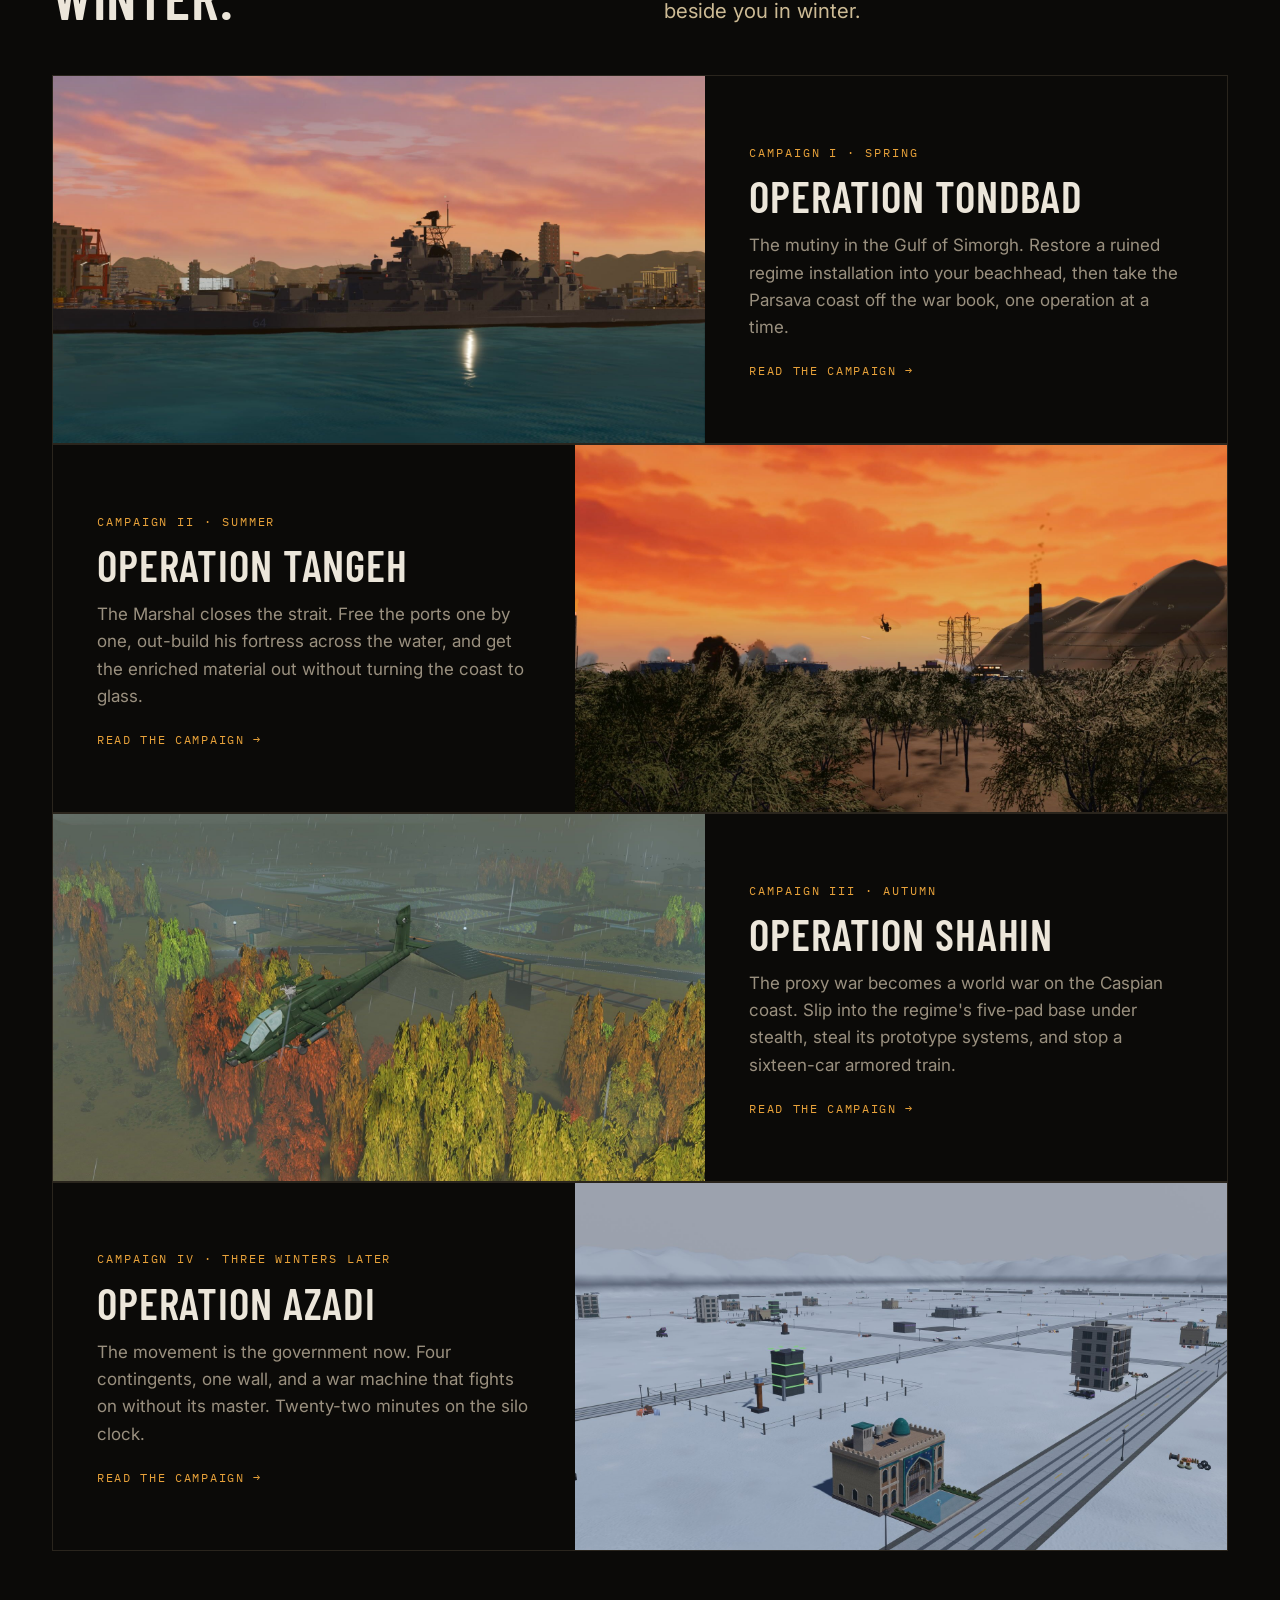
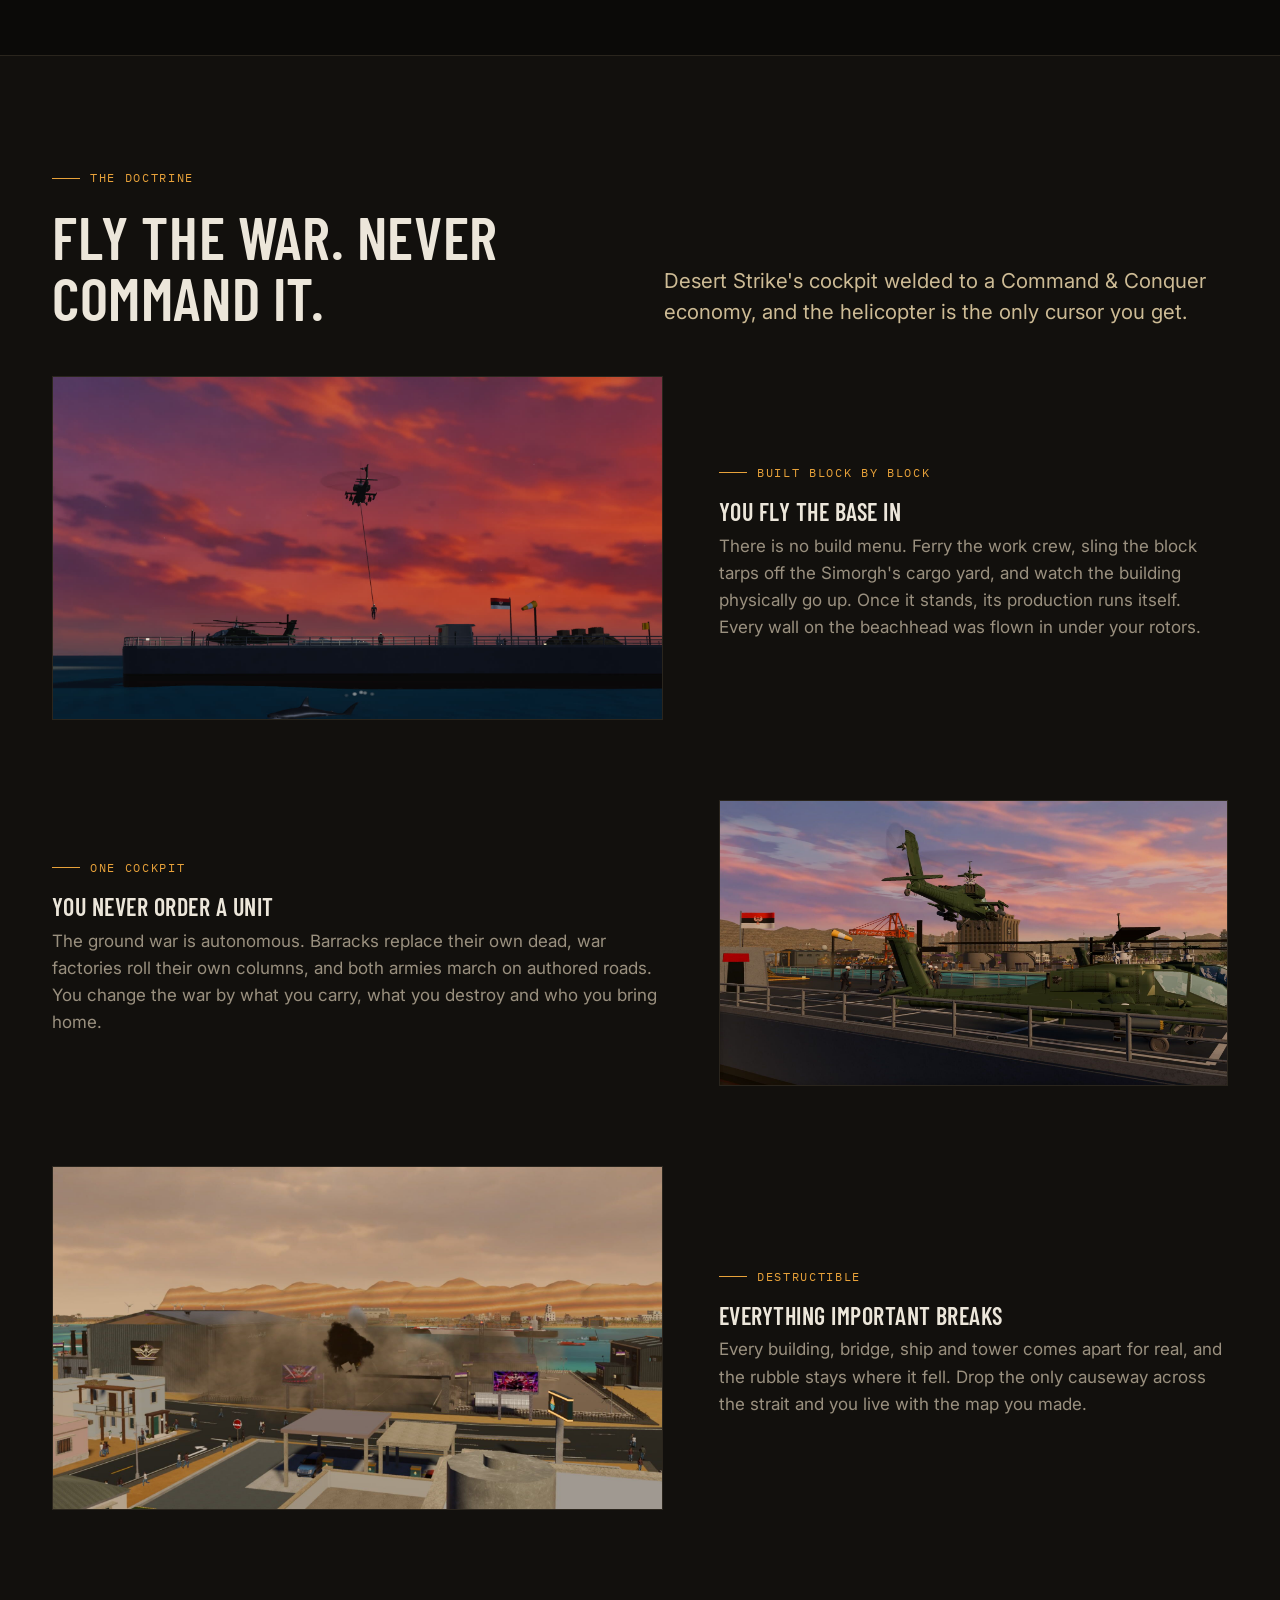
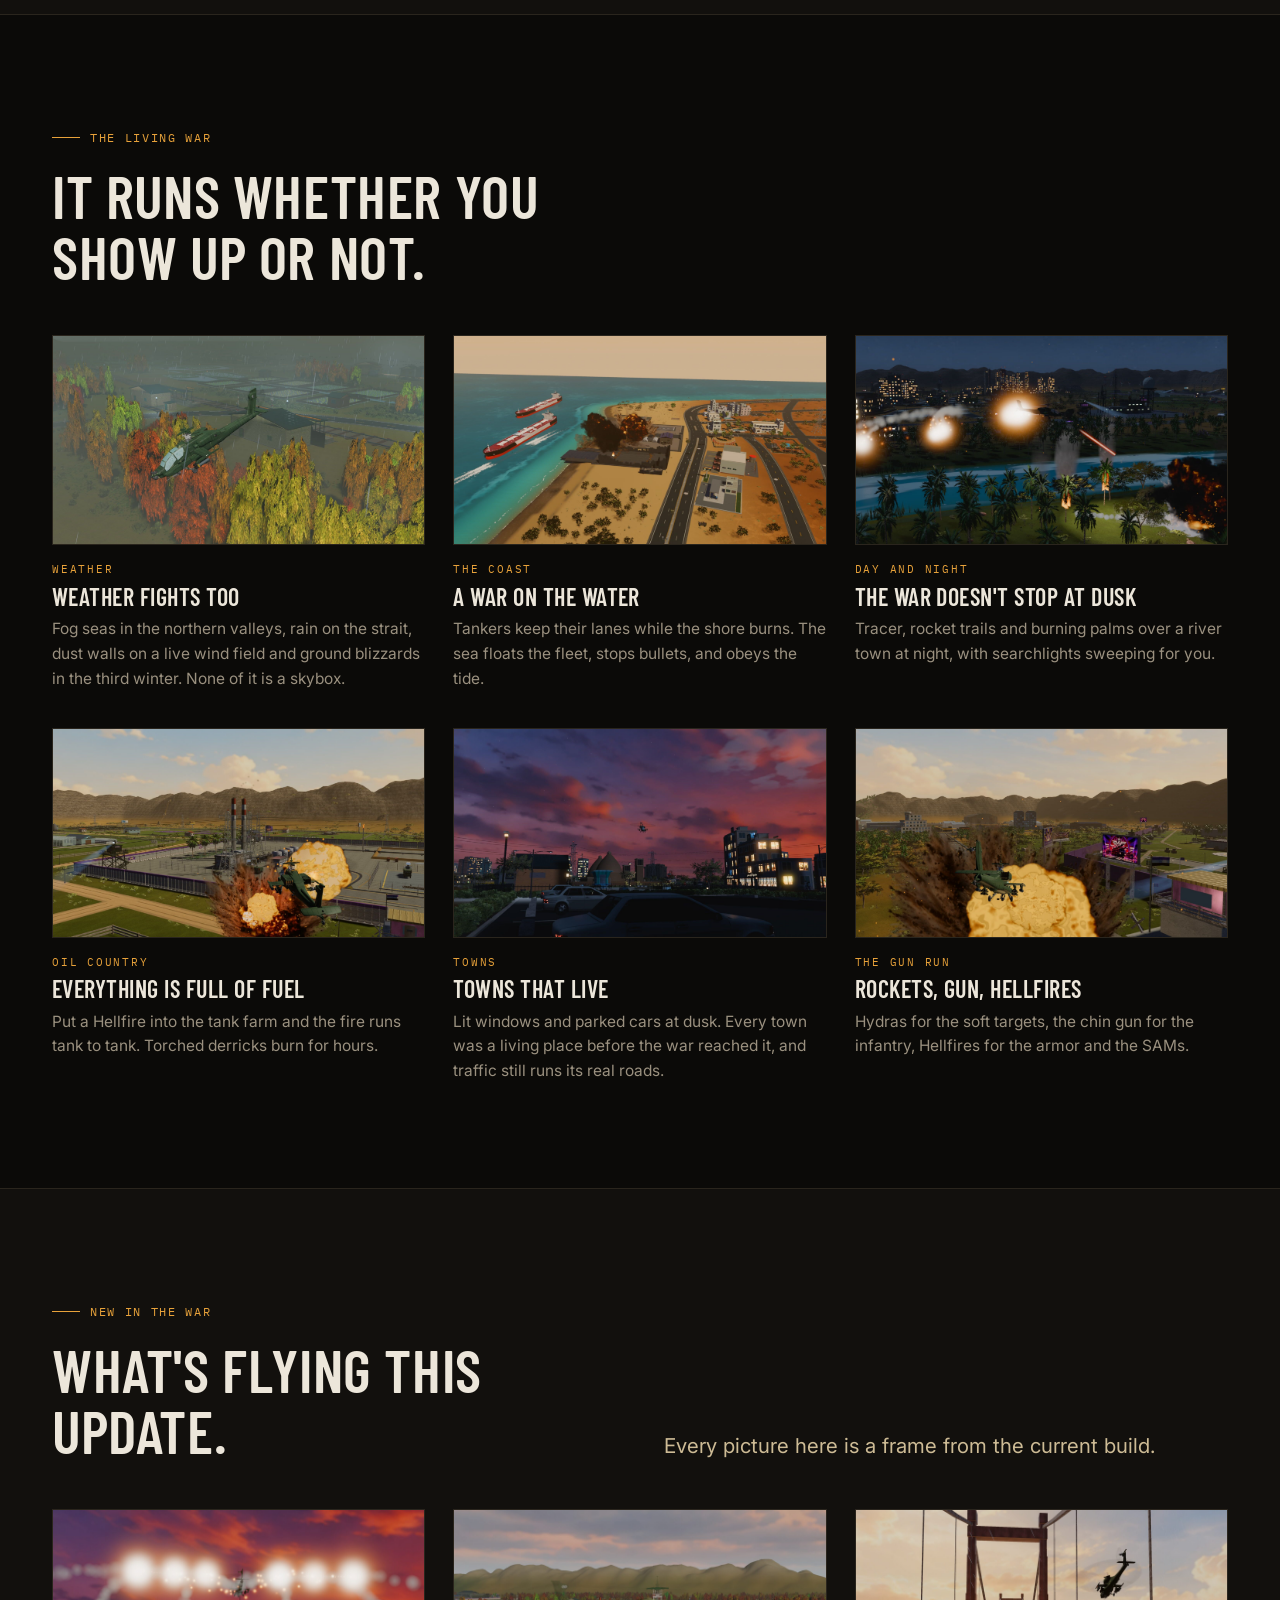
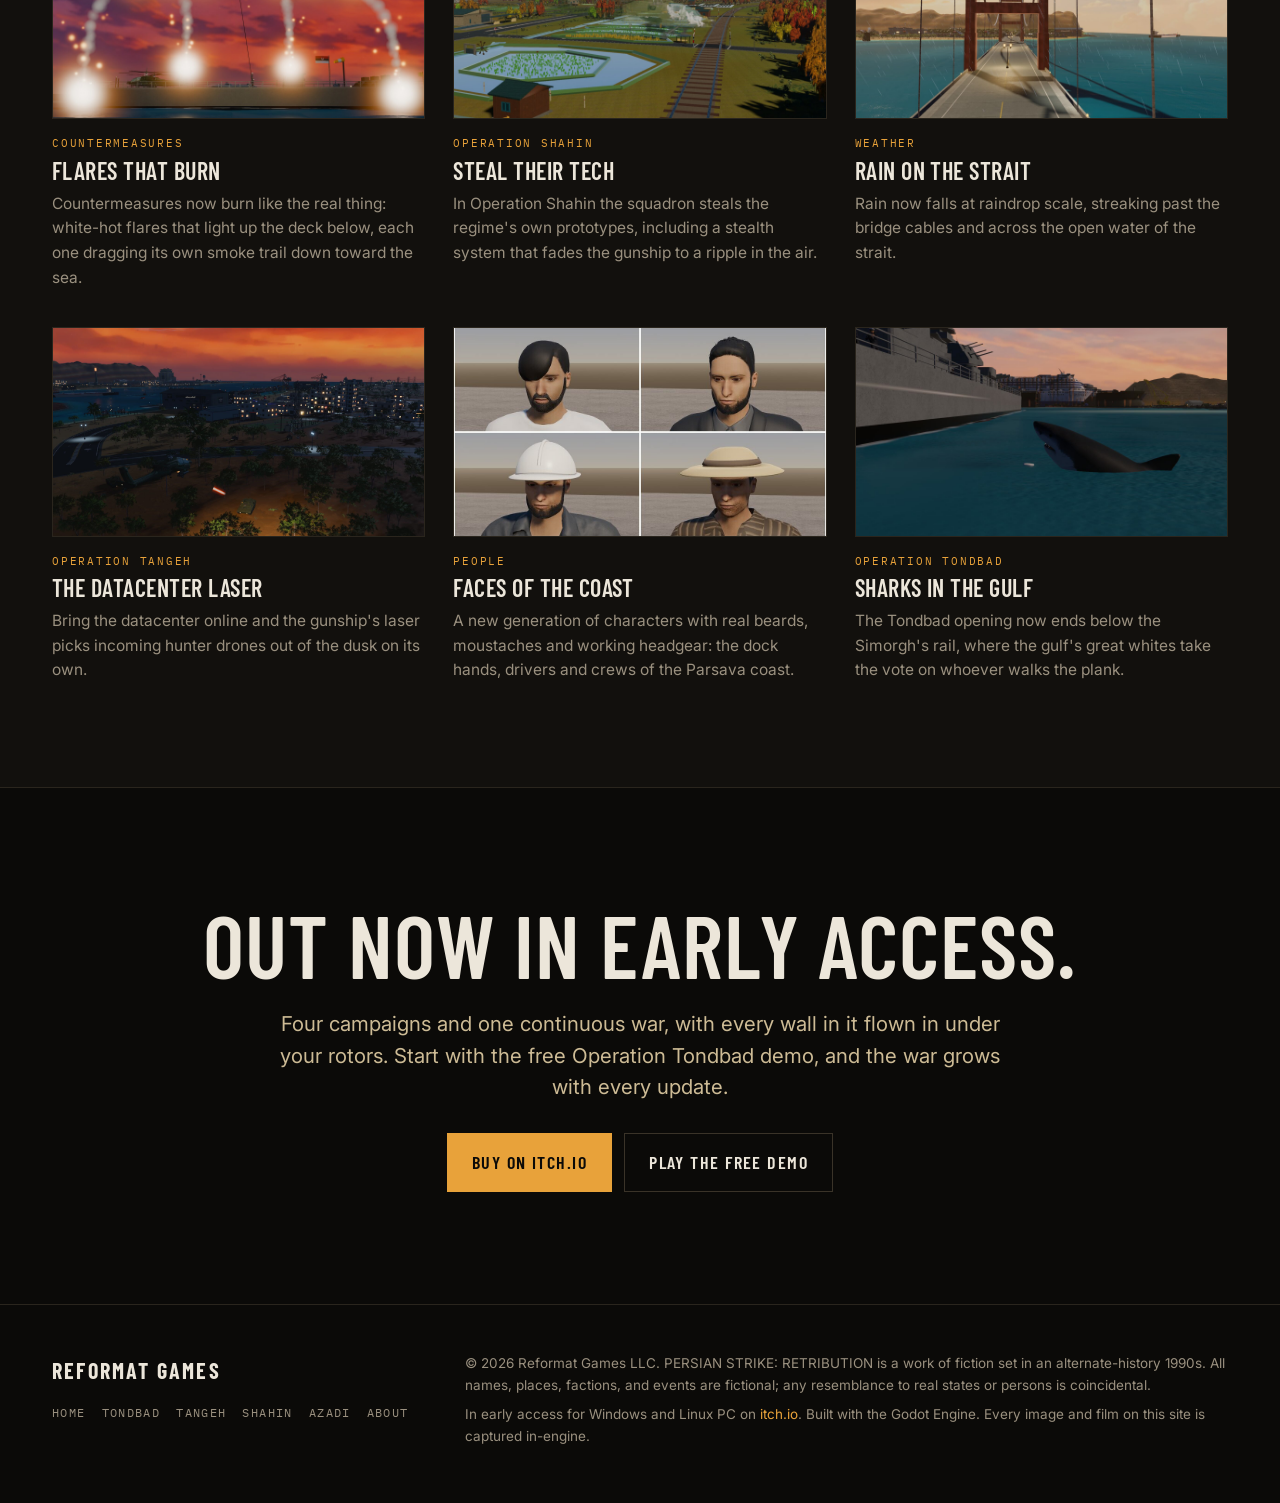
==== commit 7bf9536e: "Finish the redesign: current-build stills on every page, re-filmed openings, shark tile C1-C3 stills" ====
--- a/index.html
+++ b/index.html
@@ -63,12 +63,12 @@
 <a class="camp" href="c1.html"><div class="pic"><img src="media/v3_battleship.jpg" alt="The battleship Simorgh at anchor off the coast at sunrise" loading="lazy"></div><div class="txt"><div class="num">Campaign I · Spring</div><h3>Operation Tondbad</h3><p>The mutiny in the Gulf of Simorgh. Restore a ruined regime installation into your beachhead, then take the Parsava coast off the war book, one operation at a time.</p><span class="go">Read the campaign →</span></div></a>
 <a class="camp" href="c2.html"><div class="pic"><img src="media/v3_refinery.jpg" alt="A gunship banking away from the burning refinery at dusk" loading="lazy"></div><div class="txt"><div class="num">Campaign II · Summer</div><h3>Operation Tangeh</h3><p>The Marshal closes the strait. Free the ports one by one, out-build his fortress across the water, and get the enriched material out without turning the coast to glass.</p><span class="go">Read the campaign →</span></div></a>
 <a class="camp" href="c3.html"><div class="pic"><img src="media/v3_fog.jpg" alt="The gunship coming out of the fog over autumn forest and flooded paddies" loading="lazy"></div><div class="txt"><div class="num">Campaign III · Autumn</div><h3>Operation Shahin</h3><p>The proxy war becomes a world war on the Caspian coast. Slip into the regime's five-pad base under stealth, steal its prototype systems, and stop a sixteen-car armored train.</p><span class="go">Read the campaign →</span></div></a>
-<a class="camp" href="c4.html"><div class="pic"><img src="media/still_c4_khoshgeleh.jpg" alt="The Khoshgeleh rising over the snowbound capital war machine" loading="lazy"></div><div class="txt"><div class="num">Campaign IV · Three winters later</div><h3>Operation Azadi</h3><p>The movement is the government now. Four contingents, one wall, and a war machine that fights on without its master. Twenty-two minutes on the silo clock.</p><span class="go">Read the campaign →</span></div></a>
+<a class="camp" href="c4.html"><div class="pic"><img src="media/v4_c4_core.jpg" alt="The old capital under snow, a mosque beside the highway and a repair core in the square" loading="lazy"></div><div class="txt"><div class="num">Campaign IV · Three winters later</div><h3>Operation Azadi</h3><p>The movement is the government now. Four contingents, one wall, and a war machine that fights on without its master. Twenty-two minutes on the silo clock.</p><span class="go">Read the campaign →</span></div></a>
 </div>
 </div></section>
 
 <section class="block alt"><div class="wrap">
-<div class="head"><div><span class="label">The doctrine</span><h2>Fly the war. Never command it.</h2></div><p class="lede">Desert Strike's cockpit welded to a Command &amp; Conquer economy, and the helicopter is the only cursor you get.</p></div><div class="split"><img src="media/tile_blocks_v2.jpg" alt="Block tarps rigged on the Simorgh&#x27;s stern cargo yard, ready for the sling" loading="lazy"><div><span class="label">Built block by block</span><h3>You fly the base in</h3><p>There is no build menu. Ferry the work crew, sling the block tarps off the Simorgh's cargo yard, and watch the building physically go up. Once it stands, its production runs itself.</p><p>Every wall on the beachhead was flown in under your rotors.</p></div></div><div class="split flip"><img src="media/v3_liftoff.jpg" alt="The gunship lifting off the battleship&#x27;s pad as a second bird waits on deck" loading="lazy"><div><span class="label">One cockpit</span><h3>You never order a unit</h3><p>The ground war is autonomous. Barracks replace their own dead, war factories roll their own columns, and both armies march on authored roads. You change the war by what you carry, what you destroy and who you bring home.</p></div></div><div class="split"><img src="media/v3_collapse.jpg" alt="A regime building coming down in a cloud of dust in a harbor town" loading="lazy"><div><span class="label">Destructible</span><h3>Everything important breaks</h3><p>Every building, bridge, ship and tower comes apart for real, and the rubble stays where it fell. Drop the only causeway across the strait and you live with the map you made.</p></div></div>
+<div class="head"><div><span class="label">The doctrine</span><h2>Fly the war. Never command it.</h2></div><p class="lede">Desert Strike's cockpit welded to a Command &amp; Conquer economy, and the helicopter is the only cursor you get.</p></div><div class="split"><img src="media/v4_winch.jpg" alt="The gunship hovering over the Simorgh&#x27;s stern at sunset, a load on the winch line" loading="lazy"><div><span class="label">Built block by block</span><h3>You fly the base in</h3><p>There is no build menu. Ferry the work crew, sling the block tarps off the Simorgh's cargo yard, and watch the building physically go up. Once it stands, its production runs itself.</p><p>Every wall on the beachhead was flown in under your rotors.</p></div></div><div class="split flip"><img src="media/v3_liftoff.jpg" alt="The gunship lifting off the battleship&#x27;s pad as a second bird waits on deck" loading="lazy"><div><span class="label">One cockpit</span><h3>You never order a unit</h3><p>The ground war is autonomous. Barracks replace their own dead, war factories roll their own columns, and both armies march on authored roads. You change the war by what you carry, what you destroy and who you bring home.</p></div></div><div class="split"><img src="media/v3_collapse.jpg" alt="A regime building coming down in a cloud of dust in a harbor town" loading="lazy"><div><span class="label">Destructible</span><h3>Everything important breaks</h3><p>Every building, bridge, ship and tower comes apart for real, and the rubble stays where it fell. Drop the only causeway across the strait and you live with the map you made.</p></div></div>
 </div></section>
 
 <section class="block "><div class="wrap">
@@ -89,6 +89,7 @@
 <article class="card"><img src="media/new_rain.jpg" alt="A gunship banking past the suspension bridge tower as rain streaks across the strait" loading="lazy"><span class="k">Weather</span><h3>Rain on the strait</h3><p>Rain now falls at raindrop scale, streaking past the bridge cables and across the open water of the strait.</p></article>
 <article class="card"><img src="media/v3_laser.jpg" alt="A gunship over a town at dusk, its laser streaking toward an incoming drone" loading="lazy"><span class="k">Operation Tangeh</span><h3>The datacenter laser</h3><p>Bring the datacenter online and the gunship's laser picks incoming hunter drones out of the dusk on its own.</p></article>
 <article class="card"><img src="media/new_beards.jpg" alt="Four men of the Parsava coast: two bearded, one in a hard hat, one in a sun hat" loading="lazy"><span class="k">People</span><h3>Faces of the coast</h3><p>A new generation of characters with real beards, moustaches and working headgear: the dock hands, drivers and crews of the Parsava coast.</p></article>
+<article class="card"><img src="media/v4_shark.jpg" alt="A great white breaching beside the Simorgh&#x27;s hull at sunset" loading="lazy"><span class="k">Operation Tondbad</span><h3>Sharks in the gulf</h3><p>The Tondbad opening now ends below the Simorgh's rail, where the gulf's great whites take the vote on whoever walks the plank.</p></article>
 </div>
 </div></section>
 
